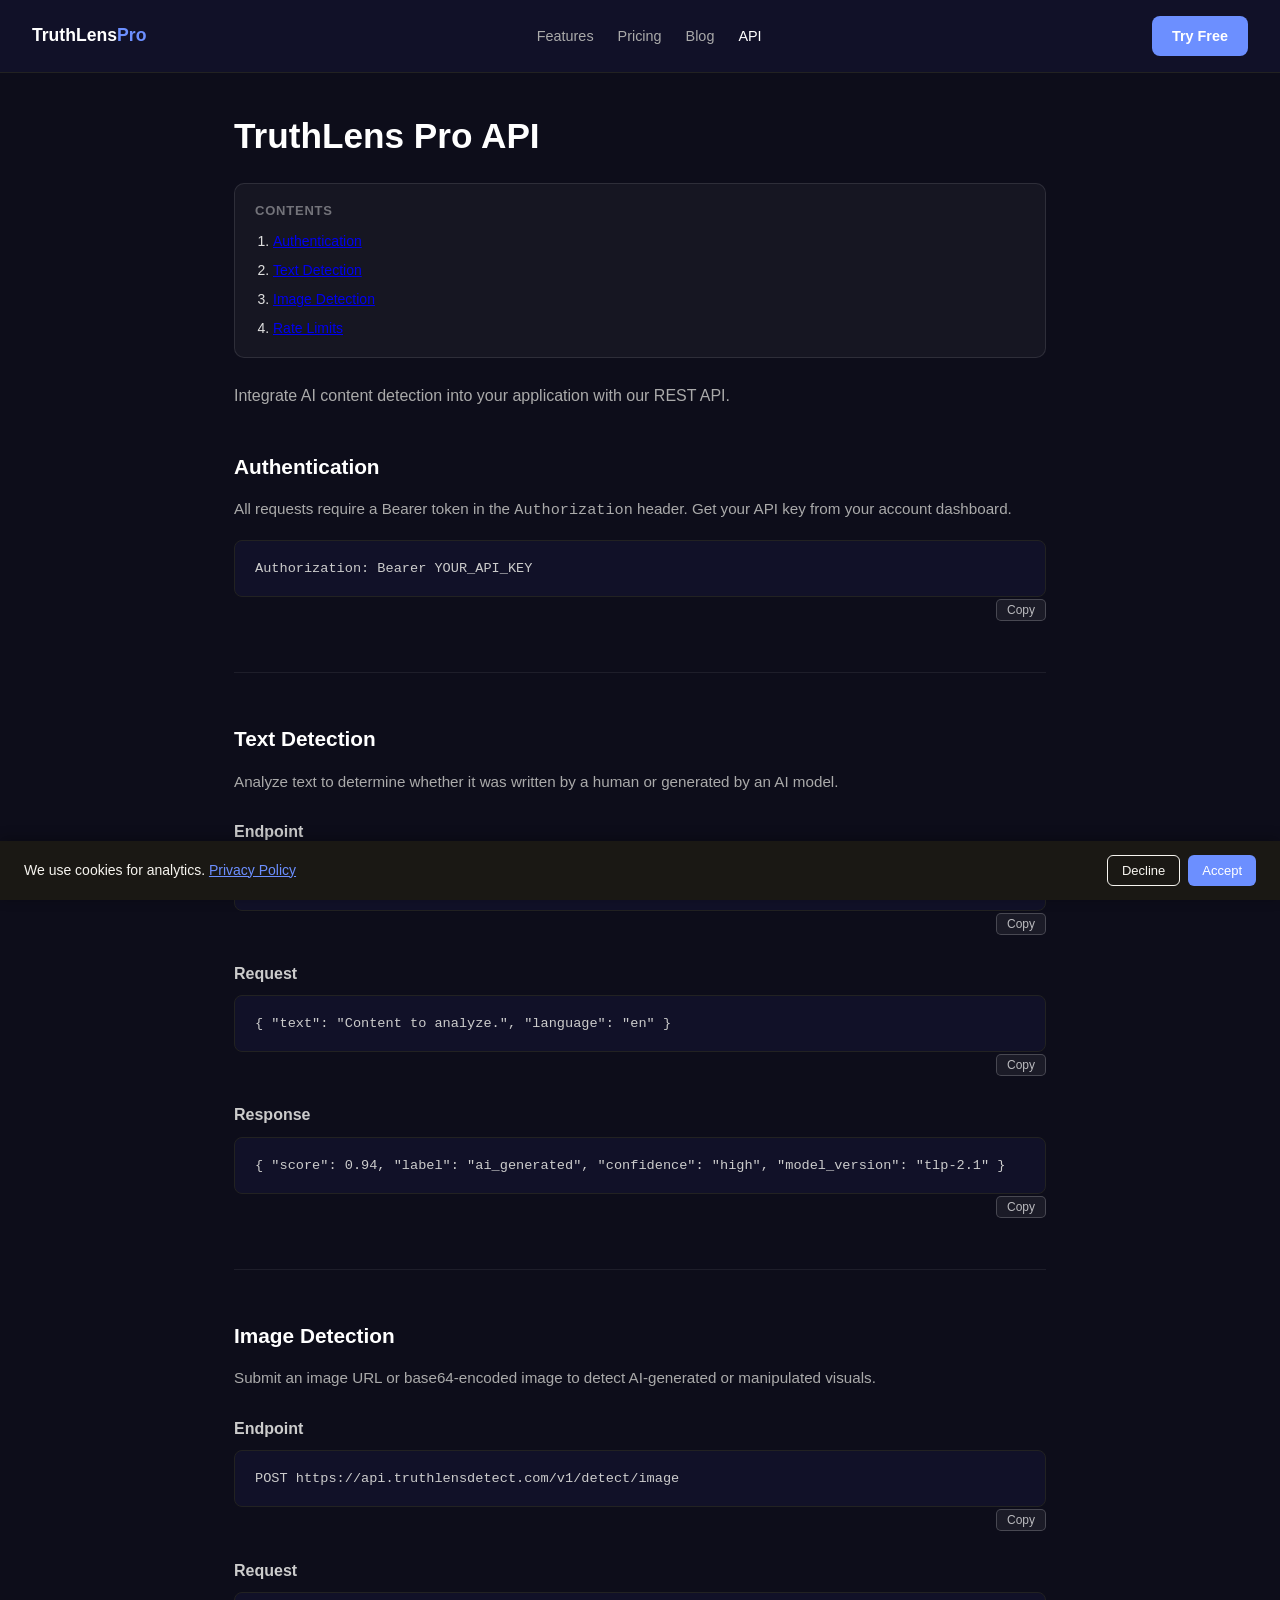
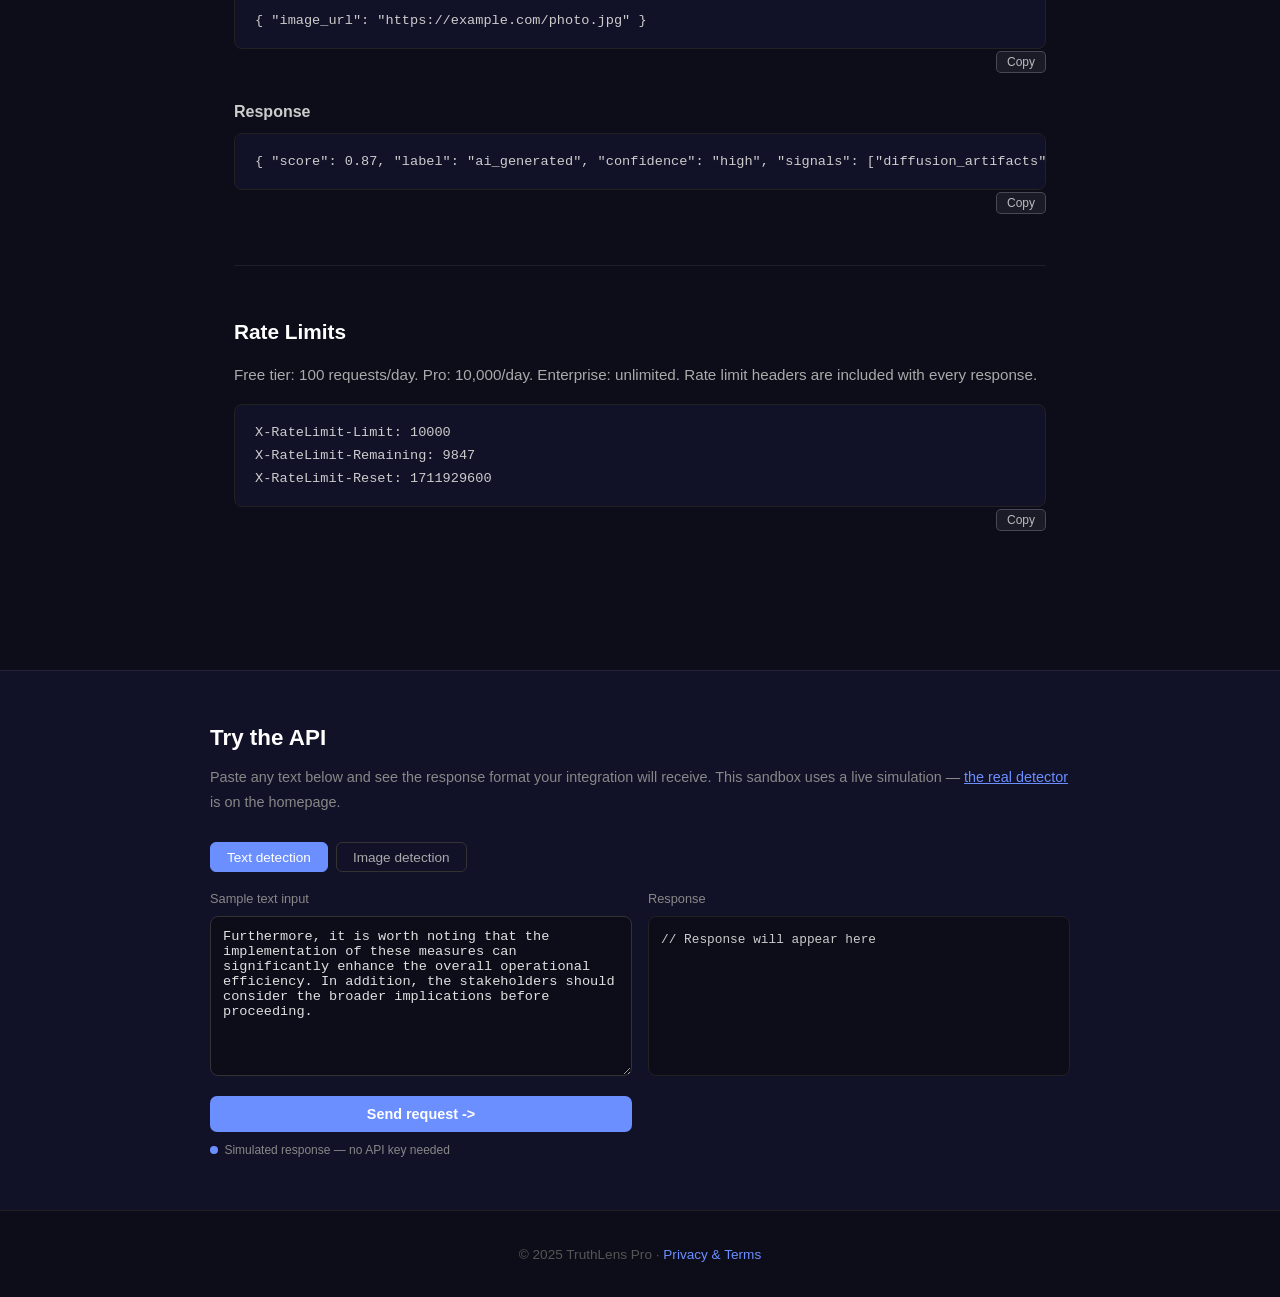
==== api/index.html @ b43ebb70 "fix: use em dash in API page title and meta tags" ====
<!DOCTYPE html>
<html lang="en" dir="ltr">
<head>
<meta charset="UTF-8">
<meta name="viewport" content="width=device-width,initial-scale=1.0">
<title>API Docs — TruthLens Pro</title>
<link rel="canonical" href="https://truthlensdetect.com/api/">
<meta name="description" content="TruthLens Pro API docs — integrate AI content detection into your app with our REST API.">
<meta property="og:title" content="API Docs — TruthLens Pro">
<meta property="og:description" content="Integrate AI content detection into your app. Detect AI-generated text, images, and video via REST API.">
<meta property="og:url" content="https://truthlensdetect.com/api/">
<meta property="og:type" content="website">
<meta property="og:image" content="https://truthlensdetect.com/og-preview.png">
<meta property="og:image:width" content="1200">
<meta property="og:image:height" content="630">
<meta property="og:image:alt" content="TruthLens Pro API Docs — AI Detection REST API">
<meta name="twitter:card" content="summary_large_image">
<meta name="twitter:title" content="API Docs — TruthLens Pro">
<meta name="twitter:description" content="Integrate AI content detection into your app via the TruthLens REST API.">
<meta name="twitter:image" content="https://truthlensdetect.com/og-preview.png">
<meta name="twitter:site" content="@truthlenspro">
<meta name="robots" content="index, follow">
<link rel="alternate" type="application/rss+xml" title="TruthLens Pro Blog" href="/feed.xml">
<link rel="manifest" href="/manifest.json">
<link rel="preconnect" href="https://fonts.googleapis.com">
<link rel="preconnect" href="https://fonts.gstatic.com" crossorigin>
<script type="application/ld+json">{"@context":"https://schema.org","@type":"WebPage","name":"TruthLens Pro API","url":"https://truthlensdetect.com/api/","description":"Integrate AI content detection into your app with the TruthLens Pro REST API."}</script>
<style>
*{box-sizing:border-box;margin:0;padding:0}
body{font-family:-apple-system,BlinkMacSystemFont,'Segoe UI',sans-serif;background:#0d0d1a;color:#e0e0e0;line-height:1.7;min-height:100vh;display:flex;flex-direction:column}
:focus-visible{outline:3px solid #6c8fff;outline-offset:2px;border-radius:3px;}
pre:focus{outline:2px solid rgba(108,143,255,.5);outline-offset:0;}
.topbar{padding:1rem 2rem;background:#111128;border-bottom:1px solid #222;display:flex;align-items:center;justify-content:space-between;gap:1rem;flex-wrap:wrap}
.logo{color:#fff;text-decoration:none;font-weight:700;font-size:1.1rem}
.logo span{color:#6c8fff}
.nav-links{display:flex;gap:1.5rem}
.nav-links a{color:#aaa;text-decoration:none;font-size:0.9rem;transition:color .2s}
.nav-links a:hover,.nav-links a[aria-current="page"]{color:#fff}
.cta-btn{background:#6c8fff;color:#fff;padding:0.5rem 1.25rem;border-radius:8px;text-decoration:none;font-weight:600;font-size:0.9rem;white-space:nowrap}
.cta-btn:hover{background:#5a7aff}
.api-main{max-width:860px;margin:0 auto;padding:2.5rem 1.5rem;flex:1;width:100%}
.api-header{margin-bottom:2.5rem}
.api-header h1{font-size:clamp(1.6rem,4vw,2.2rem);color:#fff;margin-bottom:1rem;line-height:1.3}
.api-header p{color:#aaa;font-size:1rem;max-width:600px}
.api-section{margin-bottom:3rem;padding-bottom:2.5rem;border-bottom:1px solid rgba(255,255,255,.07)}
.api-section:last-child{border-bottom:none}
.api-section h2{font-size:1.3rem;color:#fff;margin-bottom:0.75rem}
.api-section h3{font-size:1rem;color:#ccc;margin:1.5rem 0 0.5rem;font-weight:600}
.api-section p{color:#aaa;margin-bottom:1rem;font-size:0.95rem}
.api-section pre{background:#111128;border:1px solid #222;border-radius:8px;padding:1rem 1.25rem;overflow-x:auto;font-size:0.85rem;color:#ccc;margin-bottom:0.25rem}
.api-section code{font-family:monospace}
/* API Sandbox */
.sandbox-section{background:#111128;border-top:1px solid rgba(255,255,255,.07);padding:3rem 1.5rem}
.sandbox-inner{max-width:860px;margin:0 auto}
.sandbox-section h2{font-size:1.4rem;color:#fff;margin-bottom:0.5rem}
.sandbox-section .sb-sub{color:#888;font-size:0.9rem;margin-bottom:1.75rem}
.sb-tabs{display:flex;gap:0.5rem;margin-bottom:1rem}
.sb-tab{background:transparent;border:1px solid #333;color:#aaa;padding:0.4rem 1rem;border-radius:6px;cursor:pointer;font-size:0.85rem;font-family:inherit}
.sb-tab.active{background:#6c8fff;border-color:#6c8fff;color:#fff}
.sb-body{display:grid;grid-template-columns:1fr 1fr;gap:1rem}
@media(max-width:640px){.sb-body{grid-template-columns:1fr}}
.sb-panel label{font-size:0.8rem;color:#888;display:block;margin-bottom:0.4rem}
.sb-textarea{width:100%;height:160px;background:#0d0d1a;border:1px solid #333;border-radius:8px;color:#e0e0e0;font-size:0.85rem;font-family:monospace;padding:0.75rem;resize:vertical}
.sb-textarea:focus{outline:2px solid #6c8fff;border-color:transparent}
.sb-run{margin-top:0.75rem;background:#6c8fff;color:#fff;border:none;padding:0.6rem 1.5rem;border-radius:7px;font-size:0.9rem;font-weight:600;cursor:pointer;font-family:inherit;width:100%}
.sb-run:hover{background:#5a7aff}
.sb-run:disabled{opacity:0.5;cursor:not-allowed}
.sb-response{background:#0d0d1a;border:1px solid #222;border-radius:8px;height:160px;overflow:auto;font-family:monospace;font-size:0.8rem;color:#ccc;padding:0.75rem;white-space:pre}
.sb-badge{display:inline-flex;align-items:center;gap:0.4rem;font-size:0.75rem;color:#888;margin-top:0.5rem}
.sb-badge::before{content:'';display:block;width:8px;height:8px;border-radius:50%;background:#6c8fff}
.site-footer{text-align:center;padding:2rem;color:#555;font-size:0.85rem;border-top:1px solid #222}
.site-footer a{color:#6c8fff;text-decoration:none}
#cookie-banner{display:none;position:fixed;bottom:0;left:0;right:0;background:#1a1814;color:#f7f5f0;padding:14px 24px;align-items:center;justify-content:space-between;gap:16px;z-index:9999;font-size:14px;font-family:inherit;box-shadow:0 -2px 12px rgba(0,0,0,.3)}
#cookie-banner p{margin:0}
#cookie-banner a{color:#6c8fff;text-decoration:underline}
#cookie-banner button{cursor:pointer;border-radius:6px;font-family:inherit;font-size:13px;padding:7px 14px}
</style>
</head>
<body>
<a href="#main-content" class="skip-link" style="position:absolute;top:-100px;left:0;background:#6c8fff;color:#fff;padding:8px 16px;z-index:10000;border-radius:0 0 6px 0;font-family:inherit;font-size:14px;text-decoration:none" onfocus="this.style.top='0'" onblur="this.style.top='-100px'">Skip to content</a>
<nav class="topbar" aria-label="Main navigation">
  <a href="/" class="logo">TruthLens<span>Pro</span></a>
  <div class="nav-links">
    <a href="/#features">Features</a>
    <a href="/#pricing">Pricing</a>
    <a href="/blog/">Blog</a>
    <a href="/api/" aria-current="page">API</a>
  </div>
  <a href="/#detect" class="cta-btn">Try Free</a>
</nav>
<main id="main-content" class="api-main">
  <header class="api-header">
    <h1>TruthLens Pro API</h1>
    <nav aria-label="On this page" style="background:rgba(255,255,255,.04);border:1px solid rgba(255,255,255,.1);border-radius:10px;padding:16px 20px;margin:24px 0">
      <p style="font-weight:700;margin:0 0 8px;font-size:13px;text-transform:uppercase;letter-spacing:.06em;color:rgba(255,255,255,.4)">Contents</p>
      <ol style="margin:0;padding-left:18px;display:flex;flex-direction:column;gap:5px;font-size:14px">
        <li><a href="#authentication">Authentication</a></li>
        <li><a href="#text-detection">Text Detection</a></li>
        <li><a href="#image-detection">Image Detection</a></li>
        <li><a href="#rate-limits">Rate Limits</a></li>
      </ol>
    </nav>
    <p>Integrate AI content detection into your application with our REST API.</p>
  </header>
  <section class="api-section" id="authentication">
    <h2 id="authentication">Authentication</h2>
    <p>All requests require a Bearer token in the <code>Authorization</code> header. Get your API key from your account dashboard.</p>
    <pre tabindex="0"><code class="language-text">Authorization: Bearer YOUR_API_KEY</code></pre>
    <div style="text-align:right;margin-top:-6px;margin-bottom:10px"><button onclick="var t=this.parentNode.previousElementSibling.textContent;navigator.clipboard.writeText(t).then(function(){var b=this;this.textContent='Copied!';setTimeout(function(){b.textContent='Copy';},1500);}.bind(this)).catch(function(){})" style="padding:3px 10px;font-size:12px;border:1px solid rgba(255,255,255,.2);background:rgba(255,255,255,.06);color:rgba(255,255,255,.7);border-radius:5px;cursor:pointer;font-family:inherit">Copy</button></div>
  </section>
  <section class="api-section" id="text-detection">
    <h2 id="text-detection">Text Detection</h2>
    <p>Analyze text to determine whether it was written by a human or generated by an AI model.</p>
    <h3 id="text-endpoint">Endpoint</h3>
    <pre tabindex="0"><code class="language-bash">POST https://api.truthlensdetect.com/v1/detect/text</code></pre>
    <div style="text-align:right;margin-top:-6px;margin-bottom:10px"><button onclick="var t=this.parentNode.previousElementSibling.textContent;navigator.clipboard.writeText(t).then(function(){var b=this;this.textContent='Copied!';setTimeout(function(){b.textContent='Copy';},1500);}.bind(this)).catch(function(){})" style="padding:3px 10px;font-size:12px;border:1px solid rgba(255,255,255,.2);background:rgba(255,255,255,.06);color:rgba(255,255,255,.7);border-radius:5px;cursor:pointer;font-family:inherit">Copy</button></div>
    <h3 id="text-request">Request</h3>
    <pre tabindex="0"><code class="language-json">{ "text": "Content to analyze.", "language": "en" }</code></pre>
    <div style="text-align:right;margin-top:-6px;margin-bottom:10px"><button onclick="var t=this.parentNode.previousElementSibling.textContent;navigator.clipboard.writeText(t).then(function(){var b=this;this.textContent='Copied!';setTimeout(function(){b.textContent='Copy';},1500);}.bind(this)).catch(function(){})" style="padding:3px 10px;font-size:12px;border:1px solid rgba(255,255,255,.2);background:rgba(255,255,255,.06);color:rgba(255,255,255,.7);border-radius:5px;cursor:pointer;font-family:inherit">Copy</button></div>
    <h3 id="text-response">Response</h3>
    <pre tabindex="0"><code class="language-json">{ "score": 0.94, "label": "ai_generated", "confidence": "high", "model_version": "tlp-2.1" }</code></pre>
    <div style="text-align:right;margin-top:-6px;margin-bottom:10px"><button onclick="var t=this.parentNode.previousElementSibling.textContent;navigator.clipboard.writeText(t).then(function(){var b=this;this.textContent='Copied!';setTimeout(function(){b.textContent='Copy';},1500);}.bind(this)).catch(function(){})" style="padding:3px 10px;font-size:12px;border:1px solid rgba(255,255,255,.2);background:rgba(255,255,255,.06);color:rgba(255,255,255,.7);border-radius:5px;cursor:pointer;font-family:inherit">Copy</button></div>
  </section>
  <section class="api-section" id="image-detection">
    <h2 id="image-detection">Image Detection</h2>
    <p>Submit an image URL or base64-encoded image to detect AI-generated or manipulated visuals.</p>
    <h3 id="image-endpoint">Endpoint</h3>
    <pre tabindex="0"><code class="language-bash">POST https://api.truthlensdetect.com/v1/detect/image</code></pre>
    <div style="text-align:right;margin-top:-6px;margin-bottom:10px"><button onclick="var t=this.parentNode.previousElementSibling.textContent;navigator.clipboard.writeText(t).then(function(){var b=this;this.textContent='Copied!';setTimeout(function(){b.textContent='Copy';},1500);}.bind(this)).catch(function(){})" style="padding:3px 10px;font-size:12px;border:1px solid rgba(255,255,255,.2);background:rgba(255,255,255,.06);color:rgba(255,255,255,.7);border-radius:5px;cursor:pointer;font-family:inherit">Copy</button></div>
    <h3 id="image-request">Request</h3>
    <pre tabindex="0"><code class="language-json">{ "image_url": "https://example.com/photo.jpg" }</code></pre>
    <div style="text-align:right;margin-top:-6px;margin-bottom:10px"><button onclick="var t=this.parentNode.previousElementSibling.textContent;navigator.clipboard.writeText(t).then(function(){var b=this;this.textContent='Copied!';setTimeout(function(){b.textContent='Copy';},1500);}.bind(this)).catch(function(){})" style="padding:3px 10px;font-size:12px;border:1px solid rgba(255,255,255,.2);background:rgba(255,255,255,.06);color:rgba(255,255,255,.7);border-radius:5px;cursor:pointer;font-family:inherit">Copy</button></div>
    <h3 id="image-response">Response</h3>
    <pre tabindex="0"><code class="language-json">{ "score": 0.87, "label": "ai_generated", "confidence": "high", "signals": ["diffusion_artifacts", "unnatural_texture"] }</code></pre>
    <div style="text-align:right;margin-top:-6px;margin-bottom:10px"><button onclick="var t=this.parentNode.previousElementSibling.textContent;navigator.clipboard.writeText(t).then(function(){var b=this;this.textContent='Copied!';setTimeout(function(){b.textContent='Copy';},1500);}.bind(this)).catch(function(){})" style="padding:3px 10px;font-size:12px;border:1px solid rgba(255,255,255,.2);background:rgba(255,255,255,.06);color:rgba(255,255,255,.7);border-radius:5px;cursor:pointer;font-family:inherit">Copy</button></div>
  </section>
  <section class="api-section" id="rate-limits">
    <h2 id="rate-limits">Rate Limits</h2>
    <p>Free tier: 100 requests/day. Pro: 10,000/day. Enterprise: unlimited. Rate limit headers are included with every response.</p>
    <pre tabindex="0"><code class="language-json">X-RateLimit-Limit: 10000
X-RateLimit-Remaining: 9847
X-RateLimit-Reset: 1711929600</code></pre>
    <div style="text-align:right;margin-top:-6px;margin-bottom:10px"><button onclick="var t=this.parentNode.previousElementSibling.textContent;navigator.clipboard.writeText(t).then(function(){var b=this;this.textContent='Copied!';setTimeout(function(){b.textContent='Copy';},1500);}.bind(this)).catch(function(){})" style="padding:3px 10px;font-size:12px;border:1px solid rgba(255,255,255,.2);background:rgba(255,255,255,.06);color:rgba(255,255,255,.7);border-radius:5px;cursor:pointer;font-family:inherit">Copy</button></div>
  </section>
</main>
<section class="sandbox-section" aria-label="API sandbox">
  <div class="sandbox-inner">
    <h2>Try the API</h2>
    <p class="sb-sub">Paste any text below and see the response format your integration will receive. This sandbox uses a live simulation &mdash; <a href="/#detect" style="color:#6c8fff">the real detector</a> is on the homepage.</p>
    <div class="sb-tabs" role="tablist">
      <button class="sb-tab active" onclick="sbSetMode('text')" role="tab" aria-selected="true">Text detection</button>
      <button class="sb-tab" onclick="sbSetMode('image')" role="tab" aria-selected="false">Image detection</button>
    </div>
    <div class="sb-body">
      <div class="sb-panel">
        <label id="sb-input-label">Sample text input</label>
        <textarea class="sb-textarea" id="sbInput" aria-labelledby="sb-input-label" placeholder="Paste any text here to see how the API would respond...">Furthermore, it is worth noting that the implementation of these measures can significantly enhance the overall operational efficiency. In addition, the stakeholders should consider the broader implications before proceeding.</textarea>
        <button class="sb-run" id="sbRunBtn" onclick="sbRun()">Send request -&gt;</button>
        <span class="sb-badge" id="sbBadge">Simulated response &mdash; no API key needed</span>
      </div>
      <div class="sb-panel">
        <label>Response</label>
        <div class="sb-response" id="sbResponse" aria-live="polite" aria-label="API response output">// Response will appear here</div>
      </div>
    </div>
  </div>
</section>
<script>
var sbMode='text';
function sbSetMode(m){
  sbMode=m;
  document.querySelectorAll('.sb-tab').forEach(function(t,i){
    t.classList.toggle('active',i===(m==='text'?0:1));
    t.setAttribute('aria-selected',i===(m==='text'?0:1));
  });
  var lbl=document.getElementById('sb-input-label');
  var inp=document.getElementById('sbInput');
  if(m==='image'){
    lbl.textContent='Image URL';
    inp.placeholder='https://example.com/photo.jpg';
    inp.value='';
  } else {
    lbl.textContent='Sample text input';
    inp.placeholder='Paste any text here...';
    inp.value='Furthermore, it is worth noting that the implementation of these measures can significantly enhance the overall operational efficiency. In addition, the stakeholders should consider the broader implications before proceeding.';
  }
  document.getElementById('sbResponse').textContent='// Response will appear here';
}
function sbRun(){
  var btn=document.getElementById('sbRunBtn');
  var out=document.getElementById('sbResponse');
  var input=document.getElementById('sbInput').value.trim();
  if(!input){out.textContent='// Please enter some input first';return;}
  btn.disabled=true;btn.textContent='Running...';
  setTimeout(function(){
    var score=Math.random()*0.3+0.68;
    var label=score>0.75?'ai_generated':'uncertain';
    var resp;
    if(sbMode==='text'){
      resp='{\n  '+q('id')+': '+q('req_'+Math.random().toString(36).slice(2,10))+',\n  '+q('type')+': '+q('text')+',\n  '+q('label')+': '+q(label)+',\n  '+q('score')+': '+n(score.toFixed(3))+',\n  '+q('confidence')+': '+q(score>0.85?'high':'medium')+',\n  '+q('signals')+': {\n    '+q('perplexity_low')+': '+b(score>0.77)+',\n    '+q('burstiness_low')+': '+b(score>0.72)+',\n    '+q('transition_overuse')+': '+b(score>0.70)+'\n  },\n  '+q('word_count')+': '+n(input.split(/\s+/).length)+',\n  '+q('processing_ms')+': '+n(Math.floor(Math.random()*300+120))+'\n}';
    } else {
      resp='{\n  '+q('id')+': '+q('req_'+Math.random().toString(36).slice(2,10))+',\n  '+q('type')+': '+q('image')+',\n  '+q('label')+': '+q(label)+',\n  '+q('score')+': '+n(score.toFixed(3))+',\n  '+q('confidence')+': '+q(score>0.85?'high':'medium')+',\n  '+q('signals')+': {\n    '+q('frequency_anomaly')+': '+b(score>0.73)+',\n    '+q('semantic_mismatch')+': '+b(score>0.80)+',\n    '+q('compression_resilient')+': '+b(true)+'\n  },\n  '+q('processing_ms')+': '+n(Math.floor(Math.random()*600+300))+'\n}';
    }
    out.textContent=resp;btn.disabled=false;btn.textContent='Send request ->';
  },900);
}
function q(s){return '"'+s+'"';}
function n(v){return v;}
function b(v){return v?'true':'false';}
</script>
<footer class="site-footer">
  <p>&copy; 2025 TruthLens Pro &middot; <a href="/legal/">Privacy &amp; Terms</a></p>
</footer>
<div id="cookie-banner">
  <p>We use cookies for analytics. <a href="/legal/">Privacy Policy</a></p>
  <div style="display:flex;gap:8px;flex-shrink:0">
    <button onclick="tlConsent('decline')" style="border:1px solid #f7f5f0;background:transparent;color:#f7f5f0">Decline</button>
    <button onclick="tlConsent('accept')" style="border:none;background:#6c8fff;color:#fff">Accept</button>
  </div>
</div>
<script>
(function(){var c=localStorage.getItem('tl-cookie');if(!c){document.getElementById('cookie-banner').style.display='flex';}})();
function tlConsent(c){localStorage.setItem('tl-cookie',c);document.getElementById('cookie-banner').style.display='none';}
</script>
</body>
</html>
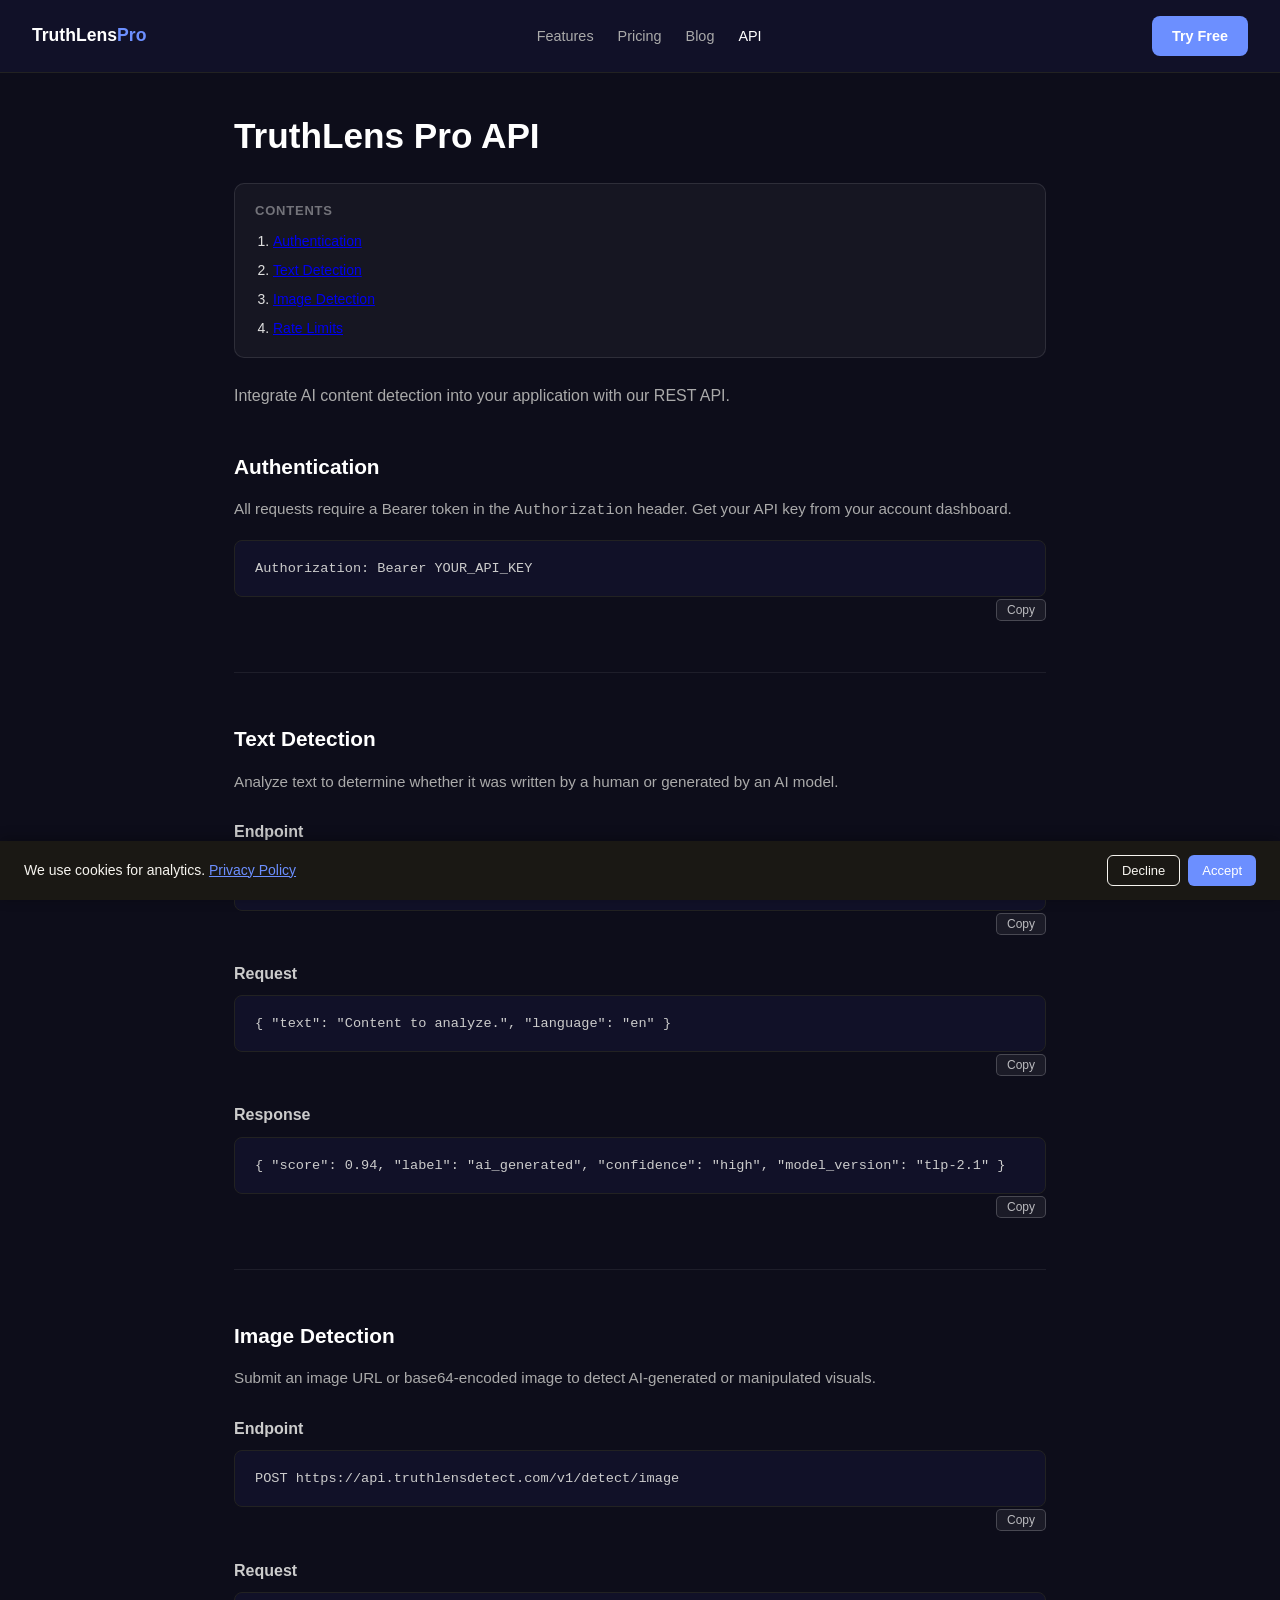
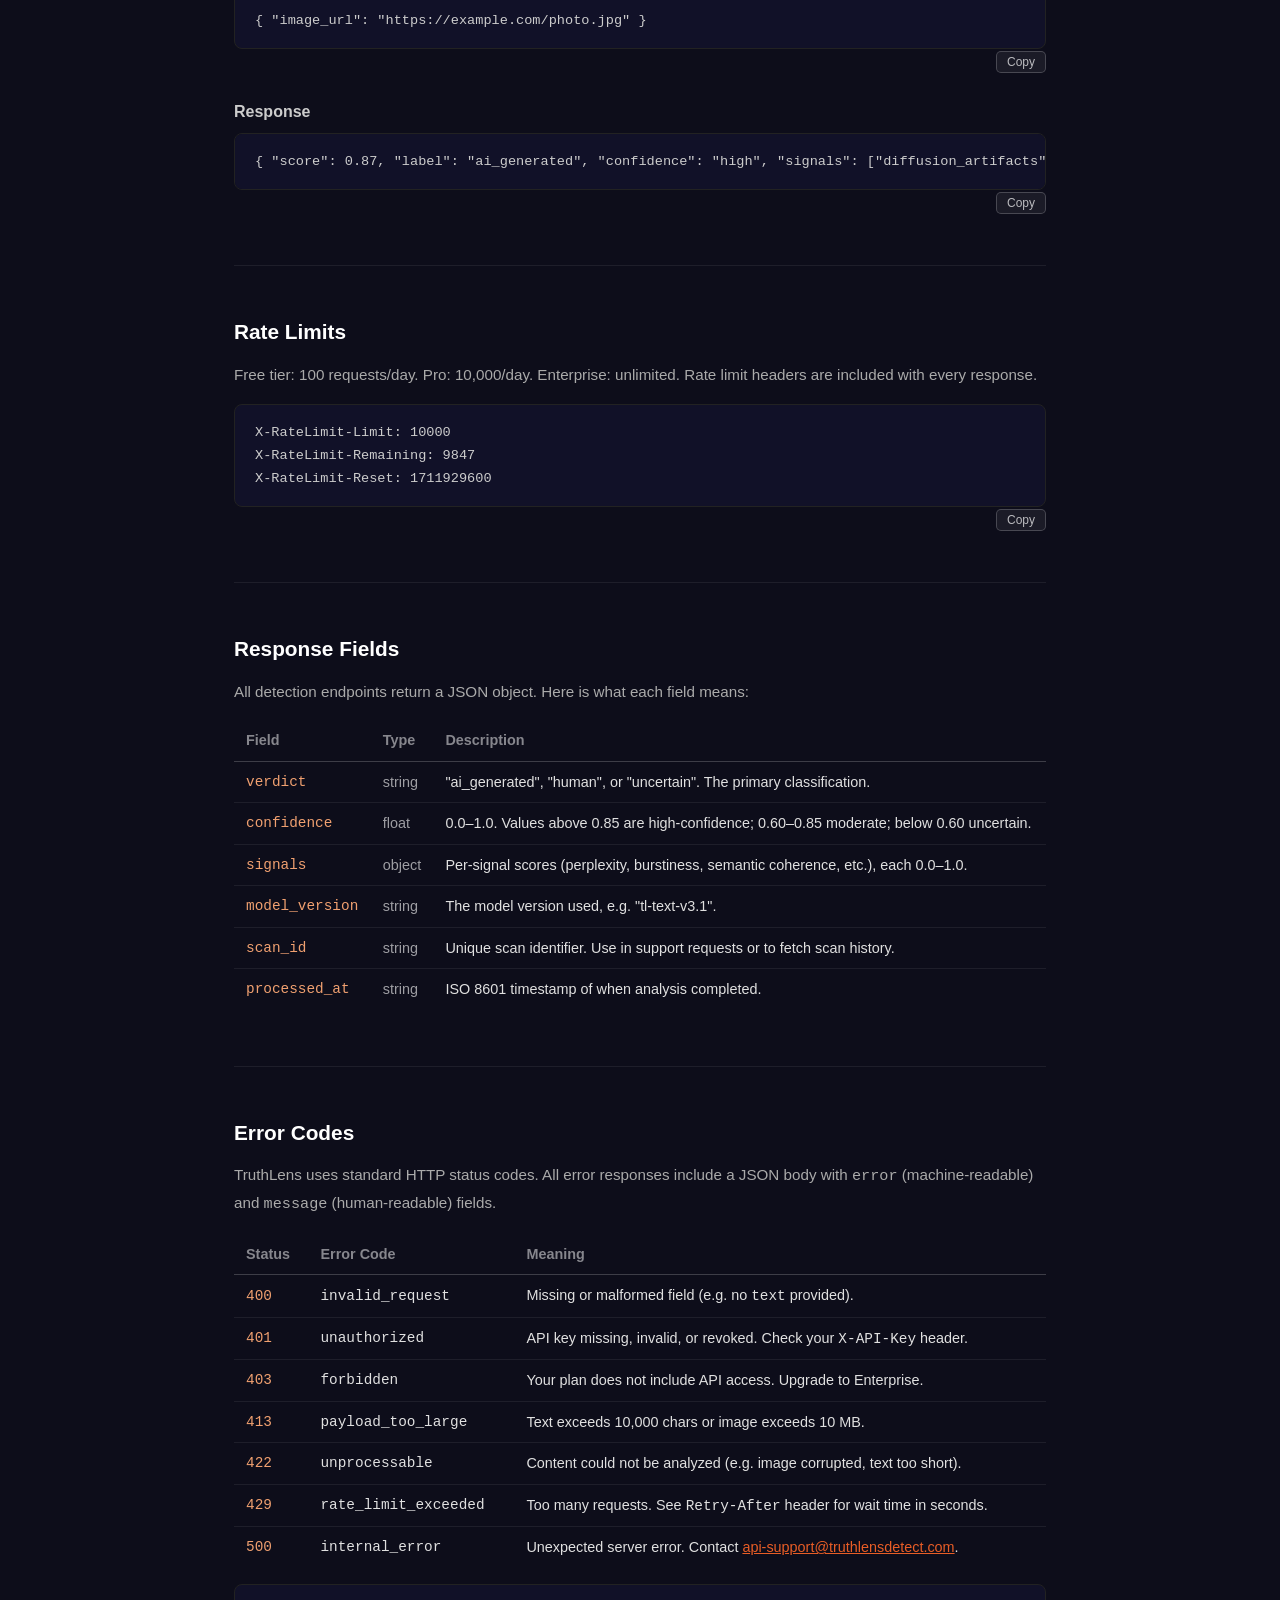
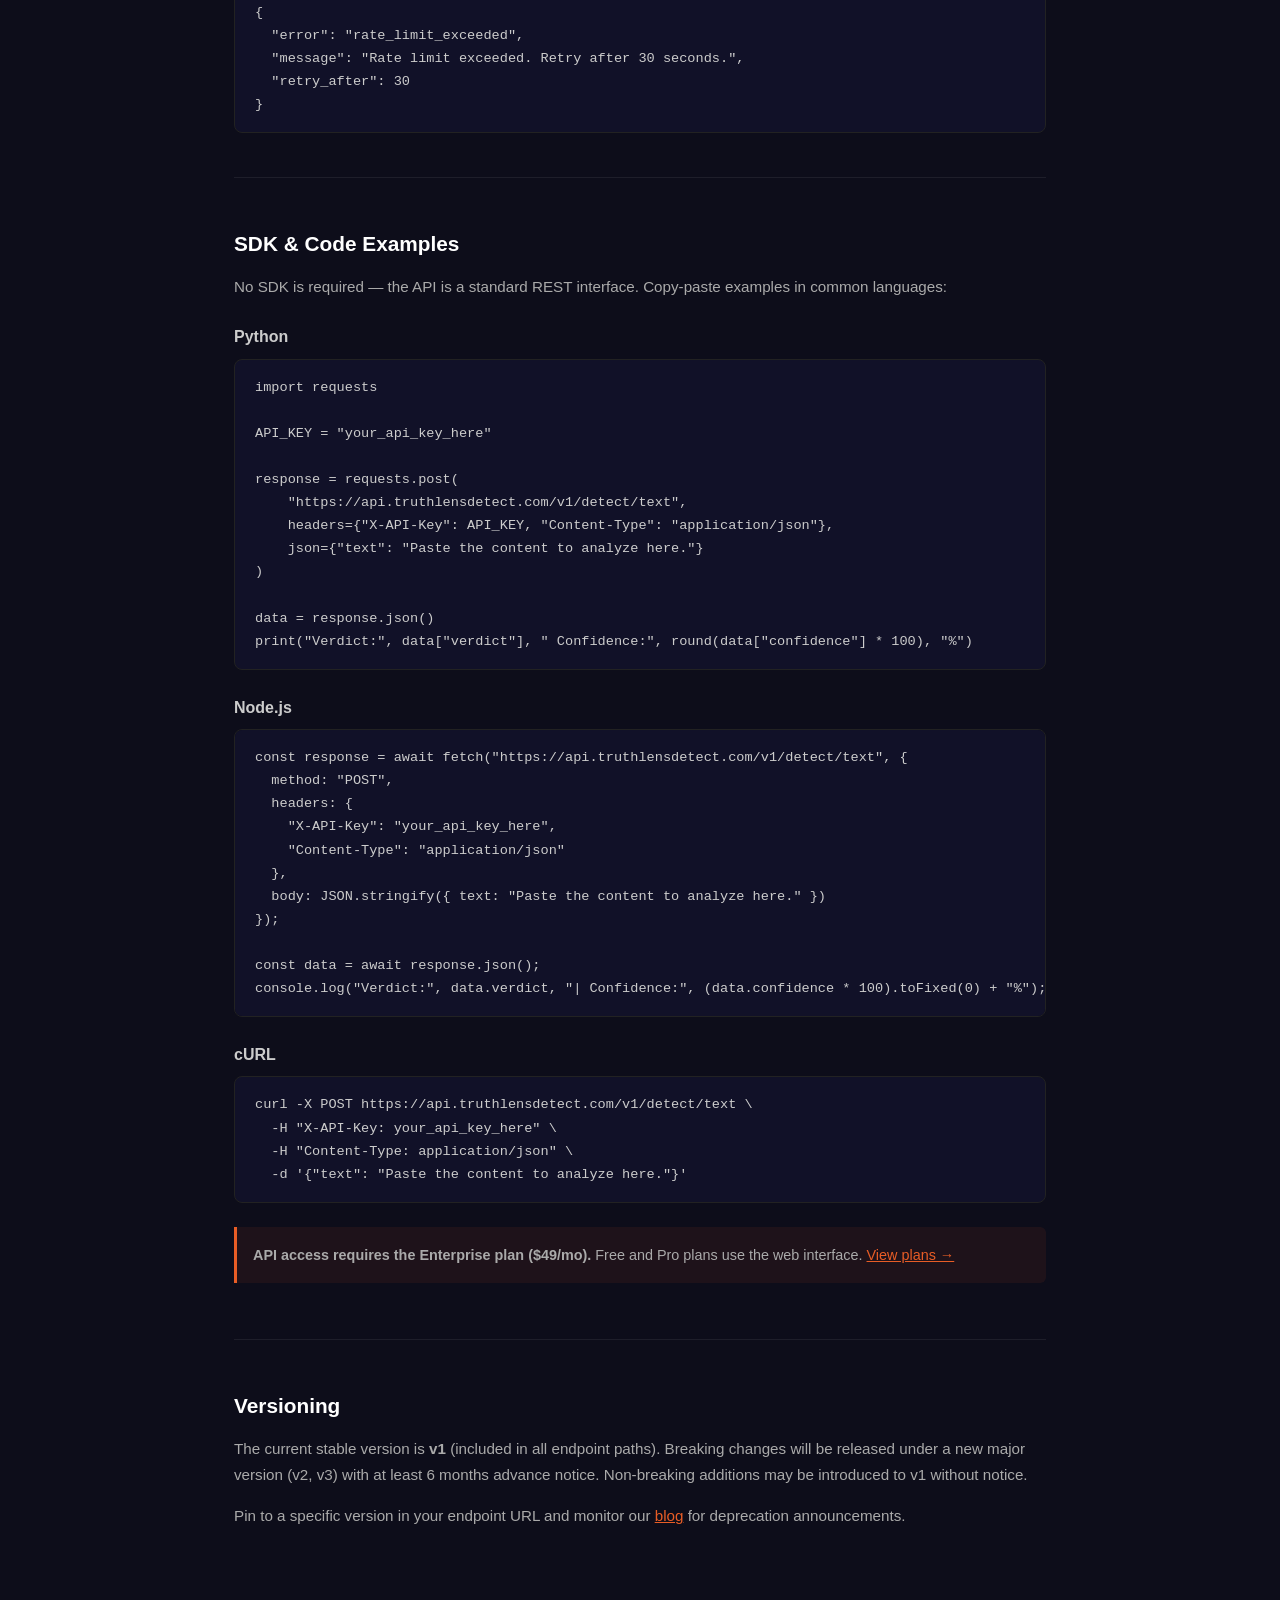
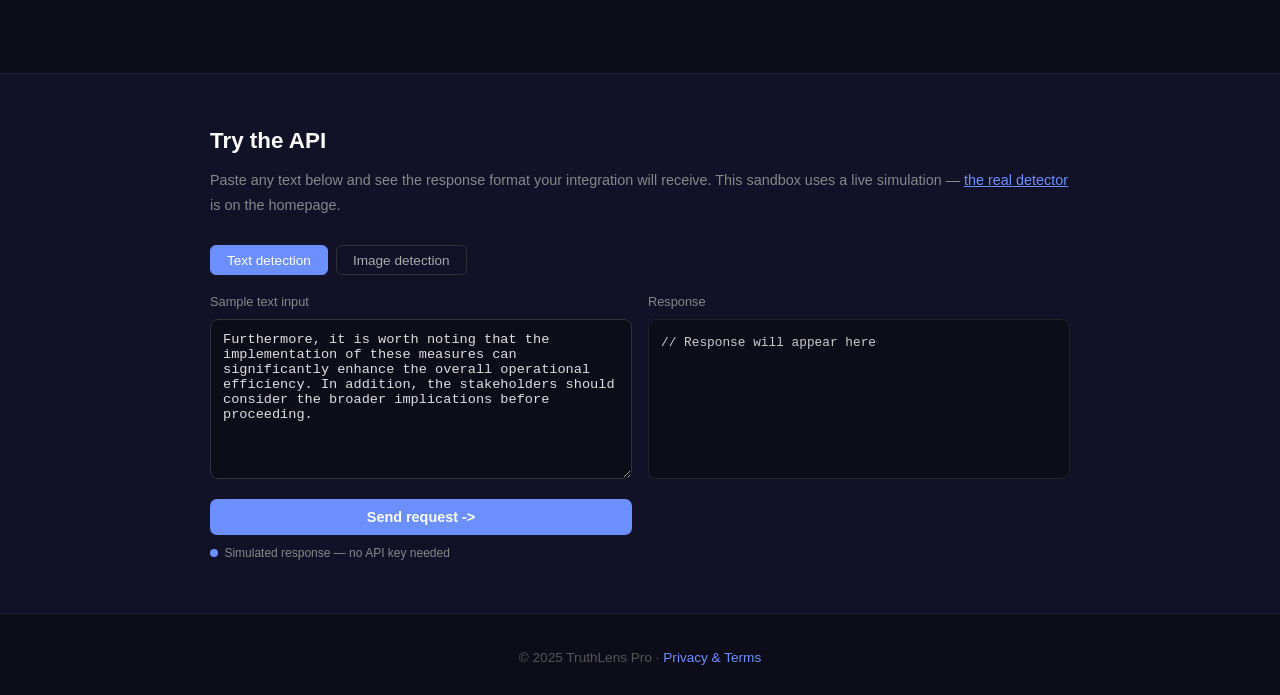
==== commit 66ac31f0: "feat: expand API docs with error codes, response fields, SDK examples, versioning" ====
--- a/api/index.html
+++ b/api/index.html
@@ -2,6 +2,8 @@
 <html lang="en" dir="ltr">
 <head>
 <meta charset="UTF-8">
+    <link rel="icon" type="image/svg+xml" href="data:image/svg+xml,<svg xmlns='http://www.w3.org/2000/svg' viewBox='0 0 100 100'><text y='.9em' font-size='90'>🔍</text></svg>">
+    <link rel="apple-touch-icon" href="/apple-touch-icon.png">
 <meta name="viewport" content="width=device-width,initial-scale=1.0">
 <title>API Docs — TruthLens Pro</title>
 <link rel="canonical" href="https://truthlensdetect.com/api/">
@@ -103,13 +105,13 @@
     <p>Integrate AI content detection into your application with our REST API.</p>
   </header>
   <section class="api-section" id="authentication">
-    <h2 id="authentication">Authentication</h2>
+    <h2>Authentication</h2>
     <p>All requests require a Bearer token in the <code>Authorization</code> header. Get your API key from your account dashboard.</p>
     <pre tabindex="0"><code class="language-text">Authorization: Bearer YOUR_API_KEY</code></pre>
     <div style="text-align:right;margin-top:-6px;margin-bottom:10px"><button onclick="var t=this.parentNode.previousElementSibling.textContent;navigator.clipboard.writeText(t).then(function(){var b=this;this.textContent='Copied!';setTimeout(function(){b.textContent='Copy';},1500);}.bind(this)).catch(function(){})" style="padding:3px 10px;font-size:12px;border:1px solid rgba(255,255,255,.2);background:rgba(255,255,255,.06);color:rgba(255,255,255,.7);border-radius:5px;cursor:pointer;font-family:inherit">Copy</button></div>
   </section>
   <section class="api-section" id="text-detection">
-    <h2 id="text-detection">Text Detection</h2>
+    <h2>Text Detection</h2>
     <p>Analyze text to determine whether it was written by a human or generated by an AI model.</p>
     <h3 id="text-endpoint">Endpoint</h3>
     <pre tabindex="0"><code class="language-bash">POST https://api.truthlensdetect.com/v1/detect/text</code></pre>
@@ -122,7 +124,7 @@
     <div style="text-align:right;margin-top:-6px;margin-bottom:10px"><button onclick="var t=this.parentNode.previousElementSibling.textContent;navigator.clipboard.writeText(t).then(function(){var b=this;this.textContent='Copied!';setTimeout(function(){b.textContent='Copy';},1500);}.bind(this)).catch(function(){})" style="padding:3px 10px;font-size:12px;border:1px solid rgba(255,255,255,.2);background:rgba(255,255,255,.06);color:rgba(255,255,255,.7);border-radius:5px;cursor:pointer;font-family:inherit">Copy</button></div>
   </section>
   <section class="api-section" id="image-detection">
-    <h2 id="image-detection">Image Detection</h2>
+    <h2>Image Detection</h2>
     <p>Submit an image URL or base64-encoded image to detect AI-generated or manipulated visuals.</p>
     <h3 id="image-endpoint">Endpoint</h3>
     <pre tabindex="0"><code class="language-bash">POST https://api.truthlensdetect.com/v1/detect/image</code></pre>
@@ -135,13 +137,72 @@
     <div style="text-align:right;margin-top:-6px;margin-bottom:10px"><button onclick="var t=this.parentNode.previousElementSibling.textContent;navigator.clipboard.writeText(t).then(function(){var b=this;this.textContent='Copied!';setTimeout(function(){b.textContent='Copy';},1500);}.bind(this)).catch(function(){})" style="padding:3px 10px;font-size:12px;border:1px solid rgba(255,255,255,.2);background:rgba(255,255,255,.06);color:rgba(255,255,255,.7);border-radius:5px;cursor:pointer;font-family:inherit">Copy</button></div>
   </section>
   <section class="api-section" id="rate-limits">
-    <h2 id="rate-limits">Rate Limits</h2>
+    <h2>Rate Limits</h2>
     <p>Free tier: 100 requests/day. Pro: 10,000/day. Enterprise: unlimited. Rate limit headers are included with every response.</p>
     <pre tabindex="0"><code class="language-json">X-RateLimit-Limit: 10000
 X-RateLimit-Remaining: 9847
 X-RateLimit-Reset: 1711929600</code></pre>
     <div style="text-align:right;margin-top:-6px;margin-bottom:10px"><button onclick="var t=this.parentNode.previousElementSibling.textContent;navigator.clipboard.writeText(t).then(function(){var b=this;this.textContent='Copied!';setTimeout(function(){b.textContent='Copy';},1500);}.bind(this)).catch(function(){})" style="padding:3px 10px;font-size:12px;border:1px solid rgba(255,255,255,.2);background:rgba(255,255,255,.06);color:rgba(255,255,255,.7);border-radius:5px;cursor:pointer;font-family:inherit">Copy</button></div>
   </section>
+  <section class="api-section" id="response-fields">
+    <h2>Response Fields</h2>
+    <p>All detection endpoints return a JSON object. Here is what each field means:</p>
+    <table style="width:100%;border-collapse:collapse;font-size:.9rem;margin:1rem 0;"><thead><tr style="border-bottom:1px solid rgba(255,255,255,.2);"><th style="text-align:left;padding:.5rem .75rem;color:rgba(255,255,255,.5);">Field</th><th style="text-align:left;padding:.5rem .75rem;color:rgba(255,255,255,.5);">Type</th><th style="text-align:left;padding:.5rem .75rem;color:rgba(255,255,255,.5);">Description</th></tr></thead><tbody><tr style="border-bottom:1px solid rgba(255,255,255,.07);"><td style="padding:.5rem .75rem;font-family:monospace;color:#f0a070;">verdict</td><td style="padding:.5rem .75rem;color:rgba(255,255,255,.6);">string</td><td style="padding:.5rem .75rem;">"ai_generated", "human", or "uncertain". The primary classification.</td></tr><tr style="border-bottom:1px solid rgba(255,255,255,.07);"><td style="padding:.5rem .75rem;font-family:monospace;color:#f0a070;">confidence</td><td style="padding:.5rem .75rem;color:rgba(255,255,255,.6);">float</td><td style="padding:.5rem .75rem;">0.0–1.0. Values above 0.85 are high-confidence; 0.60–0.85 moderate; below 0.60 uncertain.</td></tr><tr style="border-bottom:1px solid rgba(255,255,255,.07);"><td style="padding:.5rem .75rem;font-family:monospace;color:#f0a070;">signals</td><td style="padding:.5rem .75rem;color:rgba(255,255,255,.6);">object</td><td style="padding:.5rem .75rem;">Per-signal scores (perplexity, burstiness, semantic coherence, etc.), each 0.0–1.0.</td></tr><tr style="border-bottom:1px solid rgba(255,255,255,.07);"><td style="padding:.5rem .75rem;font-family:monospace;color:#f0a070;">model_version</td><td style="padding:.5rem .75rem;color:rgba(255,255,255,.6);">string</td><td style="padding:.5rem .75rem;">The model version used, e.g. "tl-text-v3.1".</td></tr><tr style="border-bottom:1px solid rgba(255,255,255,.07);"><td style="padding:.5rem .75rem;font-family:monospace;color:#f0a070;">scan_id</td><td style="padding:.5rem .75rem;color:rgba(255,255,255,.6);">string</td><td style="padding:.5rem .75rem;">Unique scan identifier. Use in support requests or to fetch scan history.</td></tr><tr><td style="padding:.5rem .75rem;font-family:monospace;color:#f0a070;">processed_at</td><td style="padding:.5rem .75rem;color:rgba(255,255,255,.6);">string</td><td style="padding:.5rem .75rem;">ISO 8601 timestamp of when analysis completed.</td></tr></tbody></table>
+  </section>
+
+  <section class="api-section" id="error-codes">
+    <h2>Error Codes</h2>
+    <p>TruthLens uses standard HTTP status codes. All error responses include a JSON body with <code>error</code> (machine-readable) and <code>message</code> (human-readable) fields.</p>
+    <table style="width:100%;border-collapse:collapse;font-size:.9rem;margin:1rem 0;"><thead><tr style="border-bottom:1px solid rgba(255,255,255,.2);"><th style="text-align:left;padding:.5rem .75rem;color:rgba(255,255,255,.5);">Status</th><th style="text-align:left;padding:.5rem .75rem;color:rgba(255,255,255,.5);">Error Code</th><th style="text-align:left;padding:.5rem .75rem;color:rgba(255,255,255,.5);">Meaning</th></tr></thead><tbody><tr style="border-bottom:1px solid rgba(255,255,255,.07);"><td style="padding:.5rem .75rem;font-family:monospace;color:#f0a070;">400</td><td style="padding:.5rem .75rem;font-family:monospace;">invalid_request</td><td style="padding:.5rem .75rem;">Missing or malformed field (e.g. no <code>text</code> provided).</td></tr><tr style="border-bottom:1px solid rgba(255,255,255,.07);"><td style="padding:.5rem .75rem;font-family:monospace;color:#f0a070;">401</td><td style="padding:.5rem .75rem;font-family:monospace;">unauthorized</td><td style="padding:.5rem .75rem;">API key missing, invalid, or revoked. Check your <code>X-API-Key</code> header.</td></tr><tr style="border-bottom:1px solid rgba(255,255,255,.07);"><td style="padding:.5rem .75rem;font-family:monospace;color:#f0a070;">403</td><td style="padding:.5rem .75rem;font-family:monospace;">forbidden</td><td style="padding:.5rem .75rem;">Your plan does not include API access. Upgrade to Enterprise.</td></tr><tr style="border-bottom:1px solid rgba(255,255,255,.07);"><td style="padding:.5rem .75rem;font-family:monospace;color:#f0a070;">413</td><td style="padding:.5rem .75rem;font-family:monospace;">payload_too_large</td><td style="padding:.5rem .75rem;">Text exceeds 10,000 chars or image exceeds 10 MB.</td></tr><tr style="border-bottom:1px solid rgba(255,255,255,.07);"><td style="padding:.5rem .75rem;font-family:monospace;color:#f0a070;">422</td><td style="padding:.5rem .75rem;font-family:monospace;">unprocessable</td><td style="padding:.5rem .75rem;">Content could not be analyzed (e.g. image corrupted, text too short).</td></tr><tr style="border-bottom:1px solid rgba(255,255,255,.07);"><td style="padding:.5rem .75rem;font-family:monospace;color:#f0a070;">429</td><td style="padding:.5rem .75rem;font-family:monospace;">rate_limit_exceeded</td><td style="padding:.5rem .75rem;">Too many requests. See <code>Retry-After</code> header for wait time in seconds.</td></tr><tr><td style="padding:.5rem .75rem;font-family:monospace;color:#f0a070;">500</td><td style="padding:.5rem .75rem;font-family:monospace;">internal_error</td><td style="padding:.5rem .75rem;">Unexpected server error. Contact <a href="mailto:api-support@truthlensdetect.com" style="color:#e85d26;">api-support@truthlensdetect.com</a>.</td></tr></tbody></table>
+    <pre tabindex="0"><code class="language-json">{
+  "error": "rate_limit_exceeded",
+  "message": "Rate limit exceeded. Retry after 30 seconds.",
+  "retry_after": 30
+}</code></pre>
+  </section>
+
+  <section class="api-section" id="sdk-examples">
+    <h2>SDK &amp; Code Examples</h2>
+    <p>No SDK is required — the API is a standard REST interface. Copy-paste examples in common languages:</p>
+    <h3>Python</h3>
+    <pre tabindex="0"><code class="language-python">import requests
+
+API_KEY = "your_api_key_here"
+
+response = requests.post(
+    "https://api.truthlensdetect.com/v1/detect/text",
+    headers={"X-API-Key": API_KEY, "Content-Type": "application/json"},
+    json={"text": "Paste the content to analyze here."}
+)
+
+data = response.json()
+print("Verdict:", data["verdict"], " Confidence:", round(data["confidence"] * 100), "%")</code></pre>
+    <h3>Node.js</h3>
+    <pre tabindex="0"><code class="language-javascript">const response = await fetch("https://api.truthlensdetect.com/v1/detect/text", {
+  method: "POST",
+  headers: {
+    "X-API-Key": "your_api_key_here",
+    "Content-Type": "application/json"
+  },
+  body: JSON.stringify({ text: "Paste the content to analyze here." })
+});
+
+const data = await response.json();
+console.log("Verdict:", data.verdict, "| Confidence:", (data.confidence * 100).toFixed(0) + "%");</code></pre>
+    <h3>cURL</h3>
+    <pre tabindex="0"><code class="language-bash">curl -X POST https://api.truthlensdetect.com/v1/detect/text \
+  -H "X-API-Key: your_api_key_here" \
+  -H "Content-Type: application/json" \
+  -d '{"text": "Paste the content to analyze here."}'</code></pre>
+    <p style="margin-top:1.5rem;padding:1rem;background:rgba(232,93,38,.08);border-left:3px solid #e85d26;border-radius:0 6px 6px 0;font-size:.9rem;"><strong>API access requires the Enterprise plan ($49/mo).</strong> Free and Pro plans use the web interface. <a href="https://truthlensdetect.com/#pricing" style="color:#e85d26;">View plans →</a></p>
+  </section>
+
+  <section class="api-section" id="versioning">
+    <h2>Versioning</h2>
+    <p>The current stable version is <strong>v1</strong> (included in all endpoint paths). Breaking changes will be released under a new major version (v2, v3) with at least 6 months advance notice. Non-breaking additions may be introduced to v1 without notice.</p>
+    <p>Pin to a specific version in your endpoint URL and monitor our <a href="/blog/" style="color:#e85d26;">blog</a> for deprecation announcements.</p>
+  </section>
+
 </main>
 <section class="sandbox-section" aria-label="API sandbox">
   <div class="sandbox-inner">
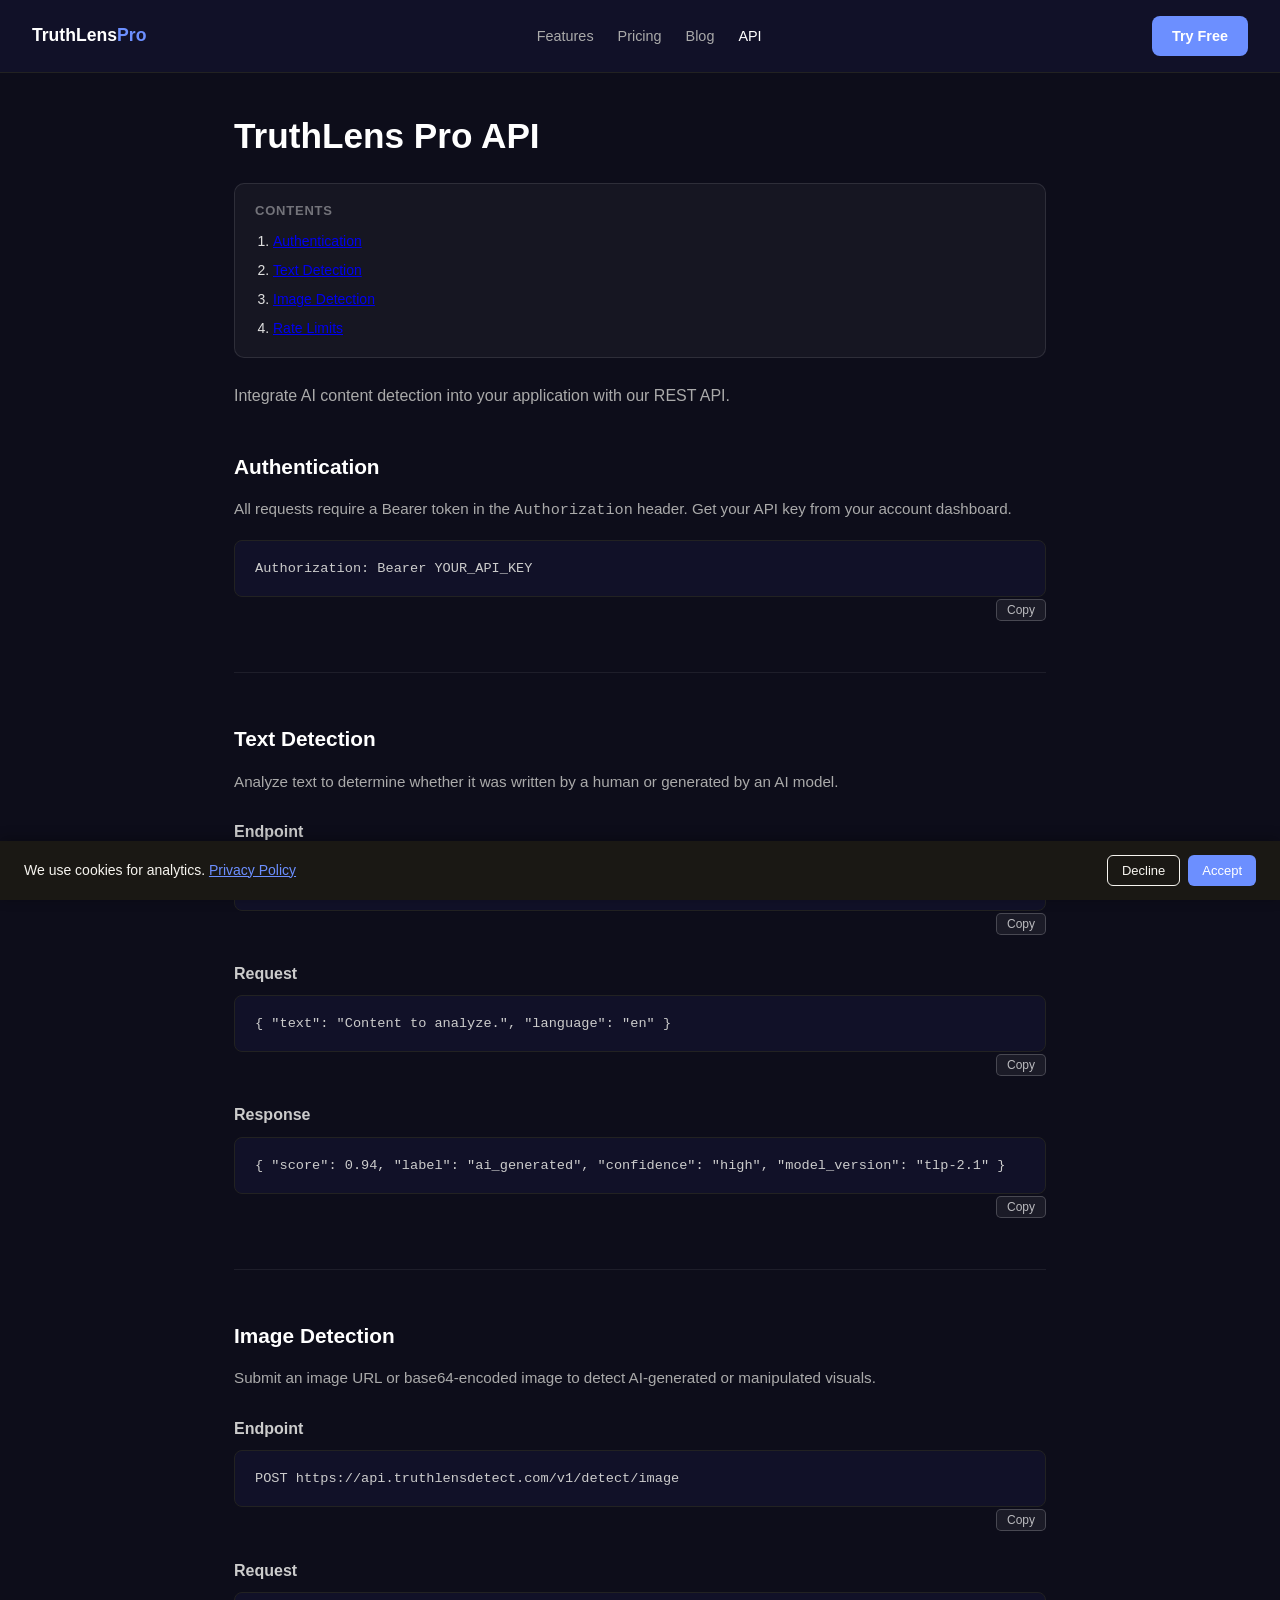
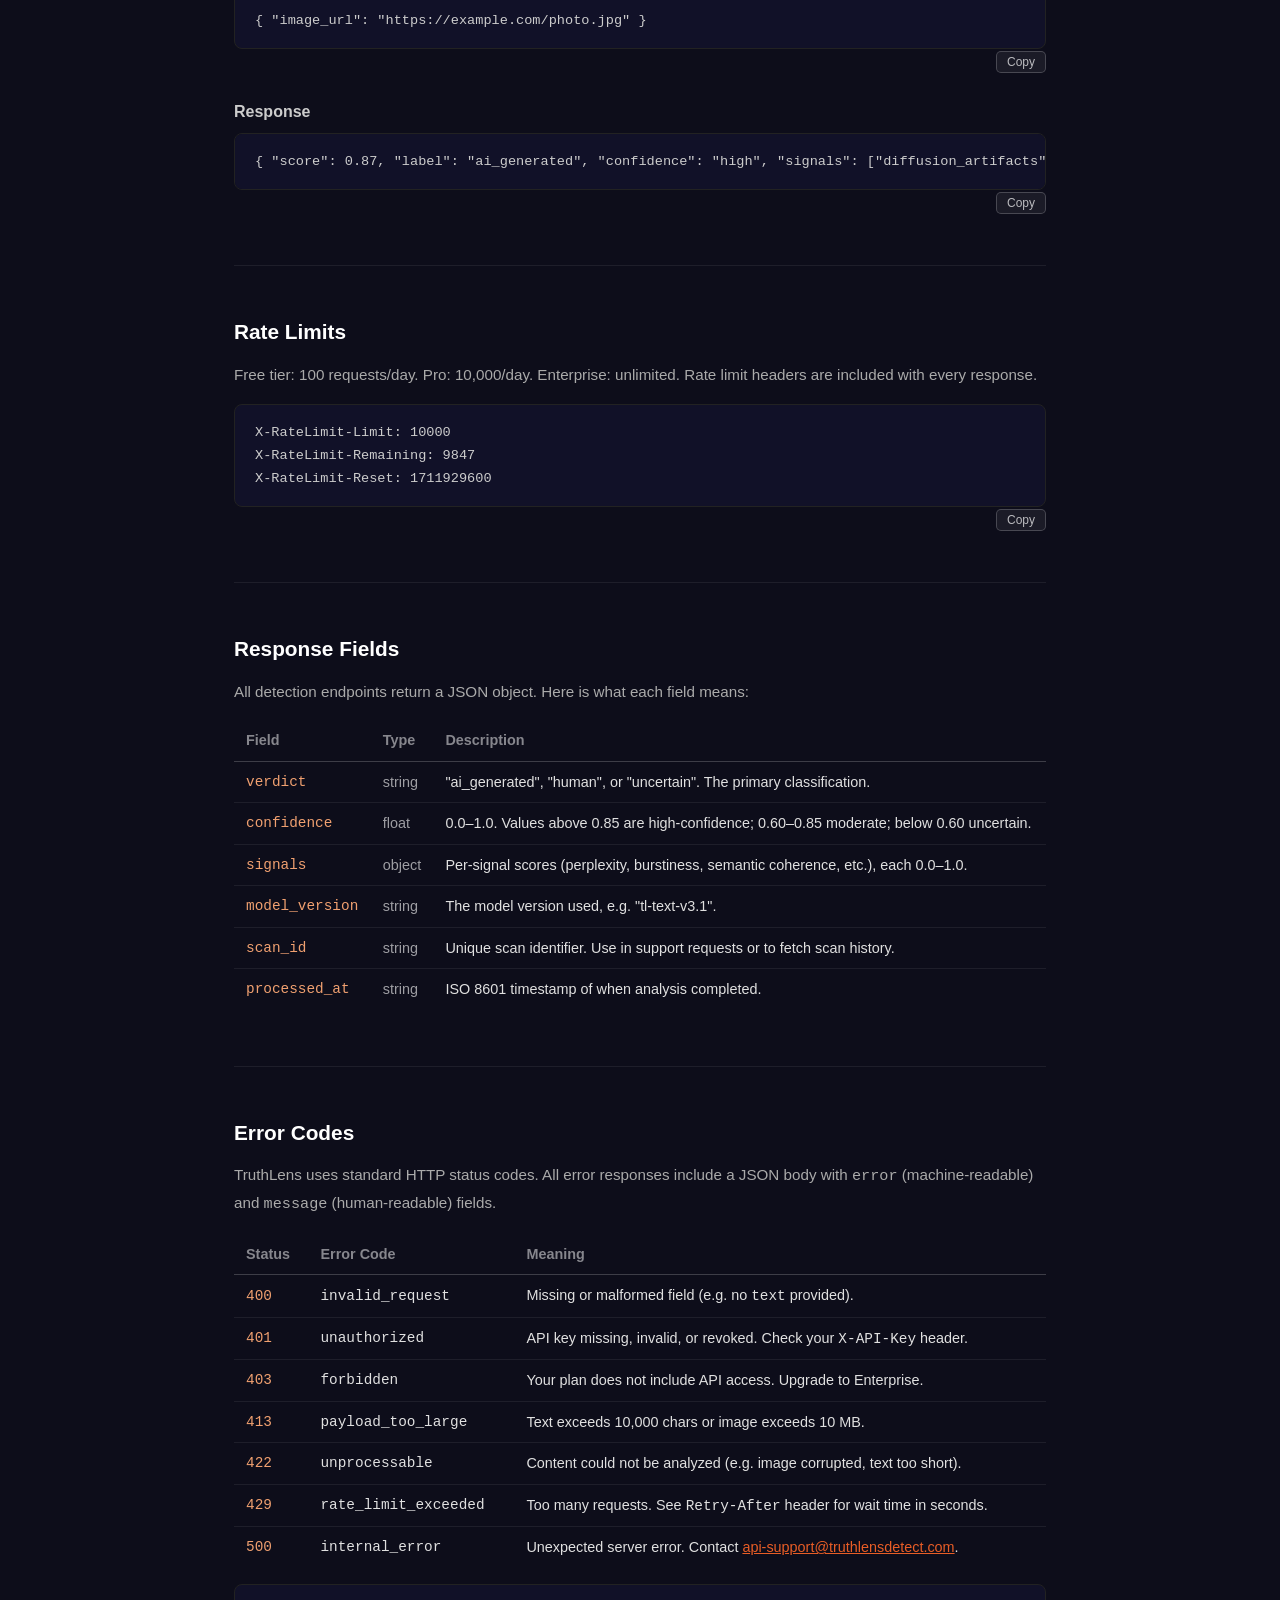
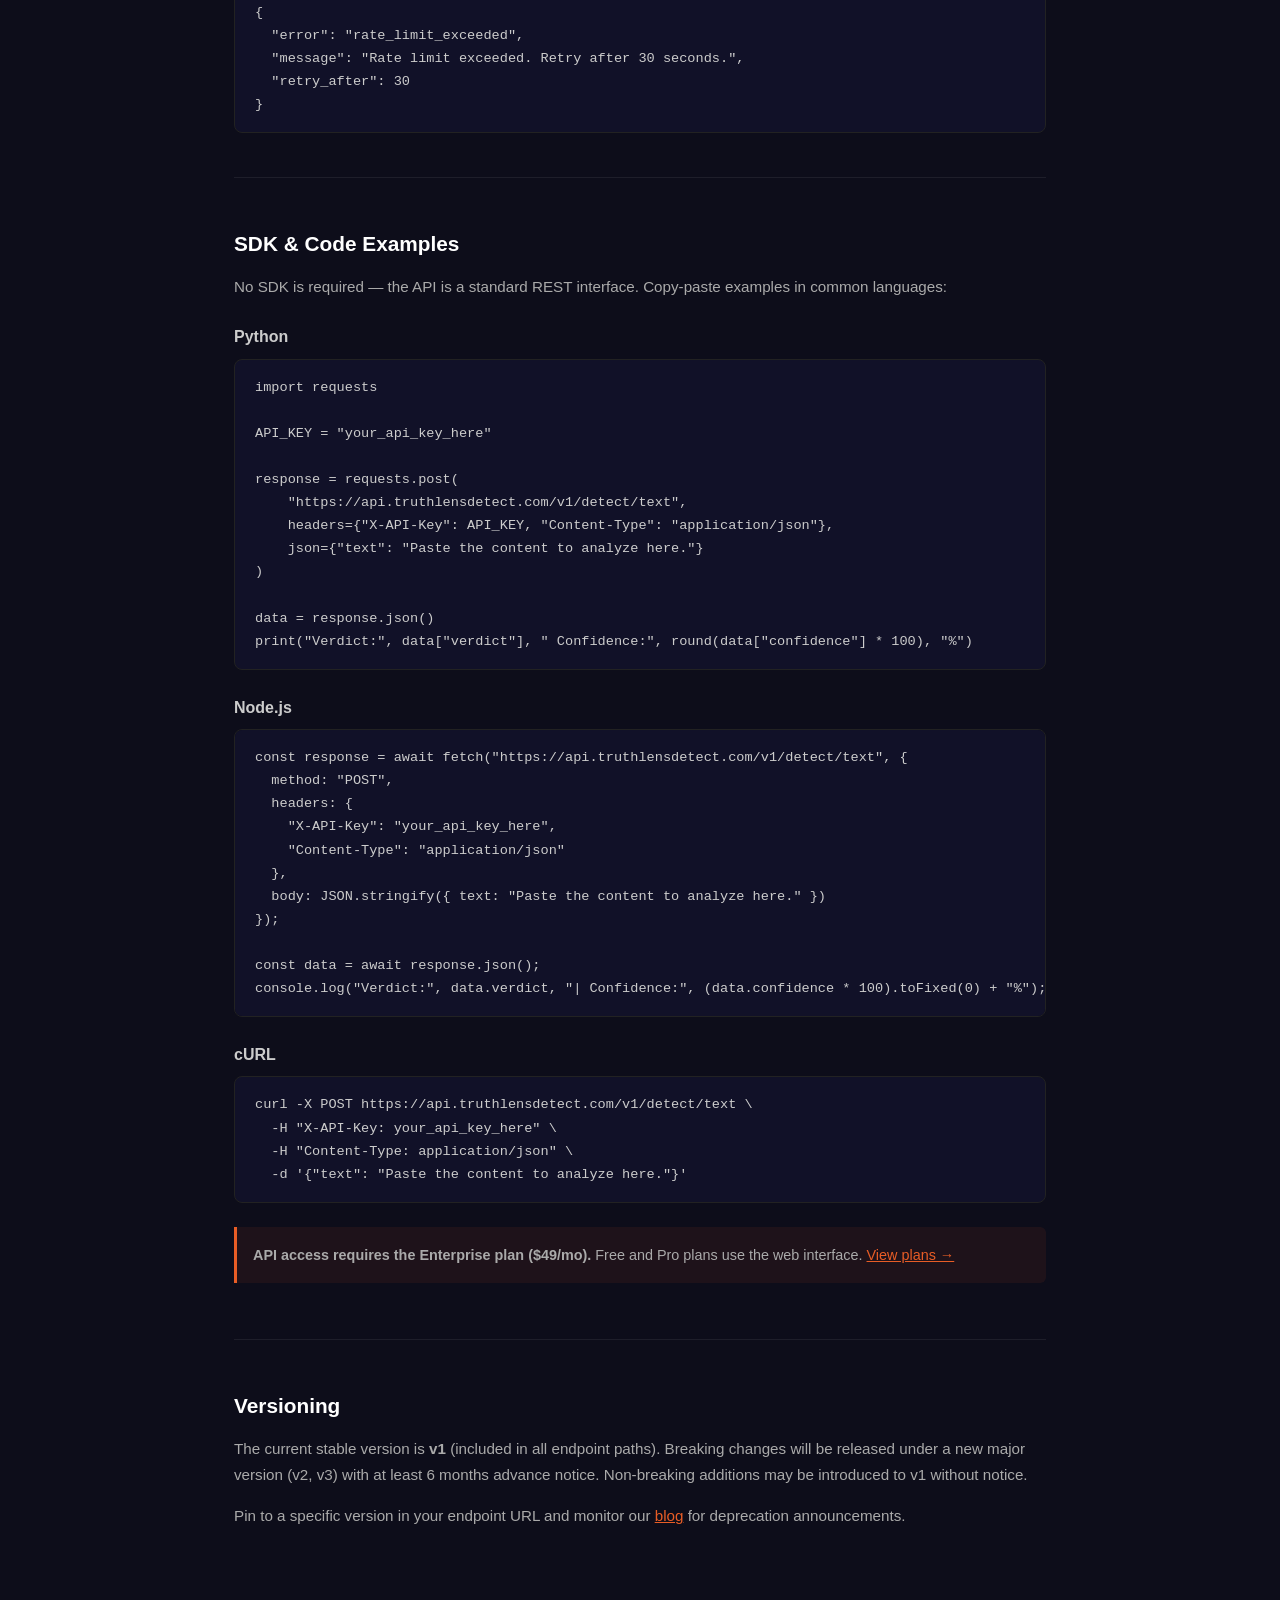
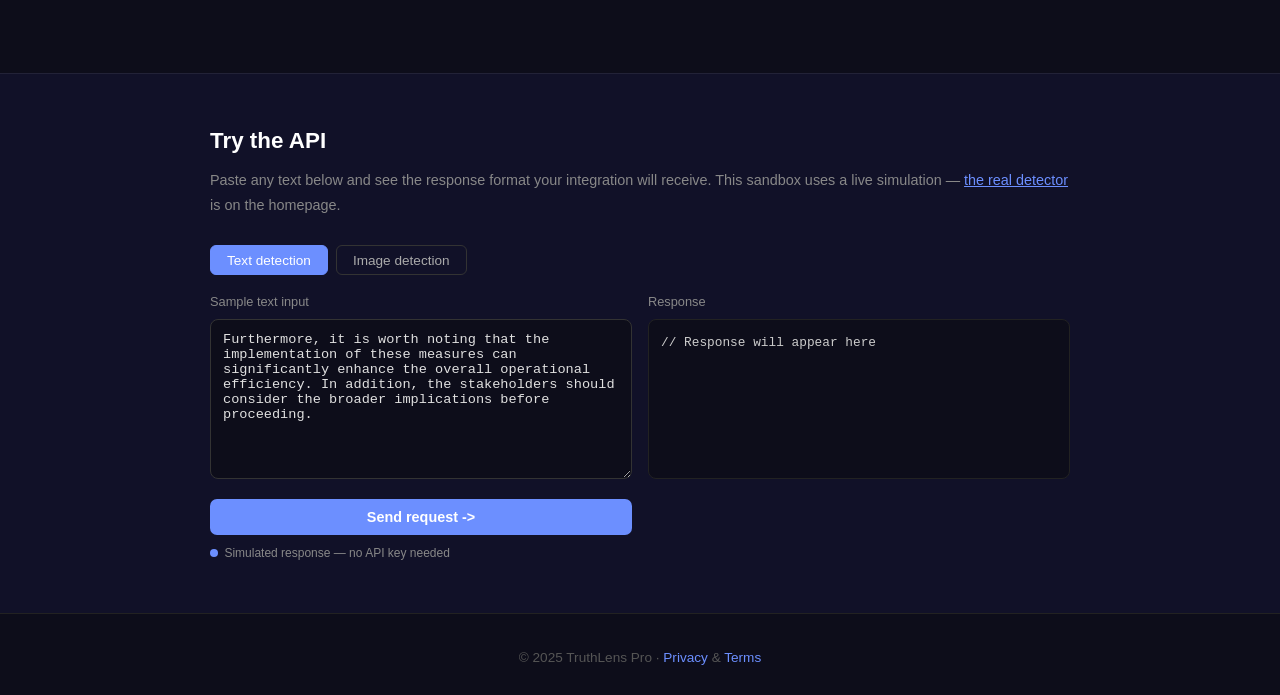
==== commit add61ad5: "fix: replace broken /legal/ footer links with /privacy/ and /terms/" ====
--- a/api/index.html
+++ b/api/index.html
@@ -270,10 +270,10 @@
 function b(v){return v?'true':'false';}
 </script>
 <footer class="site-footer">
-  <p>&copy; 2025 TruthLens Pro &middot; <a href="/legal/">Privacy &amp; Terms</a></p>
+  <p>&copy; 2025 TruthLens Pro &middot; <a href="/privacy/">Privacy</a> &amp; <a href="/terms/">Terms</a></p>
 </footer>
 <div id="cookie-banner">
-  <p>We use cookies for analytics. <a href="/legal/">Privacy Policy</a></p>
+  <p>We use cookies for analytics. <a href="/privacy/">Privacy Policy</a></p>
   <div style="display:flex;gap:8px;flex-shrink:0">
     <button onclick="tlConsent('decline')" style="border:1px solid #f7f5f0;background:transparent;color:#f7f5f0">Decline</button>
     <button onclick="tlConsent('accept')" style="border:none;background:#6c8fff;color:#fff">Accept</button>
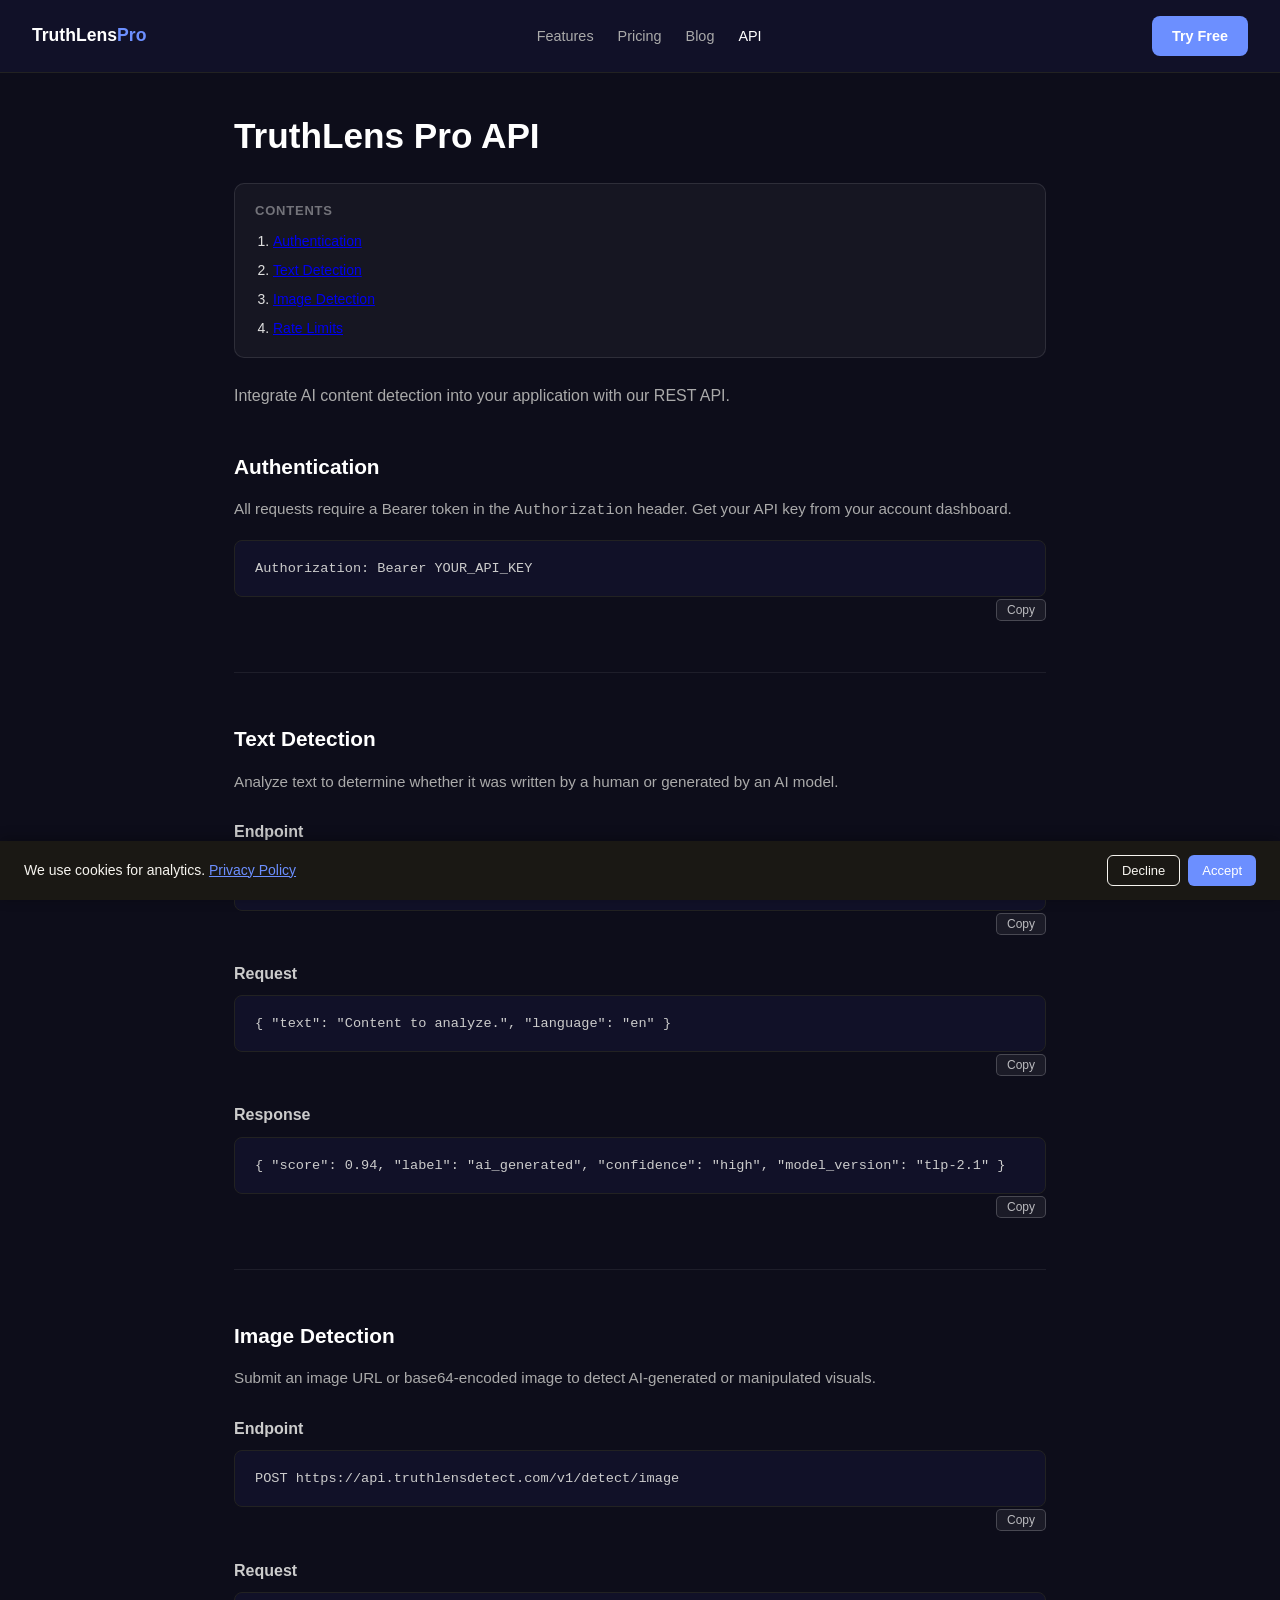
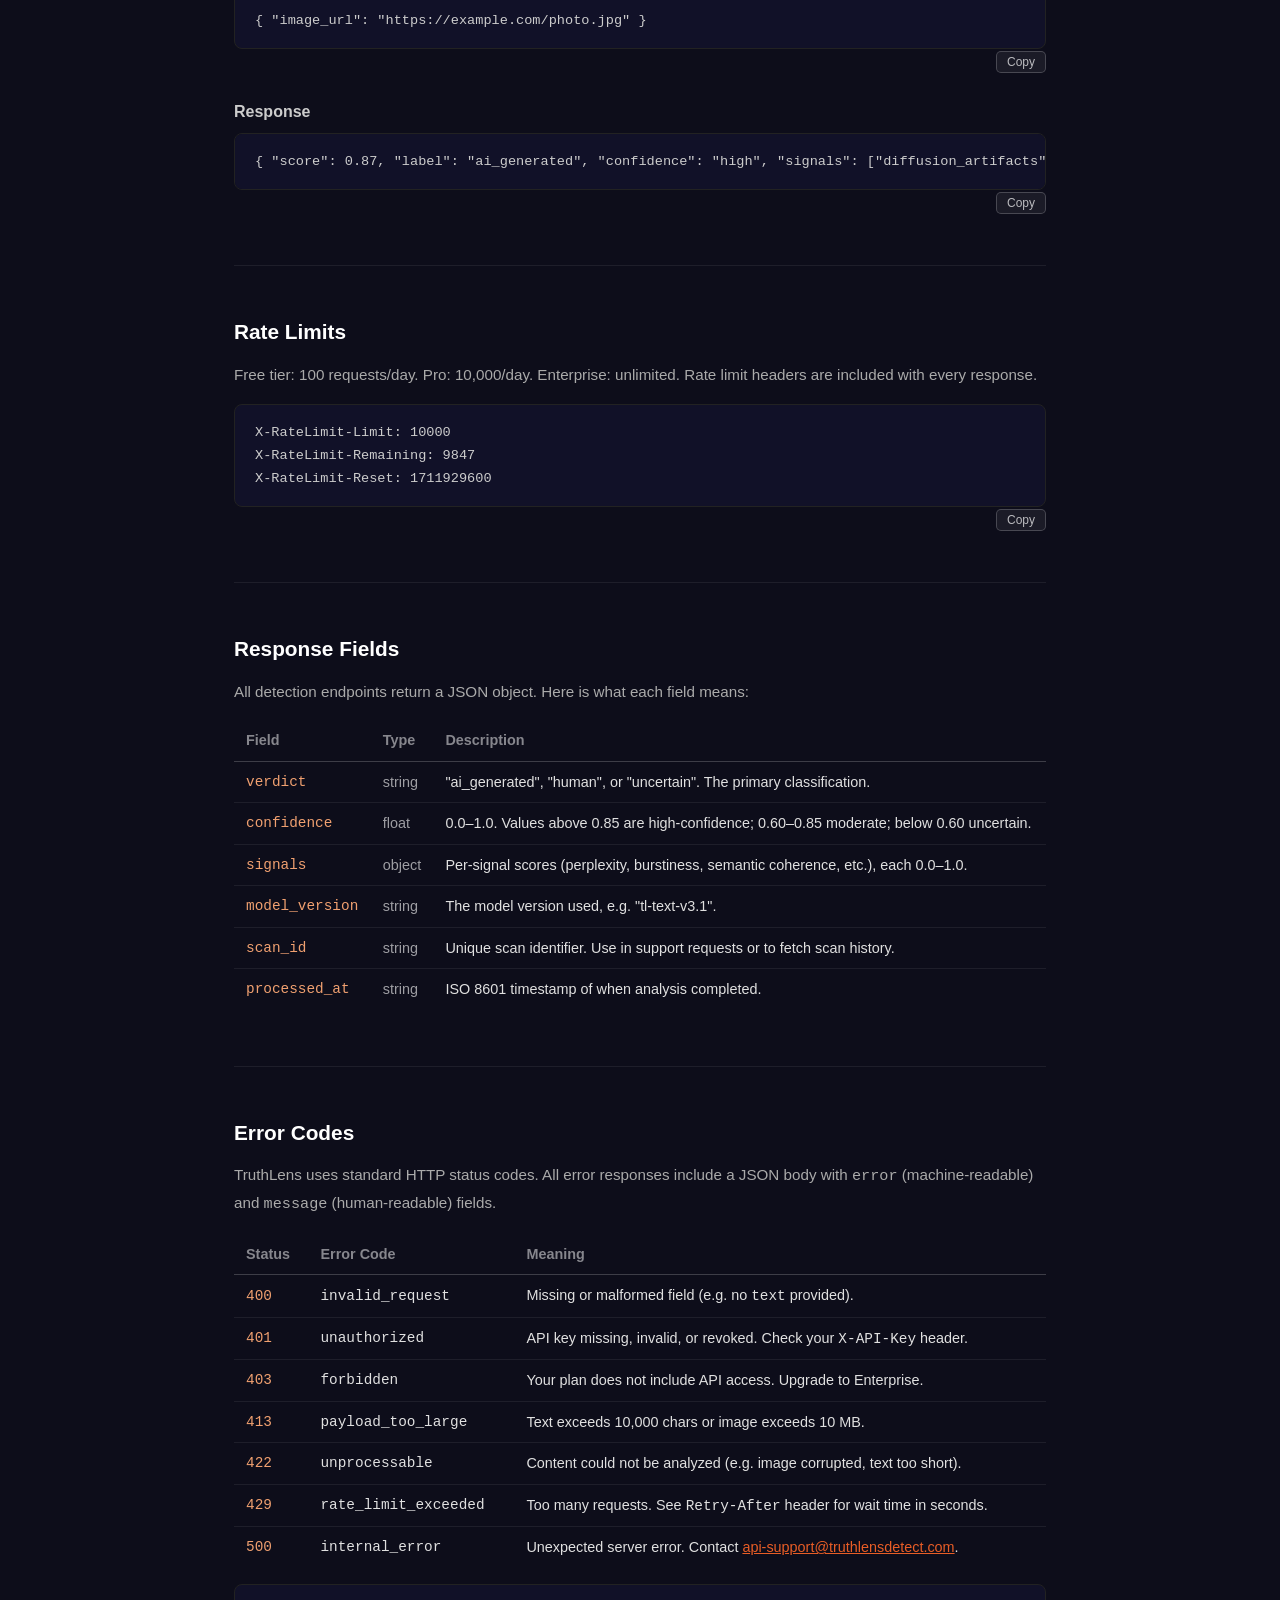
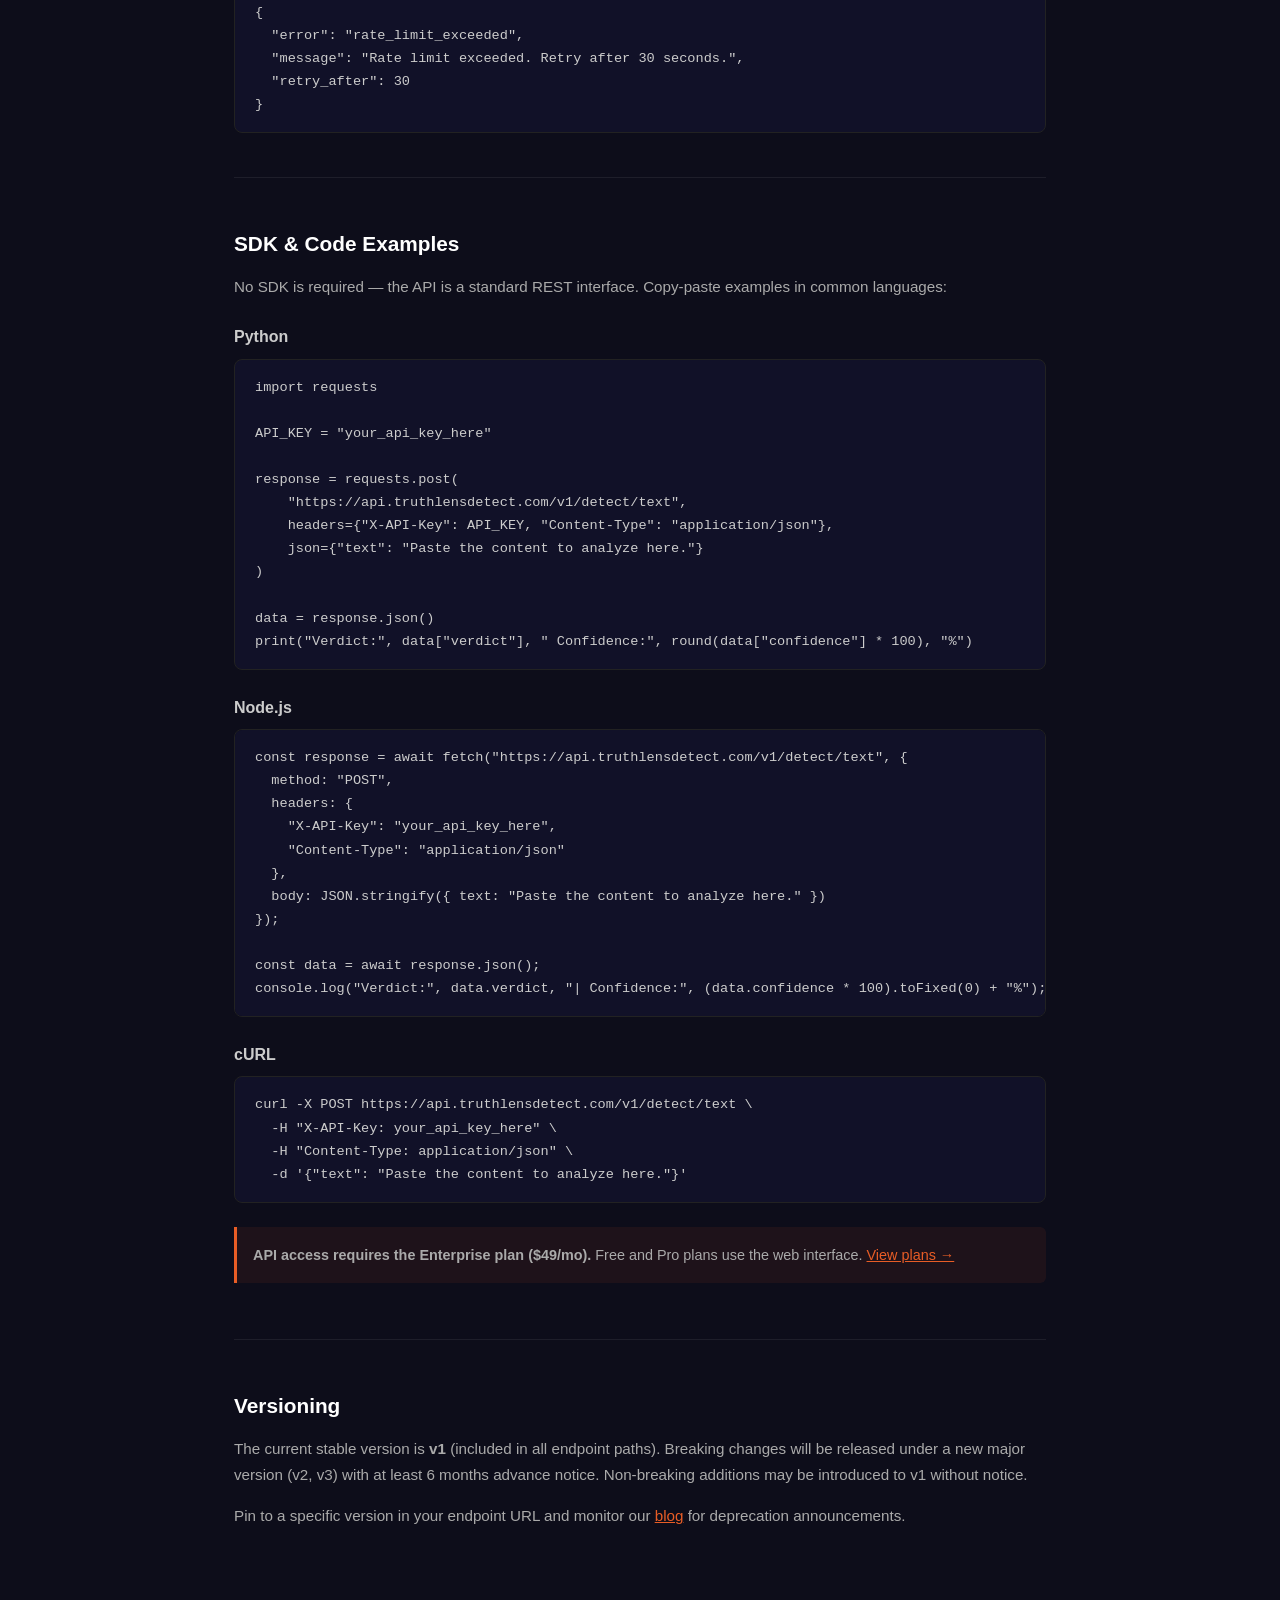
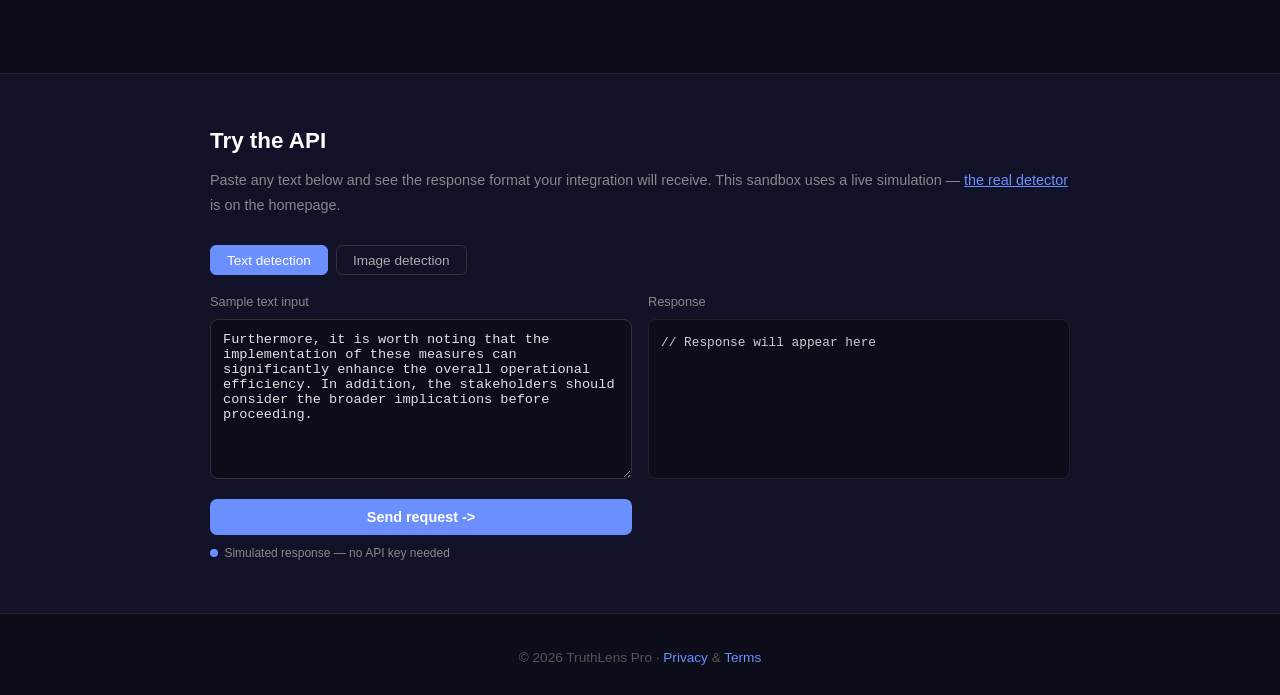
==== commit b34c7431: "fix: copyright year 2025 to 2026" ====
--- a/api/index.html
+++ b/api/index.html
@@ -270,7 +270,7 @@
 function b(v){return v?'true':'false';}
 </script>
 <footer class="site-footer">
-  <p>&copy; 2025 TruthLens Pro &middot; <a href="/privacy/">Privacy</a> &amp; <a href="/terms/">Terms</a></p>
+  <p>&copy; 2026 TruthLens Pro &middot; <a href="/privacy/">Privacy</a> &amp; <a href="/terms/">Terms</a></p>
 </footer>
 <div id="cookie-banner">
   <p>We use cookies for analytics. <a href="/privacy/">Privacy Policy</a></p>
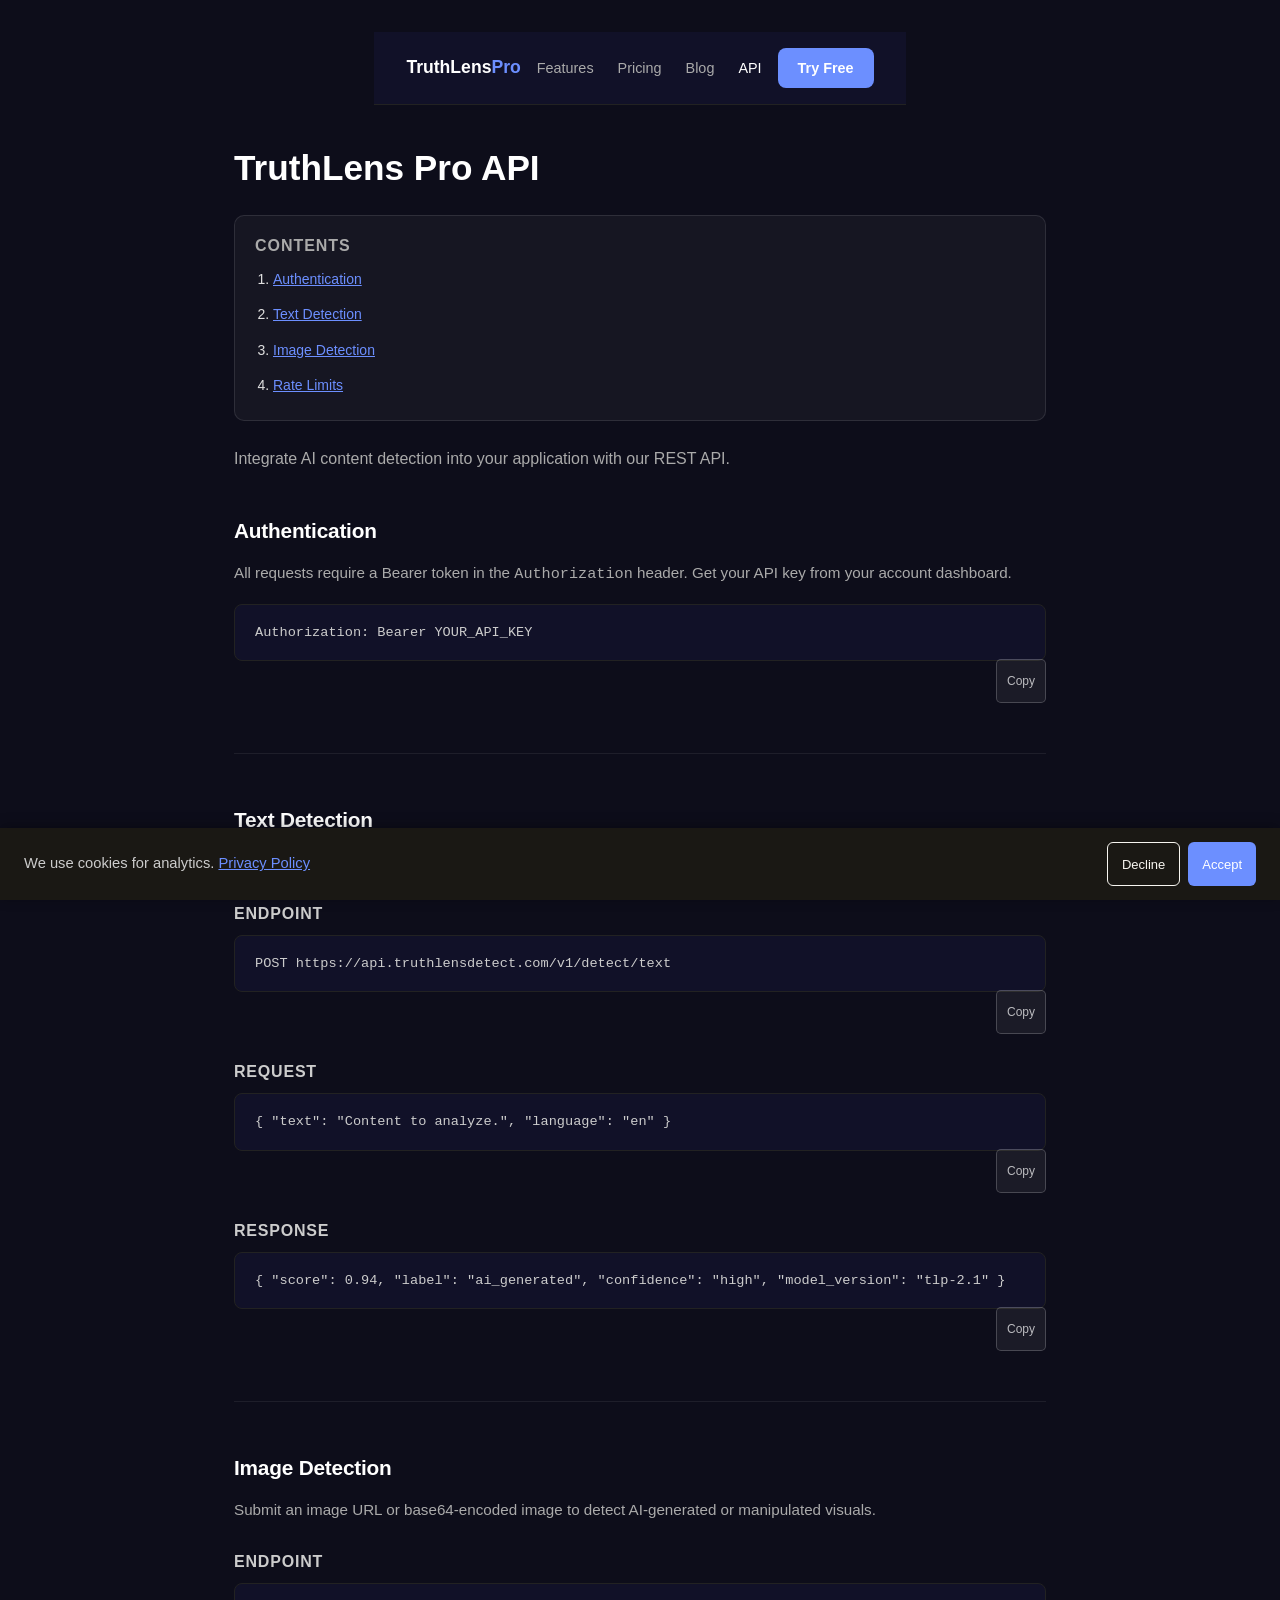
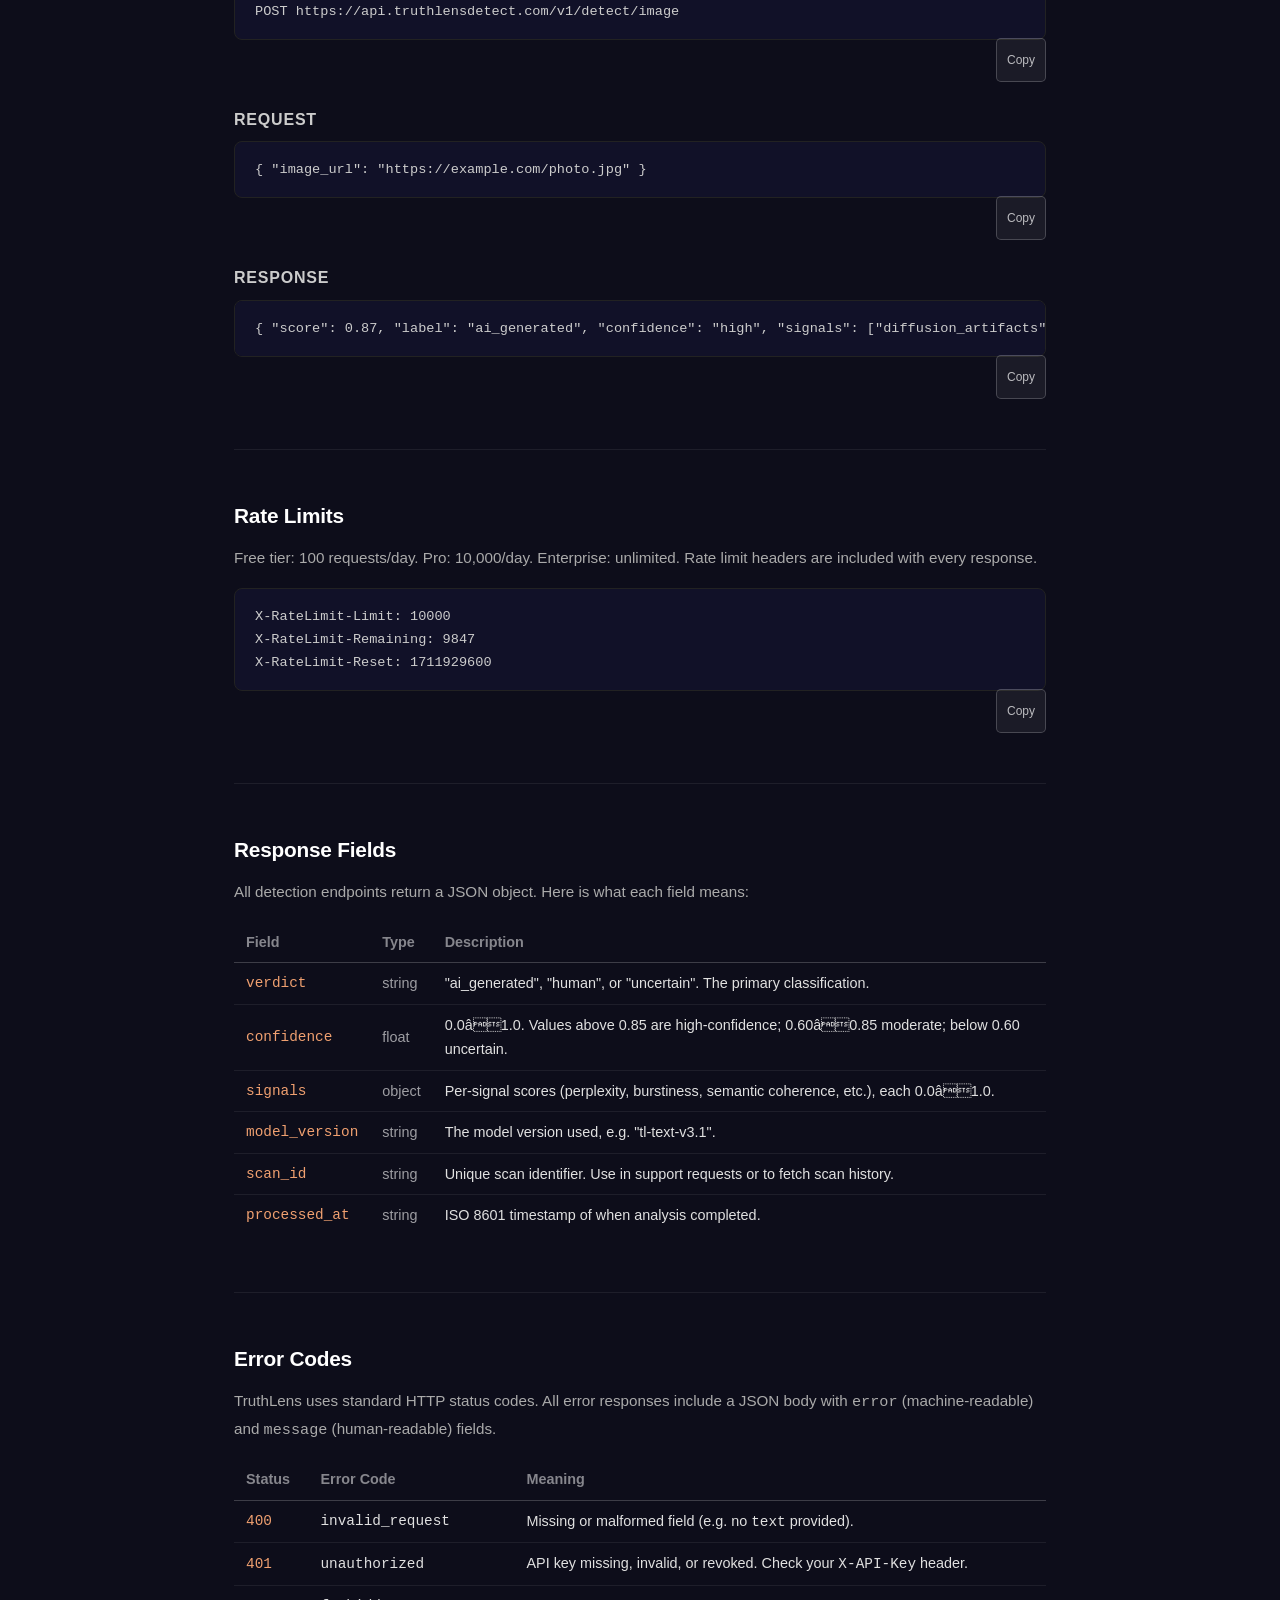
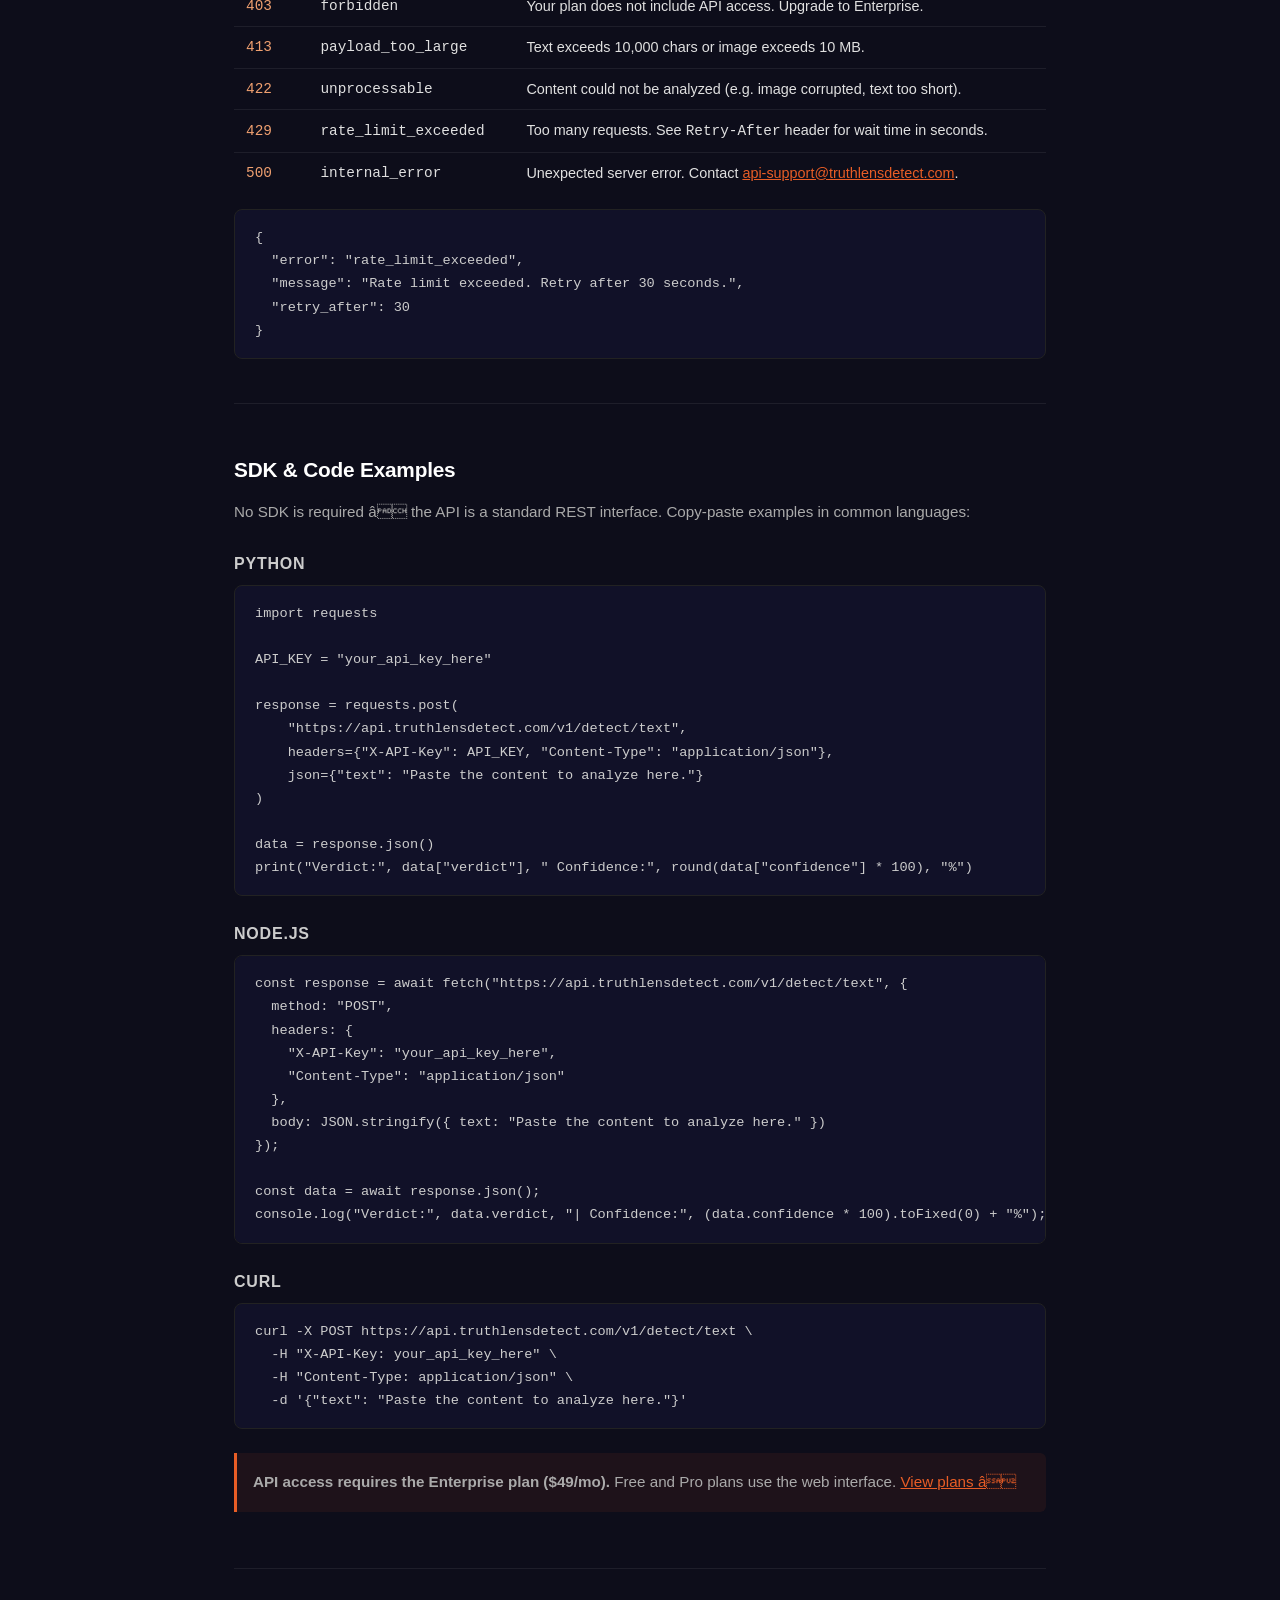
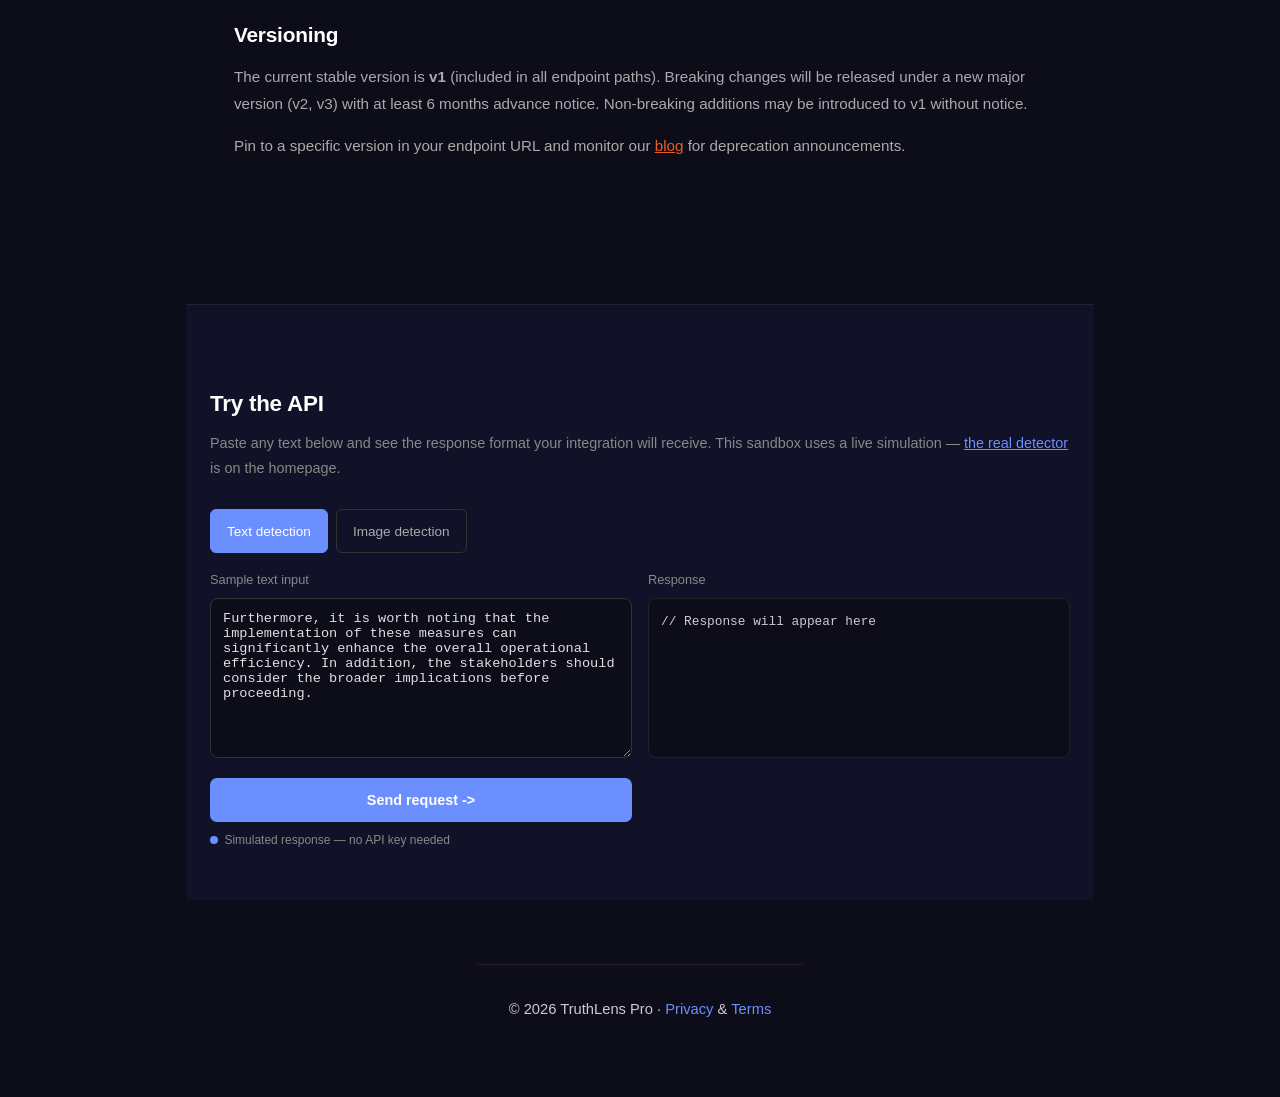
==== commit 419ecc08: "Update index.html" ====
--- a/api/index.html
+++ b/api/index.html
@@ -2,22 +2,22 @@
 <html lang="en" dir="ltr">
 <head>
 <meta charset="UTF-8">
-    <link rel="icon" type="image/svg+xml" href="data:image/svg+xml,<svg xmlns='http://www.w3.org/2000/svg' viewBox='0 0 100 100'><text y='.9em' font-size='90'>🔍</text></svg>">
+    <link rel="icon" type="image/svg+xml" href="data:image/svg+xml,<svg xmlns='http://www.w3.org/2000/svg' viewBox='0 0 100 100'><text y='.9em' font-size='90'>ð</text></svg>">
     <link rel="apple-touch-icon" href="/apple-touch-icon.png">
 <meta name="viewport" content="width=device-width,initial-scale=1.0">
-<title>API Docs — TruthLens Pro</title>
+<title>API Docs â TruthLens Pro</title>
 <link rel="canonical" href="https://truthlensdetect.com/api/">
-<meta name="description" content="TruthLens Pro API docs — integrate AI content detection into your app with our REST API.">
-<meta property="og:title" content="API Docs — TruthLens Pro">
+<meta name="description" content="TruthLens Pro API docs â integrate AI content detection into your app with our REST API.">
+<meta property="og:title" content="API Docs â TruthLens Pro">
 <meta property="og:description" content="Integrate AI content detection into your app. Detect AI-generated text, images, and video via REST API.">
 <meta property="og:url" content="https://truthlensdetect.com/api/">
 <meta property="og:type" content="website">
 <meta property="og:image" content="https://truthlensdetect.com/og-preview.png">
 <meta property="og:image:width" content="1200">
 <meta property="og:image:height" content="630">
-<meta property="og:image:alt" content="TruthLens Pro API Docs — AI Detection REST API">
+<meta property="og:image:alt" content="TruthLens Pro API Docs â AI Detection REST API">
 <meta name="twitter:card" content="summary_large_image">
-<meta name="twitter:title" content="API Docs — TruthLens Pro">
+<meta name="twitter:title" content="API Docs â TruthLens Pro">
 <meta name="twitter:description" content="Integrate AI content detection into your app via the TruthLens REST API.">
 <meta name="twitter:image" content="https://truthlensdetect.com/og-preview.png">
 <meta name="twitter:site" content="@truthlenspro">
@@ -27,59 +27,11 @@
 <link rel="preconnect" href="https://fonts.googleapis.com">
 <link rel="preconnect" href="https://fonts.gstatic.com" crossorigin>
 <script type="application/ld+json">{"@context":"https://schema.org","@type":"WebPage","name":"TruthLens Pro API","url":"https://truthlensdetect.com/api/","description":"Integrate AI content detection into your app with the TruthLens Pro REST API."}</script>
-<style>
-*{box-sizing:border-box;margin:0;padding:0}
-body{font-family:-apple-system,BlinkMacSystemFont,'Segoe UI',sans-serif;background:#0d0d1a;color:#e0e0e0;line-height:1.7;min-height:100vh;display:flex;flex-direction:column}
-:focus-visible{outline:3px solid #6c8fff;outline-offset:2px;border-radius:3px;}
-pre:focus{outline:2px solid rgba(108,143,255,.5);outline-offset:0;}
-.topbar{padding:1rem 2rem;background:#111128;border-bottom:1px solid #222;display:flex;align-items:center;justify-content:space-between;gap:1rem;flex-wrap:wrap}
-.logo{color:#fff;text-decoration:none;font-weight:700;font-size:1.1rem}
-.logo span{color:#6c8fff}
-.nav-links{display:flex;gap:1.5rem}
-.nav-links a{color:#aaa;text-decoration:none;font-size:0.9rem;transition:color .2s}
-.nav-links a:hover,.nav-links a[aria-current="page"]{color:#fff}
-.cta-btn{background:#6c8fff;color:#fff;padding:0.5rem 1.25rem;border-radius:8px;text-decoration:none;font-weight:600;font-size:0.9rem;white-space:nowrap}
-.cta-btn:hover{background:#5a7aff}
-.api-main{max-width:860px;margin:0 auto;padding:2.5rem 1.5rem;flex:1;width:100%}
-.api-header{margin-bottom:2.5rem}
-.api-header h1{font-size:clamp(1.6rem,4vw,2.2rem);color:#fff;margin-bottom:1rem;line-height:1.3}
-.api-header p{color:#aaa;font-size:1rem;max-width:600px}
-.api-section{margin-bottom:3rem;padding-bottom:2.5rem;border-bottom:1px solid rgba(255,255,255,.07)}
-.api-section:last-child{border-bottom:none}
-.api-section h2{font-size:1.3rem;color:#fff;margin-bottom:0.75rem}
-.api-section h3{font-size:1rem;color:#ccc;margin:1.5rem 0 0.5rem;font-weight:600}
-.api-section p{color:#aaa;margin-bottom:1rem;font-size:0.95rem}
-.api-section pre{background:#111128;border:1px solid #222;border-radius:8px;padding:1rem 1.25rem;overflow-x:auto;font-size:0.85rem;color:#ccc;margin-bottom:0.25rem}
-.api-section code{font-family:monospace}
-/* API Sandbox */
-.sandbox-section{background:#111128;border-top:1px solid rgba(255,255,255,.07);padding:3rem 1.5rem}
-.sandbox-inner{max-width:860px;margin:0 auto}
-.sandbox-section h2{font-size:1.4rem;color:#fff;margin-bottom:0.5rem}
-.sandbox-section .sb-sub{color:#888;font-size:0.9rem;margin-bottom:1.75rem}
-.sb-tabs{display:flex;gap:0.5rem;margin-bottom:1rem}
-.sb-tab{background:transparent;border:1px solid #333;color:#aaa;padding:0.4rem 1rem;border-radius:6px;cursor:pointer;font-size:0.85rem;font-family:inherit}
-.sb-tab.active{background:#6c8fff;border-color:#6c8fff;color:#fff}
-.sb-body{display:grid;grid-template-columns:1fr 1fr;gap:1rem}
-@media(max-width:640px){.sb-body{grid-template-columns:1fr}}
-.sb-panel label{font-size:0.8rem;color:#888;display:block;margin-bottom:0.4rem}
-.sb-textarea{width:100%;height:160px;background:#0d0d1a;border:1px solid #333;border-radius:8px;color:#e0e0e0;font-size:0.85rem;font-family:monospace;padding:0.75rem;resize:vertical}
-.sb-textarea:focus{outline:2px solid #6c8fff;border-color:transparent}
-.sb-run{margin-top:0.75rem;background:#6c8fff;color:#fff;border:none;padding:0.6rem 1.5rem;border-radius:7px;font-size:0.9rem;font-weight:600;cursor:pointer;font-family:inherit;width:100%}
-.sb-run:hover{background:#5a7aff}
-.sb-run:disabled{opacity:0.5;cursor:not-allowed}
-.sb-response{background:#0d0d1a;border:1px solid #222;border-radius:8px;height:160px;overflow:auto;font-family:monospace;font-size:0.8rem;color:#ccc;padding:0.75rem;white-space:pre}
-.sb-badge{display:inline-flex;align-items:center;gap:0.4rem;font-size:0.75rem;color:#888;margin-top:0.5rem}
-.sb-badge::before{content:'';display:block;width:8px;height:8px;border-radius:50%;background:#6c8fff}
-.site-footer{text-align:center;padding:2rem;color:#555;font-size:0.85rem;border-top:1px solid #222}
-.site-footer a{color:#6c8fff;text-decoration:none}
-#cookie-banner{display:none;position:fixed;bottom:0;left:0;right:0;background:#1a1814;color:#f7f5f0;padding:14px 24px;align-items:center;justify-content:space-between;gap:16px;z-index:9999;font-size:14px;font-family:inherit;box-shadow:0 -2px 12px rgba(0,0,0,.3)}
-#cookie-banner p{margin:0}
-#cookie-banner a{color:#6c8fff;text-decoration:underline}
-#cookie-banner button{cursor:pointer;border-radius:6px;font-family:inherit;font-size:13px;padding:7px 14px}
-</style>
+
+  <link rel="stylesheet" href="/assets/main.css">
 </head>
 <body>
-<a href="#main-content" class="skip-link" style="position:absolute;top:-100px;left:0;background:#6c8fff;color:#fff;padding:8px 16px;z-index:10000;border-radius:0 0 6px 0;font-family:inherit;font-size:14px;text-decoration:none" onfocus="this.style.top='0'" onblur="this.style.top='-100px'">Skip to content</a>
+<a href="#main-content" class="skip-link ist-10nqx6p" onfocus="this.style.top='0'" onblur="this.style.top='-100px'">Skip to content</a>
 <nav class="topbar" aria-label="Main navigation">
   <a href="/" class="logo">TruthLens<span>Pro</span></a>
   <div class="nav-links">
@@ -93,9 +45,9 @@
 <main id="main-content" class="api-main">
   <header class="api-header">
     <h1>TruthLens Pro API</h1>
-    <nav aria-label="On this page" style="background:rgba(255,255,255,.04);border:1px solid rgba(255,255,255,.1);border-radius:10px;padding:16px 20px;margin:24px 0">
-      <p style="font-weight:700;margin:0 0 8px;font-size:13px;text-transform:uppercase;letter-spacing:.06em;color:rgba(255,255,255,.4)">Contents</p>
-      <ol style="margin:0;padding-left:18px;display:flex;flex-direction:column;gap:5px;font-size:14px">
+    <nav aria-label="On this page" class="ist-dsehgi">
+      <p class="ist-1xfrc46">Contents</p>
+      <ol class="ist-lqm5ql">
         <li><a href="#authentication">Authentication</a></li>
         <li><a href="#text-detection">Text Detection</a></li>
         <li><a href="#image-detection">Image Detection</a></li>
@@ -108,33 +60,33 @@
     <h2>Authentication</h2>
     <p>All requests require a Bearer token in the <code>Authorization</code> header. Get your API key from your account dashboard.</p>
     <pre tabindex="0"><code class="language-text">Authorization: Bearer YOUR_API_KEY</code></pre>
-    <div style="text-align:right;margin-top:-6px;margin-bottom:10px"><button onclick="var t=this.parentNode.previousElementSibling.textContent;navigator.clipboard.writeText(t).then(function(){var b=this;this.textContent='Copied!';setTimeout(function(){b.textContent='Copy';},1500);}.bind(this)).catch(function(){})" style="padding:3px 10px;font-size:12px;border:1px solid rgba(255,255,255,.2);background:rgba(255,255,255,.06);color:rgba(255,255,255,.7);border-radius:5px;cursor:pointer;font-family:inherit">Copy</button></div>
+    <div class="ist-kjw8kw"><button onclick="var t=this.parentNode.previousElementSibling.textContent;navigator.clipboard.writeText(t).then(function(){var b=this;this.textContent='Copied!';setTimeout(function(){b.textContent='Copy';},1500);}.bind(this)).catch(function(){})" class="ist-gaw20k">Copy</button></div>
   </section>
   <section class="api-section" id="text-detection">
     <h2>Text Detection</h2>
     <p>Analyze text to determine whether it was written by a human or generated by an AI model.</p>
     <h3 id="text-endpoint">Endpoint</h3>
     <pre tabindex="0"><code class="language-bash">POST https://api.truthlensdetect.com/v1/detect/text</code></pre>
-    <div style="text-align:right;margin-top:-6px;margin-bottom:10px"><button onclick="var t=this.parentNode.previousElementSibling.textContent;navigator.clipboard.writeText(t).then(function(){var b=this;this.textContent='Copied!';setTimeout(function(){b.textContent='Copy';},1500);}.bind(this)).catch(function(){})" style="padding:3px 10px;font-size:12px;border:1px solid rgba(255,255,255,.2);background:rgba(255,255,255,.06);color:rgba(255,255,255,.7);border-radius:5px;cursor:pointer;font-family:inherit">Copy</button></div>
+    <div class="ist-kjw8kw"><button onclick="var t=this.parentNode.previousElementSibling.textContent;navigator.clipboard.writeText(t).then(function(){var b=this;this.textContent='Copied!';setTimeout(function(){b.textContent='Copy';},1500);}.bind(this)).catch(function(){})" class="ist-gaw20k">Copy</button></div>
     <h3 id="text-request">Request</h3>
     <pre tabindex="0"><code class="language-json">{ "text": "Content to analyze.", "language": "en" }</code></pre>
-    <div style="text-align:right;margin-top:-6px;margin-bottom:10px"><button onclick="var t=this.parentNode.previousElementSibling.textContent;navigator.clipboard.writeText(t).then(function(){var b=this;this.textContent='Copied!';setTimeout(function(){b.textContent='Copy';},1500);}.bind(this)).catch(function(){})" style="padding:3px 10px;font-size:12px;border:1px solid rgba(255,255,255,.2);background:rgba(255,255,255,.06);color:rgba(255,255,255,.7);border-radius:5px;cursor:pointer;font-family:inherit">Copy</button></div>
+    <div class="ist-kjw8kw"><button onclick="var t=this.parentNode.previousElementSibling.textContent;navigator.clipboard.writeText(t).then(function(){var b=this;this.textContent='Copied!';setTimeout(function(){b.textContent='Copy';},1500);}.bind(this)).catch(function(){})" class="ist-gaw20k">Copy</button></div>
     <h3 id="text-response">Response</h3>
     <pre tabindex="0"><code class="language-json">{ "score": 0.94, "label": "ai_generated", "confidence": "high", "model_version": "tlp-2.1" }</code></pre>
-    <div style="text-align:right;margin-top:-6px;margin-bottom:10px"><button onclick="var t=this.parentNode.previousElementSibling.textContent;navigator.clipboard.writeText(t).then(function(){var b=this;this.textContent='Copied!';setTimeout(function(){b.textContent='Copy';},1500);}.bind(this)).catch(function(){})" style="padding:3px 10px;font-size:12px;border:1px solid rgba(255,255,255,.2);background:rgba(255,255,255,.06);color:rgba(255,255,255,.7);border-radius:5px;cursor:pointer;font-family:inherit">Copy</button></div>
+    <div class="ist-kjw8kw"><button onclick="var t=this.parentNode.previousElementSibling.textContent;navigator.clipboard.writeText(t).then(function(){var b=this;this.textContent='Copied!';setTimeout(function(){b.textContent='Copy';},1500);}.bind(this)).catch(function(){})" class="ist-gaw20k">Copy</button></div>
   </section>
   <section class="api-section" id="image-detection">
     <h2>Image Detection</h2>
     <p>Submit an image URL or base64-encoded image to detect AI-generated or manipulated visuals.</p>
     <h3 id="image-endpoint">Endpoint</h3>
     <pre tabindex="0"><code class="language-bash">POST https://api.truthlensdetect.com/v1/detect/image</code></pre>
-    <div style="text-align:right;margin-top:-6px;margin-bottom:10px"><button onclick="var t=this.parentNode.previousElementSibling.textContent;navigator.clipboard.writeText(t).then(function(){var b=this;this.textContent='Copied!';setTimeout(function(){b.textContent='Copy';},1500);}.bind(this)).catch(function(){})" style="padding:3px 10px;font-size:12px;border:1px solid rgba(255,255,255,.2);background:rgba(255,255,255,.06);color:rgba(255,255,255,.7);border-radius:5px;cursor:pointer;font-family:inherit">Copy</button></div>
+    <div class="ist-kjw8kw"><button onclick="var t=this.parentNode.previousElementSibling.textContent;navigator.clipboard.writeText(t).then(function(){var b=this;this.textContent='Copied!';setTimeout(function(){b.textContent='Copy';},1500);}.bind(this)).catch(function(){})" class="ist-gaw20k">Copy</button></div>
     <h3 id="image-request">Request</h3>
     <pre tabindex="0"><code class="language-json">{ "image_url": "https://example.com/photo.jpg" }</code></pre>
-    <div style="text-align:right;margin-top:-6px;margin-bottom:10px"><button onclick="var t=this.parentNode.previousElementSibling.textContent;navigator.clipboard.writeText(t).then(function(){var b=this;this.textContent='Copied!';setTimeout(function(){b.textContent='Copy';},1500);}.bind(this)).catch(function(){})" style="padding:3px 10px;font-size:12px;border:1px solid rgba(255,255,255,.2);background:rgba(255,255,255,.06);color:rgba(255,255,255,.7);border-radius:5px;cursor:pointer;font-family:inherit">Copy</button></div>
+    <div class="ist-kjw8kw"><button onclick="var t=this.parentNode.previousElementSibling.textContent;navigator.clipboard.writeText(t).then(function(){var b=this;this.textContent='Copied!';setTimeout(function(){b.textContent='Copy';},1500);}.bind(this)).catch(function(){})" class="ist-gaw20k">Copy</button></div>
     <h3 id="image-response">Response</h3>
     <pre tabindex="0"><code class="language-json">{ "score": 0.87, "label": "ai_generated", "confidence": "high", "signals": ["diffusion_artifacts", "unnatural_texture"] }</code></pre>
-    <div style="text-align:right;margin-top:-6px;margin-bottom:10px"><button onclick="var t=this.parentNode.previousElementSibling.textContent;navigator.clipboard.writeText(t).then(function(){var b=this;this.textContent='Copied!';setTimeout(function(){b.textContent='Copy';},1500);}.bind(this)).catch(function(){})" style="padding:3px 10px;font-size:12px;border:1px solid rgba(255,255,255,.2);background:rgba(255,255,255,.06);color:rgba(255,255,255,.7);border-radius:5px;cursor:pointer;font-family:inherit">Copy</button></div>
+    <div class="ist-kjw8kw"><button onclick="var t=this.parentNode.previousElementSibling.textContent;navigator.clipboard.writeText(t).then(function(){var b=this;this.textContent='Copied!';setTimeout(function(){b.textContent='Copy';},1500);}.bind(this)).catch(function(){})" class="ist-gaw20k">Copy</button></div>
   </section>
   <section class="api-section" id="rate-limits">
     <h2>Rate Limits</h2>
@@ -142,18 +94,18 @@
     <pre tabindex="0"><code class="language-json">X-RateLimit-Limit: 10000
 X-RateLimit-Remaining: 9847
 X-RateLimit-Reset: 1711929600</code></pre>
-    <div style="text-align:right;margin-top:-6px;margin-bottom:10px"><button onclick="var t=this.parentNode.previousElementSibling.textContent;navigator.clipboard.writeText(t).then(function(){var b=this;this.textContent='Copied!';setTimeout(function(){b.textContent='Copy';},1500);}.bind(this)).catch(function(){})" style="padding:3px 10px;font-size:12px;border:1px solid rgba(255,255,255,.2);background:rgba(255,255,255,.06);color:rgba(255,255,255,.7);border-radius:5px;cursor:pointer;font-family:inherit">Copy</button></div>
+    <div class="ist-kjw8kw"><button onclick="var t=this.parentNode.previousElementSibling.textContent;navigator.clipboard.writeText(t).then(function(){var b=this;this.textContent='Copied!';setTimeout(function(){b.textContent='Copy';},1500);}.bind(this)).catch(function(){})" class="ist-gaw20k">Copy</button></div>
   </section>
   <section class="api-section" id="response-fields">
     <h2>Response Fields</h2>
     <p>All detection endpoints return a JSON object. Here is what each field means:</p>
-    <table style="width:100%;border-collapse:collapse;font-size:.9rem;margin:1rem 0;"><thead><tr style="border-bottom:1px solid rgba(255,255,255,.2);"><th style="text-align:left;padding:.5rem .75rem;color:rgba(255,255,255,.5);">Field</th><th style="text-align:left;padding:.5rem .75rem;color:rgba(255,255,255,.5);">Type</th><th style="text-align:left;padding:.5rem .75rem;color:rgba(255,255,255,.5);">Description</th></tr></thead><tbody><tr style="border-bottom:1px solid rgba(255,255,255,.07);"><td style="padding:.5rem .75rem;font-family:monospace;color:#f0a070;">verdict</td><td style="padding:.5rem .75rem;color:rgba(255,255,255,.6);">string</td><td style="padding:.5rem .75rem;">"ai_generated", "human", or "uncertain". The primary classification.</td></tr><tr style="border-bottom:1px solid rgba(255,255,255,.07);"><td style="padding:.5rem .75rem;font-family:monospace;color:#f0a070;">confidence</td><td style="padding:.5rem .75rem;color:rgba(255,255,255,.6);">float</td><td style="padding:.5rem .75rem;">0.0–1.0. Values above 0.85 are high-confidence; 0.60–0.85 moderate; below 0.60 uncertain.</td></tr><tr style="border-bottom:1px solid rgba(255,255,255,.07);"><td style="padding:.5rem .75rem;font-family:monospace;color:#f0a070;">signals</td><td style="padding:.5rem .75rem;color:rgba(255,255,255,.6);">object</td><td style="padding:.5rem .75rem;">Per-signal scores (perplexity, burstiness, semantic coherence, etc.), each 0.0–1.0.</td></tr><tr style="border-bottom:1px solid rgba(255,255,255,.07);"><td style="padding:.5rem .75rem;font-family:monospace;color:#f0a070;">model_version</td><td style="padding:.5rem .75rem;color:rgba(255,255,255,.6);">string</td><td style="padding:.5rem .75rem;">The model version used, e.g. "tl-text-v3.1".</td></tr><tr style="border-bottom:1px solid rgba(255,255,255,.07);"><td style="padding:.5rem .75rem;font-family:monospace;color:#f0a070;">scan_id</td><td style="padding:.5rem .75rem;color:rgba(255,255,255,.6);">string</td><td style="padding:.5rem .75rem;">Unique scan identifier. Use in support requests or to fetch scan history.</td></tr><tr><td style="padding:.5rem .75rem;font-family:monospace;color:#f0a070;">processed_at</td><td style="padding:.5rem .75rem;color:rgba(255,255,255,.6);">string</td><td style="padding:.5rem .75rem;">ISO 8601 timestamp of when analysis completed.</td></tr></tbody></table>
+    <table class="ist-1mfgmol"><thead><tr class="ist-1ko7ym9"><th class="ist-1afysk9">Field</th><th class="ist-1afysk9">Type</th><th class="ist-1afysk9">Description</th></tr></thead><tbody><tr class="ist-1bye0f0"><td class="ist-1wi8njj">verdict</td><td class="ist-1ftresr">string</td><td class="ist-1ol3ao0">"ai_generated", "human", or "uncertain". The primary classification.</td></tr><tr class="ist-1bye0f0"><td class="ist-1wi8njj">confidence</td><td class="ist-1ftresr">float</td><td class="ist-1ol3ao0">0.0â1.0. Values above 0.85 are high-confidence; 0.60â0.85 moderate; below 0.60 uncertain.</td></tr><tr class="ist-1bye0f0"><td class="ist-1wi8njj">signals</td><td class="ist-1ftresr">object</td><td class="ist-1ol3ao0">Per-signal scores (perplexity, burstiness, semantic coherence, etc.), each 0.0â1.0.</td></tr><tr class="ist-1bye0f0"><td class="ist-1wi8njj">model_version</td><td class="ist-1ftresr">string</td><td class="ist-1ol3ao0">The model version used, e.g. "tl-text-v3.1".</td></tr><tr class="ist-1bye0f0"><td class="ist-1wi8njj">scan_id</td><td class="ist-1ftresr">string</td><td class="ist-1ol3ao0">Unique scan identifier. Use in support requests or to fetch scan history.</td></tr><tr><td class="ist-1wi8njj">processed_at</td><td class="ist-1ftresr">string</td><td class="ist-1ol3ao0">ISO 8601 timestamp of when analysis completed.</td></tr></tbody></table>
   </section>
 
   <section class="api-section" id="error-codes">
     <h2>Error Codes</h2>
     <p>TruthLens uses standard HTTP status codes. All error responses include a JSON body with <code>error</code> (machine-readable) and <code>message</code> (human-readable) fields.</p>
-    <table style="width:100%;border-collapse:collapse;font-size:.9rem;margin:1rem 0;"><thead><tr style="border-bottom:1px solid rgba(255,255,255,.2);"><th style="text-align:left;padding:.5rem .75rem;color:rgba(255,255,255,.5);">Status</th><th style="text-align:left;padding:.5rem .75rem;color:rgba(255,255,255,.5);">Error Code</th><th style="text-align:left;padding:.5rem .75rem;color:rgba(255,255,255,.5);">Meaning</th></tr></thead><tbody><tr style="border-bottom:1px solid rgba(255,255,255,.07);"><td style="padding:.5rem .75rem;font-family:monospace;color:#f0a070;">400</td><td style="padding:.5rem .75rem;font-family:monospace;">invalid_request</td><td style="padding:.5rem .75rem;">Missing or malformed field (e.g. no <code>text</code> provided).</td></tr><tr style="border-bottom:1px solid rgba(255,255,255,.07);"><td style="padding:.5rem .75rem;font-family:monospace;color:#f0a070;">401</td><td style="padding:.5rem .75rem;font-family:monospace;">unauthorized</td><td style="padding:.5rem .75rem;">API key missing, invalid, or revoked. Check your <code>X-API-Key</code> header.</td></tr><tr style="border-bottom:1px solid rgba(255,255,255,.07);"><td style="padding:.5rem .75rem;font-family:monospace;color:#f0a070;">403</td><td style="padding:.5rem .75rem;font-family:monospace;">forbidden</td><td style="padding:.5rem .75rem;">Your plan does not include API access. Upgrade to Enterprise.</td></tr><tr style="border-bottom:1px solid rgba(255,255,255,.07);"><td style="padding:.5rem .75rem;font-family:monospace;color:#f0a070;">413</td><td style="padding:.5rem .75rem;font-family:monospace;">payload_too_large</td><td style="padding:.5rem .75rem;">Text exceeds 10,000 chars or image exceeds 10 MB.</td></tr><tr style="border-bottom:1px solid rgba(255,255,255,.07);"><td style="padding:.5rem .75rem;font-family:monospace;color:#f0a070;">422</td><td style="padding:.5rem .75rem;font-family:monospace;">unprocessable</td><td style="padding:.5rem .75rem;">Content could not be analyzed (e.g. image corrupted, text too short).</td></tr><tr style="border-bottom:1px solid rgba(255,255,255,.07);"><td style="padding:.5rem .75rem;font-family:monospace;color:#f0a070;">429</td><td style="padding:.5rem .75rem;font-family:monospace;">rate_limit_exceeded</td><td style="padding:.5rem .75rem;">Too many requests. See <code>Retry-After</code> header for wait time in seconds.</td></tr><tr><td style="padding:.5rem .75rem;font-family:monospace;color:#f0a070;">500</td><td style="padding:.5rem .75rem;font-family:monospace;">internal_error</td><td style="padding:.5rem .75rem;">Unexpected server error. Contact <a href="mailto:api-support@truthlensdetect.com" style="color:#e85d26;">api-support@truthlensdetect.com</a>.</td></tr></tbody></table>
+    <table class="ist-1mfgmol"><thead><tr class="ist-1ko7ym9"><th class="ist-1afysk9">Status</th><th class="ist-1afysk9">Error Code</th><th class="ist-1afysk9">Meaning</th></tr></thead><tbody><tr class="ist-1bye0f0"><td class="ist-1wi8njj">400</td><td class="ist-1o9g9fy">invalid_request</td><td class="ist-1ol3ao0">Missing or malformed field (e.g. no <code>text</code> provided).</td></tr><tr class="ist-1bye0f0"><td class="ist-1wi8njj">401</td><td class="ist-1o9g9fy">unauthorized</td><td class="ist-1ol3ao0">API key missing, invalid, or revoked. Check your <code>X-API-Key</code> header.</td></tr><tr class="ist-1bye0f0"><td class="ist-1wi8njj">403</td><td class="ist-1o9g9fy">forbidden</td><td class="ist-1ol3ao0">Your plan does not include API access. Upgrade to Enterprise.</td></tr><tr class="ist-1bye0f0"><td class="ist-1wi8njj">413</td><td class="ist-1o9g9fy">payload_too_large</td><td class="ist-1ol3ao0">Text exceeds 10,000 chars or image exceeds 10 MB.</td></tr><tr class="ist-1bye0f0"><td class="ist-1wi8njj">422</td><td class="ist-1o9g9fy">unprocessable</td><td class="ist-1ol3ao0">Content could not be analyzed (e.g. image corrupted, text too short).</td></tr><tr class="ist-1bye0f0"><td class="ist-1wi8njj">429</td><td class="ist-1o9g9fy">rate_limit_exceeded</td><td class="ist-1ol3ao0">Too many requests. See <code>Retry-After</code> header for wait time in seconds.</td></tr><tr><td class="ist-1wi8njj">500</td><td class="ist-1o9g9fy">internal_error</td><td class="ist-1ol3ao0">Unexpected server error. Contact <a href="mailto:api-support@truthlensdetect.com" class="ist-y6s0ws">api-support@truthlensdetect.com</a>.</td></tr></tbody></table>
     <pre tabindex="0"><code class="language-json">{
   "error": "rate_limit_exceeded",
   "message": "Rate limit exceeded. Retry after 30 seconds.",
@@ -163,7 +115,7 @@
 
   <section class="api-section" id="sdk-examples">
     <h2>SDK &amp; Code Examples</h2>
-    <p>No SDK is required — the API is a standard REST interface. Copy-paste examples in common languages:</p>
+    <p>No SDK is required â the API is a standard REST interface. Copy-paste examples in common languages:</p>
     <h3>Python</h3>
     <pre tabindex="0"><code class="language-python">import requests
 
@@ -194,20 +146,20 @@
   -H "X-API-Key: your_api_key_here" \
   -H "Content-Type: application/json" \
   -d '{"text": "Paste the content to analyze here."}'</code></pre>
-    <p style="margin-top:1.5rem;padding:1rem;background:rgba(232,93,38,.08);border-left:3px solid #e85d26;border-radius:0 6px 6px 0;font-size:.9rem;"><strong>API access requires the Enterprise plan ($49/mo).</strong> Free and Pro plans use the web interface. <a href="https://truthlensdetect.com/#pricing" style="color:#e85d26;">View plans →</a></p>
+    <p class="ist-5m2vls"><strong>API access requires the Enterprise plan ($49/mo).</strong> Free and Pro plans use the web interface. <a href="https://truthlensdetect.com/#pricing" class="ist-y6s0ws">View plans â</a></p>
   </section>
 
   <section class="api-section" id="versioning">
     <h2>Versioning</h2>
     <p>The current stable version is <strong>v1</strong> (included in all endpoint paths). Breaking changes will be released under a new major version (v2, v3) with at least 6 months advance notice. Non-breaking additions may be introduced to v1 without notice.</p>
-    <p>Pin to a specific version in your endpoint URL and monitor our <a href="/blog/" style="color:#e85d26;">blog</a> for deprecation announcements.</p>
+    <p>Pin to a specific version in your endpoint URL and monitor our <a href="/blog/" class="ist-y6s0ws">blog</a> for deprecation announcements.</p>
   </section>
 
 </main>
 <section class="sandbox-section" aria-label="API sandbox">
   <div class="sandbox-inner">
     <h2>Try the API</h2>
-    <p class="sb-sub">Paste any text below and see the response format your integration will receive. This sandbox uses a live simulation &mdash; <a href="/#detect" style="color:#6c8fff">the real detector</a> is on the homepage.</p>
+    <p class="sb-sub">Paste any text below and see the response format your integration will receive. This sandbox uses a live simulation &mdash; <a href="/#detect" class="ist-12sj81a">the real detector</a> is on the homepage.</p>
     <div class="sb-tabs" role="tablist">
       <button class="sb-tab active" onclick="sbSetMode('text')" role="tab" aria-selected="true">Text detection</button>
       <button class="sb-tab" onclick="sbSetMode('image')" role="tab" aria-selected="false">Image detection</button>
@@ -274,9 +226,9 @@
 </footer>
 <div id="cookie-banner">
   <p>We use cookies for analytics. <a href="/privacy/">Privacy Policy</a></p>
-  <div style="display:flex;gap:8px;flex-shrink:0">
-    <button onclick="tlConsent('decline')" style="border:1px solid #f7f5f0;background:transparent;color:#f7f5f0">Decline</button>
-    <button onclick="tlConsent('accept')" style="border:none;background:#6c8fff;color:#fff">Accept</button>
+  <div class="ist-q3u7q1">
+    <button onclick="tlConsent('decline')" class="ist-nch1le">Decline</button>
+    <button onclick="tlConsent('accept')" class="ist-1xqlwzz">Accept</button>
   </div>
 </div>
 <script>
--- a/assets/main.css
+++ b/assets/main.css
@@ -0,0 +1,1124 @@
+/* TruthLens Pro consolidated styles */
+
+
+/* ===== index.html ===== */
+:root {
+  --bg: #f7f5f0;
+  --surface: #ffffff;
+  --border: #e8e4dc;
+  --ink: #1a1814;
+  --muted: #9a9488;
+  --accent: #ff4d1c;
+  --accent2: #1a1814;
+  --green: #1a7a4a;
+  --yellow: #e8a020;
+  --card: #fdfcf9;
+  --shadow: 0 2px 16px rgba(26,24,20,0.08);
+  --shadow-lg: 0 8px 40px rgba(26,24,20,0.14);
+}
+
+* { box-sizing: border-box; margin: 0; padding: 0; }
+
+body {
+  background: var(--bg);
+  color: var(--ink);
+  font-family: 'Cabinet Grotesk', sans-serif;
+  min-height: 100vh;
+  overflow-x: hidden;
+}
+
+/* âââ MODALS âââ */
+.overlay {
+  position: fixed; inset: 0;
+  background: rgba(26,24,20,0.55);
+  backdrop-filter: blur(4px);
+  z-index: 1000;
+  display: flex; align-items: center; justify-content: center;
+  opacity: 0; pointer-events: none; transition: opacity 0.25s;
+}
+.overlay.open { opacity: 1; pointer-events: all; }
+
+.modal {
+  background: var(--surface);
+  border-radius: 20px;
+  padding: 2.5rem;
+  width: 100%; max-width: 440px;
+  box-shadow: var(--shadow-lg);
+  transform: translateY(20px) scale(0.97);
+  transition: transform 0.3s cubic-bezier(0.16,1,0.3,1);
+  position: relative;
+}
+.overlay.open .modal { transform: translateY(0) scale(1); }
+
+.modal-close {
+  position: absolute; top: 1.2rem; right: 1.2rem;
+  width: 44px; height: 44px; border-radius: 50%;
+  background: var(--border); border: none; cursor: pointer;
+  font-size: 1rem; display: flex; align-items: center; justify-content: center;
+  transition: background 0.15s;
+}
+.modal-close:hover { background: #ddd; }
+
+.modal h2 { font-size: 1.6rem; font-weight: 900; letter-spacing: -0.03em; margin-bottom: 0.3rem; }
+.modal-sub { color: var(--muted); font-size: 0.85rem; margin-bottom: 1.8rem; }
+
+.form-field { margin-bottom: 1rem; }
+.form-field label { display: block; font-size: 0.78rem; font-weight: 700; letter-spacing: 0.06em; text-transform: uppercase; margin-bottom: 0.4rem; color: var(--muted); }
+.form-field input {
+  width: 100%; padding: 0.75rem 1rem;
+  background: var(--bg); border: 1.5px solid var(--border);
+  border-radius: 10px; font-family: 'Cabinet Grotesk', sans-serif;
+  font-size: 0.95rem; color: var(--ink); outline: none;
+  transition: border-color 0.2s;
+}
+.form-field input:focus { border-color: var(--accent); }
+
+.btn-primary {
+  width: 100%; padding: 0.9rem;
+  background: var(--accent); border: none; border-radius: 10px;
+  color: #fff; font-family: 'Cabinet Grotesk', sans-serif;
+  font-size: 1rem; font-weight: 800; cursor: pointer;
+  transition: filter 0.2s, transform 0.15s; letter-spacing: 0.01em;
+  margin-top: 0.5rem;
+}
+.btn-primary:hover { filter: brightness(1.1); transform: translateY(-1px); }
+
+.modal-switch { text-align: center; margin-top: 1.2rem; font-size: 0.85rem; color: var(--muted); }
+.modal-switch a { color: var(--accent); text-decoration: none; font-weight: 700; cursor: pointer; }
+
+.divider { display: flex; align-items: center; gap: 0.8rem; margin: 1.2rem 0; }
+.divider span { flex: 1; height: 1px; background: var(--border); }
+.divider p { font-size: 0.75rem; color: var(--muted); font-weight: 600; }
+
+.social-btns { display: grid; grid-template-columns: 1fr 1fr; gap: 0.6rem; }
+.social-btn {
+  padding: 0.65rem; border: 1.5px solid var(--border); background: var(--surface);
+  border-radius: 9px; font-family: 'Cabinet Grotesk', sans-serif;
+  font-size: 0.82rem; font-weight: 700; cursor: pointer; display: flex;
+  align-items: center; justify-content: center; gap: 0.4rem;
+  transition: border-color 0.2s, background 0.2s;
+}
+.social-btn:hover { border-color: var(--ink); background: var(--bg); }
+
+/* âââ PLANS MODAL âââ */
+.plans-modal { max-width: 820px; }
+.plans-grid { display: grid; grid-template-columns: repeat(3, 1fr); gap: 1rem; margin-top: 1.5rem; }
+.plan-card {
+  border: 1.5px solid var(--border); border-radius: 14px; padding: 1.5rem;
+  position: relative; background: var(--card);
+}
+.plan-card.popular { border-color: var(--accent); background: #fff7f5; }
+.popular-tag {
+  position: absolute; top: -12px; left: 50%; transform: translateX(-50%);
+  background: var(--accent); color: #fff; font-size: 0.65rem; font-weight: 800;
+  letter-spacing: 0.1em; padding: 0.25rem 0.8rem; border-radius: 20px;
+}
+.plan-name { font-size: 0.75rem; font-weight: 800; letter-spacing: 0.1em; text-transform: uppercase; color: var(--muted); margin-bottom: 0.5rem; }
+.plan-price { font-size: 2.2rem; font-weight: 900; letter-spacing: -0.04em; margin-bottom: 0.2rem; }
+.plan-price span { font-size: 1rem; font-weight: 600; color: var(--muted); }
+.plan-desc { font-size: 0.8rem; color: var(--muted); margin-bottom: 1.2rem; }
+.plan-features { list-style: none; font-size: 0.82rem; }
+.plan-features li { padding: 0.3rem 0; display: flex; gap: 0.5rem; align-items: flex-start; }
+.plan-features li::before { content: 'â'; color: var(--green); font-weight: 800; flex-shrink: 0; }
+.plan-features li.no::before { content: 'â'; color: #ccc; }
+.plan-btn {
+  width: 100%; margin-top: 1.2rem; padding: 0.7rem;
+  border-radius: 9px; font-family: 'Cabinet Grotesk', sans-serif;
+  font-size: 0.88rem; font-weight: 800; cursor: pointer; transition: all 0.2s;
+}
+.plan-btn.outline { background: transparent; border: 1.5px solid var(--border); color: var(--ink); }
+.plan-btn.outline:hover { border-color: var(--ink); }
+.plan-btn.filled { background: var(--accent); border: none; color: #fff; }
+.plan-btn.filled:hover { filter: brightness(1.1); }
+
+/* âââ SHARE MODAL âââ */
+.share-grid { display: grid; grid-template-columns: repeat(4, 1fr); gap: 0.75rem; margin-top: 1.2rem; }
+.share-btn-item {
+  display: flex; flex-direction: column; align-items: center; gap: 0.4rem;
+  padding: 1rem 0.5rem; border: 1.5px solid var(--border); border-radius: 12px;
+  cursor: pointer; transition: all 0.2s; background: var(--card);
+}
+.share-btn-item:hover { border-color: var(--ink); transform: translateY(-2px); }
+.share-btn-item .icon { font-size: 1.6rem; }
+.share-btn-item .lbl { font-size: 0.7rem; font-weight: 700; color: var(--muted); }
+.share-link-row { display: flex; gap: 0.5rem; margin-top: 1rem; }
+.share-link-input {
+  flex: 1; padding: 0.7rem 0.9rem; border: 1.5px solid var(--border);
+  border-radius: 9px; font-family: 'JetBrains Mono', monospace; font-size: 0.72rem;
+  background: var(--bg); color: var(--muted); outline: none;
+}
+.copy-btn {
+  padding: 0.7rem 1.2rem; background: var(--ink); color: #fff; border: none;
+  border-radius: 9px; font-family: 'Cabinet Grotesk', sans-serif; font-weight: 700;
+  font-size: 0.82rem; cursor: pointer; transition: background 0.2s; white-space: nowrap;
+}
+.copy-btn:hover { background: #333; }
+.share-preview-card {
+  border: 1.5px solid var(--border); border-radius: 12px; padding: 1rem 1.2rem;
+  background: var(--bg); margin-top: 1rem; font-size: 0.82rem;
+}
+.share-preview-card .sp-title { font-weight: 800; font-size: 0.95rem; margin-bottom: 0.3rem; }
+.share-preview-card .sp-sub { color: var(--muted); font-size: 0.78rem; }
+
+/* âââ TOPBAR âââ */
+.topbar {
+  position: sticky; top: 0; z-index: 100;
+  background: rgba(247,245,240,0.9); backdrop-filter: blur(12px);
+  border-bottom: 1px solid var(--border);
+  display: flex; align-items: center; justify-content: space-between;
+  padding: 0.9rem 2rem;
+}
+.topbar-logo { font-size: 1.1rem; font-weight: 900; letter-spacing: -0.03em; }
+.topbar-logo em { color: var(--accent); font-style: normal; }
+.topbar-logo sup { font-size: 0.5rem; vertical-align: super; background: var(--accent); color: #fff; padding: 1px 4px; border-radius: 3px; font-weight: 800; }
+
+.topbar-right { display: flex; align-items: center; gap: 0.75rem; }
+/* ââ Mobile hamburger nav ââ */
+.hamburger-btn {
+  display: none; background: none; border: none; cursor: pointer;
+  padding: 6px; flex-direction: column; gap: 5px; z-index: 1001;
+  align-items: center; justify-content: center;
+}
+.hamburger-btn span {
+  display: block; width: 24px; height: 2px; background: #fff;
+  border-radius: 2px; transition: transform 0.25s, opacity 0.25s;
+}
+.hamburger-btn.open span:nth-child(1) { transform: translateY(7px) rotate(45deg); }
+.hamburger-btn.open span:nth-child(2) { opacity: 0; }
+.hamburger-btn.open span:nth-child(3) { transform: translateY(-7px) rotate(-45deg); }
+.mobile-nav-drawer {
+  display: none; position: fixed; inset: 0;
+  background: rgba(10,10,30,0.97); z-index: 1000;
+  flex-direction: column; align-items: center; justify-content: center;
+  gap: 1.5rem; padding: 2rem;
+}
+.mobile-nav-drawer.open { display: flex; }
+.mobile-nav-drawer .topbar-btn { width: 100%; max-width: 280px; text-align: center; font-size: 1.1rem; padding: 0.9rem 1.5rem; }
+@media (max-width: 640px) {
+  .hamburger-btn { display: flex; }
+  .topbar-right > .topbar-btn,
+  .topbar-right > a.topbar-btn { display: none !important; }
+}
+.topbar-btn {
+  padding: 0.5rem 1.1rem; border-radius: 8px; font-family: 'Cabinet Grotesk', sans-serif;
+  font-size: 0.85rem; font-weight: 700; cursor: pointer; transition: all 0.2s;
+}
+.tb-ghost { background: transparent; border: 1.5px solid var(--border); color: var(--ink); }
+.tb-ghost:hover { border-color: var(--ink); }
+.tb-fill { background: var(--accent); border: none; color: #fff; }
+.tb-fill:hover { filter: brightness(1.1); }
+
+.user-pill {
+  display: flex; align-items: center; gap: 0.6rem;
+  padding: 0.4rem 0.9rem 0.4rem 0.4rem;
+  border: 1.5px solid var(--border); border-radius: 30px; cursor: pointer;
+  background: var(--surface); transition: border-color 0.2s;
+}
+.user-pill:hover { border-color: var(--ink); }
+.user-avatar {
+  width: 28px; height: 28px; border-radius: 50%; background: var(--accent);
+  color: #fff; font-size: 0.7rem; font-weight: 800; display: flex;
+  align-items: center; justify-content: center;
+}
+.user-name { font-size: 0.82rem; font-weight: 700; }
+.user-plan-tag { font-size: 0.62rem; font-weight: 800; padding: 2px 7px; border-radius: 10px; }
+.user-plan-tag.free { background: var(--border); color: var(--muted); }
+.user-plan-tag.pro { background: #fff3cd; color: #9a6a00; }
+.user-plan-tag.enterprise { background: #e8f5e9; color: var(--green); }
+
+/* âââ HERO âââ */
+.hero-section {
+  text-align: center; padding: 4rem 1.5rem 0;
+  max-width: 700px; margin: 0 auto;
+}
+.hero-eyebrow {
+  display: inline-flex; align-items: center; gap: 0.5rem;
+  background: var(--surface); border: 1.5px solid var(--border);
+  border-radius: 30px; padding: 0.35rem 1rem;
+  font-size: 0.72rem; font-weight: 700; letter-spacing: 0.08em;
+  text-transform: uppercase; color: var(--muted); margin-bottom: 1.5rem;
+}
+.hero-eyebrow .dot { width: 6px; height: 6px; border-radius: 50%; background: var(--accent); animation: blink 2s ease-in-out infinite; }
+@keyframes blink { 0%,100% { opacity: 1; } 50% { opacity: 0.3; } }
+
+.hero-section h1 {
+  font-size: clamp(2.8rem, 7vw, 5rem);
+  font-weight: 900; letter-spacing: -0.04em; line-height: 1.0;
+  margin-bottom: 1.2rem;
+}
+.hero-section h1 .strike {
+  position: relative; display: inline-block;
+}
+.hero-section h1 .strike::after {
+  content: ''; position: absolute; top: 50%; left: -4px; right: -4px;
+  height: 4px; background: var(--accent); transform: rotate(-1.5deg);
+}
+.hero-section p {
+  font-size: 1.05rem; color: var(--muted); max-width: 480px;
+  margin: 0 auto 2.5rem; line-height: 1.65;
+}
+
+.stats-row {
+  display: flex; justify-content: center; align-items: center; gap: 2.5rem;
+  margin-bottom: 3rem; flex-wrap: wrap;
+}
+.stat-item { text-align: center; }
+.stat-item .num { font-size: 1.6rem; font-weight: 900; letter-spacing: -0.03em; }
+.stat-item .lbl { font-size: 0.72rem; font-weight: 700; color: var(--muted); letter-spacing: 0.04em; text-transform: uppercase; }
+.stat-divider { width: 1px; height: 36px; background: var(--border); }
+
+/* âââ MAIN APP âââ */
+.app-container {
+  max-width: 860px; margin: 0 auto; padding: 0 1.5rem 4rem;
+}
+
+/* Input method tabs */
+.input-tabs {
+  display: grid; grid-template-columns: repeat(4, 1fr);
+  gap: 0.5rem; background: var(--surface);
+  border: 1.5px solid var(--border); border-radius: 14px;
+  padding: 0.4rem; margin-bottom: 1.5rem;
+}
+.input-tab {
+  padding: 0.7rem 0.5rem; border: none; background: transparent;
+  border-radius: 10px; cursor: pointer; font-family: 'Cabinet Grotesk', sans-serif;
+  font-size: 0.82rem; font-weight: 700; color: var(--muted);
+  display: flex; flex-direction: column; align-items: center; gap: 0.3rem;
+  transition: all 0.2s;
+}
+.input-tab .ti-icon { font-size: 1.3rem; }
+.input-tab:hover { color: var(--ink); background: var(--bg); }
+.input-tab.active { background: var(--ink); color: #fff; }
+.input-tab.pro-locked { position: relative; }
+.pro-lock { position: absolute; top: 6px; right: 6px; background: var(--accent); color: #fff; font-size: 0.5rem; padding: 1px 4px; border-radius: 3px; font-weight: 800; }
+
+/* Panel base */
+.panel { display: none; }
+.panel.active { display: block; }
+
+/* Text input */
+.text-area-wrap { position: relative; }
+.text-area-wrap textarea {
+  width: 100%; min-height: 240px; padding: 1.25rem;
+  background: var(--surface); border: 1.5px solid var(--border);
+  border-radius: 14px; font-family: 'Cabinet Grotesk', sans-serif;
+  font-size: 0.95rem; color: var(--ink); line-height: 1.7; resize: vertical; outline: none;
+  transition: border-color 0.2s;
+}
+.text-area-wrap textarea:focus { border-color: var(--accent); }
+.text-area-wrap textarea::placeholder { color: #ccc; }
+
+.textarea-toolbar {
+  display: flex; justify-content: space-between; align-items: center;
+  margin-top: 0.5rem; padding: 0 0.3rem;
+}
+.char-count { font-family: 'JetBrains Mono', monospace; font-size: 0.7rem; color: var(--muted); }
+.paste-btn {
+  padding: 0.35rem 0.8rem; background: transparent; border: 1.5px solid var(--border);
+  border-radius: 7px; font-family: 'Cabinet Grotesk', sans-serif; font-size: 0.75rem;
+  font-weight: 700; cursor: pointer; transition: all 0.2s;
+}
+.paste-btn:hover { border-color: var(--ink); }
+
+/* URL input */
+.url-input-row { display: flex; gap: 0.6rem; margin-bottom: 1rem; }
+.url-input-row input {
+  flex: 1; padding: 0.85rem 1.1rem; border: 1.5px solid var(--border);
+  border-radius: 10px; font-family: 'Cabinet Grotesk', sans-serif; font-size: 0.92rem;
+  background: var(--surface); color: var(--ink); outline: none; transition: border-color 0.2s;
+}
+.url-input-row input:focus { border-color: var(--accent); }
+.url-fetch-btn {
+  padding: 0.85rem 1.4rem; background: var(--ink); border: none; border-radius: 10px;
+  color: #fff; font-family: 'Cabinet Grotesk', sans-serif; font-weight: 800;
+  font-size: 0.88rem; cursor: pointer; transition: background 0.2s; white-space: nowrap;
+}
+.url-fetch-btn:hover { background: #333; }
+
+.url-tips {
+  background: var(--surface); border: 1.5px solid var(--border); border-radius: 12px;
+  padding: 1rem 1.2rem;
+}
+.url-tips h4 { font-size: 0.78rem; font-weight: 800; letter-spacing: 0.05em; text-transform: uppercase; color: var(--muted); margin-bottom: 0.6rem; }
+.url-tip-list { display: flex; flex-direction: column; gap: 0.4rem; }
+.url-tip { display: flex; align-items: center; gap: 0.6rem; font-size: 0.82rem; }
+.url-tip .tc { color: var(--muted); font-size: 1rem; }
+
+/* Upload zone */
+.drop-zone {
+  border: 2px dashed var(--border); border-radius: 16px; padding: 3rem 2rem;
+  text-align: center; cursor: pointer; transition: all 0.25s; background: var(--surface);
+  position: relative; overflow: hidden;
+}
+.drop-zone:hover, .drop-zone.dragover { border-color: var(--accent); background: #fff7f5; }
+.drop-zone .dz-icon { font-size: 2.8rem; margin-bottom: 0.8rem; display: block; }
+.drop-zone h3 { font-size: 1rem; font-weight: 800; margin-bottom: 0.3rem; }
+.drop-zone p { font-size: 0.8rem; color: var(--muted); }
+.drop-zone .browse-link { color: var(--accent); font-weight: 700; cursor: pointer; }
+
+.preview-area { margin-bottom: 1rem; text-align: center; }
+.preview-area img { max-width: 100%; max-height: 280px; border-radius: 12px; border: 1.5px solid var(--border); object-fit: contain; }
+.preview-area video { max-width: 100%; max-height: 280px; border-radius: 12px; border: 1.5px solid var(--border); }
+.file-badge {
+  display: inline-flex; align-items: center; gap: 0.5rem;
+  background: var(--bg); border: 1.5px solid var(--border); border-radius: 8px;
+  padding: 0.4rem 0.8rem; font-size: 0.78rem; font-weight: 700; margin-top: 0.5rem;
+}
+.file-badge .remove { cursor: pointer; color: var(--muted); margin-left: 0.3rem; }
+.file-badge .remove:hover { color: var(--accent); }
+
+/* Analyze CTA */
+.analyze-cta { margin-top: 1.5rem; display: flex; gap: 0.75rem; align-items: center; }
+.analyze-main-btn {
+  flex: 1; padding: 1rem 2rem; background: var(--accent); border: none;
+  border-radius: 12px; color: #fff; font-family: 'Cabinet Grotesk', sans-serif;
+  font-size: 1rem; font-weight: 900; cursor: pointer; transition: all 0.2s;
+  display: flex; align-items: center; justify-content: center; gap: 0.6rem;
+  letter-spacing: 0.01em;
+}
+.analyze-main-btn:hover { filter: brightness(1.08); transform: translateY(-1px); }
+.analyze-main-btn:disabled { opacity: 0.45; cursor: not-allowed; transform: none; }
+
+.daily-counter {
+  font-size: 0.75rem; color: var(--muted); text-align: center;
+  font-family: 'JetBrains Mono', monospace;
+}
+.upgrade-nudge { color: var(--accent); font-weight: 700; cursor: pointer; }
+
+/* Loading */
+.loading-state { display: none; text-align: center; padding: 3rem 0; }
+.loading-state.active { display: block; }
+.loading-steps { display: flex; flex-direction: column; align-items: center; gap: 0.4rem; margin-top: 1.2rem; }
+.loading-step { font-size: 0.8rem; color: var(--muted); font-family: 'JetBrains Mono', monospace; opacity: 0; transition: opacity 0.4s; }
+.loading-step.active { opacity: 1; color: var(--ink); }
+
+.scan-anim {
+  width: 72px; height: 72px; margin: 0 auto; position: relative;
+  border-radius: 50%; border: 2px solid var(--border);
+  display: flex; align-items: center; justify-content: center;
+}
+.scan-anim::before {
+  content: ''; position: absolute; inset: 0; border-radius: 50%;
+  border: 2.5px solid transparent; border-top-color: var(--accent);
+  animation: spinr 0.9s linear infinite;
+}
+@keyframes spinr { to { transform: rotate(360deg); } }
+.scan-anim .scan-icon { font-size: 1.6rem; }
+
+/* Results */
+.results-area { display: none; }
+.results-area.active { display: block; animation: slideUp 0.4s cubic-bezier(0.16,1,0.3,1); }
+@keyframes slideUp { from { opacity:0; transform: translateY(20px); } to { opacity:1; transform: translateY(0); } }
+
+.verdict-banner {
+  border-radius: 18px; padding: 2rem 2rem 1.5rem; margin-bottom: 1.2rem;
+  border: 1.5px solid; position: relative; overflow: hidden;
+}
+.verdict-banner.ai-gen { border-color: #ffb8a0; background: #fff5f2; }
+.verdict-banner.human { border-color: #a0d4b5; background: #f2fdf6; }
+.verdict-banner.uncertain { border-color: #f0d68a; background: #fffcf0; }
+
+.verdict-top { display: flex; align-items: flex-start; justify-content: space-between; gap: 1rem; margin-bottom: 1.5rem; }
+.verdict-left { display: flex; align-items: center; gap: 1rem; }
+.verdict-icon { font-size: 2.8rem; }
+.verdict-title { font-size: 1.7rem; font-weight: 900; letter-spacing: -0.03em; line-height: 1.1; }
+.verdict-conf { font-size: 0.75rem; color: var(--muted); font-weight: 700; text-transform: uppercase; letter-spacing: 0.06em; margin-top: 0.2rem; }
+.verdict-actions { display: flex; gap: 0.5rem; flex-shrink: 0; }
+.v-action-btn {
+  padding: 0.5rem 1rem; border-radius: 8px; font-family: 'Cabinet Grotesk', sans-serif;
+  font-size: 0.8rem; font-weight: 800; cursor: pointer; transition: all 0.2s;
+}
+.va-share { background: var(--ink); border: none; color: #fff; }
+.va-share:hover { background: #333; }
+.va-save { background: transparent; border: 1.5px solid var(--border); color: var(--ink); }
+.va-save:hover { border-color: var(--ink); }
+
+/* Score bar */
+.score-bar-section { margin-bottom: 1.5rem; }
+.score-bar-header { display: flex; justify-content: space-between; align-items: baseline; margin-bottom: 0.5rem; }
+.score-bar-label { font-size: 0.75rem; font-weight: 800; text-transform: uppercase; letter-spacing: 0.07em; color: var(--muted); }
+.score-pct { font-size: 2rem; font-weight: 900; letter-spacing: -0.04em; }
+.score-track { height: 8px; background: var(--border); border-radius: 4px; overflow: hidden; }
+.score-fill { height: 100%; border-radius: 4px; width: 0; transition: width 1.2s cubic-bezier(0.16,1,0.3,1); }
+.score-fill.ai-fill { background: linear-gradient(90deg, #ff8c6b, #ff4d1c); }
+.score-fill.human-fill { background: linear-gradient(90deg, #57cc88, #1a7a4a); }
+.score-fill.uncertain-fill { background: linear-gradient(90deg, #f5c842, #e8a020); }
+
+/* Signal chips */
+.signals-row { display: flex; flex-wrap: wrap; gap: 0.5rem; margin-bottom: 1.5rem; }
+.signal-chip {
+  display: flex; align-items: center; gap: 0.4rem;
+  padding: 0.35rem 0.75rem; border-radius: 20px; font-size: 0.75rem; font-weight: 700; border: 1.5px solid;
+}
+.signal-chip.high { background: #fff0ee; border-color: #ffb8a0; color: #c0310a; }
+.signal-chip.medium { background: #fff8e8; border-color: #f0d68a; color: #9a6a00; }
+.signal-chip.low { background: #eefaf4; border-color: #a0d4b5; color: #1a7a4a; }
+.signal-chip.unknown { background: var(--bg); border-color: var(--border); color: var(--muted); }
+
+/* Analysis box */
+.analysis-box {
+  background: var(--surface); border: 1.5px solid var(--border); border-radius: 12px;
+  padding: 1.1rem 1.3rem; font-size: 0.88rem; line-height: 1.7; color: #555;
+}
+.analysis-box strong { color: var(--ink); }
+
+/* History */
+.history-section { margin-top: 2rem; }
+.history-header { display: flex; align-items: center; justify-content: space-between; margin-bottom: 0.9rem; }
+.history-header h3 { font-size: 0.9rem; font-weight: 900; letter-spacing: -0.01em; }
+.clear-hist { font-size: 0.78rem; color: var(--muted); cursor: pointer; font-weight: 600; }
+.clear-hist:hover { color: var(--accent); }
+.history-list { display: flex; flex-direction: column; gap: 0.5rem; }
+.history-item {
+  display: flex; align-items: center; gap: 0.9rem;
+  padding: 0.85rem 1.1rem; background: var(--surface); border: 1.5px solid var(--border);
+  border-radius: 11px; cursor: pointer; transition: border-color 0.2s;
+}
+.history-item:hover { border-color: var(--ink); }
+.hi-dot { width: 8px; height: 8px; border-radius: 50%; flex-shrink: 0; }
+.hi-dot.ai-gen { background: var(--accent); }
+.hi-dot.human { background: var(--green); }
+.hi-dot.uncertain { background: var(--yellow); }
+.hi-label { flex: 1; font-size: 0.85rem; font-weight: 700; }
+.hi-meta { font-size: 0.72rem; color: var(--muted); font-family: 'JetBrains Mono', monospace; }
+
+/* How it works */
+.how-section { max-width: 860px; margin: 3rem auto 0; padding: 0 1.5rem; }
+.section-label { font-size: 0.72rem; font-weight: 800; letter-spacing: 0.12em; text-transform: uppercase; color: var(--muted); margin-bottom: 0.8rem; }
+.how-grid { display: grid; grid-template-columns: repeat(3, 1fr); gap: 1rem; }
+.how-card {
+  background: var(--surface); border: 1.5px solid var(--border); border-radius: 14px;
+  padding: 1.5rem; position: relative;
+}
+.how-num { font-size: 3rem; font-weight: 900; color: var(--border); letter-spacing: -0.04em; line-height: 1; margin-bottom: 0.8rem; }
+.how-card h4 { font-size: 0.95rem; font-weight: 800; margin-bottom: 0.4rem; }
+.how-card p { font-size: 0.82rem; color: var(--muted); line-height: 1.5; }
+
+/* Money section */
+.money-section {
+  max-width: 860px; margin: 2.5rem auto 0; padding: 0 1.5rem;
+  background: var(--ink); color: #fff; border-radius: 20px;
+  overflow: hidden; position: relative;
+}
+.money-inner { padding: 3rem; position: relative; z-index: 1; }
+.money-section::before {
+  content: ''; position: absolute; top: -60px; right: -60px;
+  width: 260px; height: 260px; border-radius: 50%;
+  background: rgba(255,77,28,0.15);
+}
+.money-grid { display: grid; grid-template-columns: 1fr 1fr; gap: 3rem; align-items: center; }
+.money-left h2 { font-size: 1.9rem; font-weight: 900; letter-spacing: -0.03em; margin-bottom: 0.8rem; }
+.money-left p { font-size: 0.88rem; color: rgba(255,255,255,0.6); line-height: 1.6; }
+.revenue-streams { display: flex; flex-direction: column; gap: 0.75rem; }
+.revenue-item {
+  display: flex; align-items: center; gap: 1rem;
+  padding: 0.9rem 1.1rem; background: rgba(255,255,255,0.06);
+  border: 1px solid rgba(255,255,255,0.1); border-radius: 12px;
+}
+.rev-icon { font-size: 1.4rem; flex-shrink: 0; }
+.rev-info .rev-name { font-size: 0.85rem; font-weight: 800; }
+.rev-info .rev-amt { font-size: 0.75rem; color: #ff9980; font-family: 'JetBrains Mono', monospace; }
+
+/* Footer */
+footer {
+  border-top: 1px solid var(--border); margin-top: 4rem; padding: 2rem 2rem;
+  display: flex; align-items: center; justify-content: space-between; flex-wrap: wrap; gap: 1rem;
+}
+.footer-logo { font-size: 0.9rem; font-weight: 900; letter-spacing: -0.02em; }
+.footer-logo em { color: var(--accent); font-style: normal; }
+.footer-links { display: flex; gap: 1.5rem; }
+.footer-links a { font-size: 0.8rem; color: var(--muted); text-decoration: none; font-weight: 600; }
+.footer-links a:hover { color: var(--ink); }
+.footer-right { font-size: 0.75rem; color: var(--muted); font-family: 'JetBrains Mono', monospace; }
+
+/* âââ PRIVACY PLEDGE âââ */
+.privacy-banner {
+  max-width: 860px; margin: 2.5rem auto 0; padding: 0 1.5rem;
+}
+.privacy-banner-inner {
+  background: #f0fdf6; border: 1.5px solid #a0d4b5;
+  border-radius: 18px; padding: 2.2rem 2.5rem;
+  display: flex; align-items: center; gap: 2rem;
+  position: relative; overflow: hidden;
+}
+.privacy-banner-inner::before {
+  content: 'ð'; font-size: 7rem; position: absolute;
+  right: 1.5rem; top: 50%; transform: translateY(-50%);
+  opacity: 0.07; pointer-events: none;
+}
+.pb-shield { font-size: 2.4rem; flex-shrink: 0; }
+.pb-text h3 { font-size: 1.15rem; font-weight: 900; letter-spacing: -0.02em; color: #0e4d2a; margin-bottom: 0.4rem; }
+.pb-text p { font-size: 0.85rem; color: #2a7a50; line-height: 1.55; }
+.pb-badges { display: flex; flex-wrap: wrap; gap: 0.5rem; margin-top: 0.9rem; }
+.pb-badge {
+  display: inline-flex; align-items: center; gap: 0.35rem;
+  background: #fff; border: 1.5px solid #a0d4b5; border-radius: 20px;
+  padding: 0.3rem 0.8rem; font-size: 0.72rem; font-weight: 800;
+  color: #1a7a4a; letter-spacing: 0.03em;
+}
+
+/* Privacy modal */
+.privacy-modal { max-width: 560px; }
+.privacy-commitment { display: flex; flex-direction: column; gap: 1rem; margin-top: 1.2rem; }
+.pc-item {
+  display: flex; gap: 1rem; align-items: flex-start;
+  padding: 1rem 1.1rem; background: var(--bg);
+  border: 1.5px solid var(--border); border-radius: 12px;
+}
+.pc-icon { font-size: 1.4rem; flex-shrink: 0; margin-top: 0.1rem; }
+.pc-text h4 { font-size: 0.88rem; font-weight: 800; margin-bottom: 0.2rem; }
+.pc-text p { font-size: 0.78rem; color: var(--muted); line-height: 1.5; }
+.privacy-seal {
+  margin-top: 1.2rem; padding: 1rem; background: #f0fdf6;
+  border: 1.5px solid #a0d4b5; border-radius: 12px; text-align: center;
+}
+.privacy-seal p { font-size: 0.78rem; color: #2a7a50; font-weight: 700; }
+
+/* Privacy trust strip (topbar) */
+.trust-strip {
+  background: #0e4d2a; color: #a0d4b5;
+  text-align: center; font-size: 0.72rem; font-weight: 700;
+  padding: 0.45rem 1rem; letter-spacing: 0.05em;
+  display: flex; align-items: center; justify-content: center; gap: 0.6rem;
+}
+.trust-strip a { color: #6ddfaa; text-decoration: underline; cursor: pointer; }
+
+/* Privacy inline callout in auth modal */
+.auth-privacy-note {
+  display: flex; align-items: center; gap: 0.5rem;
+  margin-top: 0.9rem; padding: 0.65rem 0.9rem;
+  background: #f0fdf6; border: 1.5px solid #a0d4b5;
+  border-radius: 9px; font-size: 0.75rem; color: #1a7a4a; font-weight: 700;
+}
+
+/* âââ SUPPORT BOT âââ */
+.chat-bubble {
+  position: fixed; bottom: 2rem; right: 2rem; z-index: 999;
+  width: 56px; height: 56px; border-radius: 50%;
+  background: var(--accent); border: none; cursor: pointer;
+  box-shadow: 0 4px 20px rgba(255,77,28,0.4);
+  display: flex; align-items: center; justify-content: center;
+  font-size: 1.4rem; transition: all 0.2s; color: #fff;
+}
+.chat-bubble:hover { transform: scale(1.08); filter: brightness(1.1); }
+.chat-bubble .notif {
+  position: absolute; top: -4px; right: -4px; width: 18px; height: 18px;
+  background: var(--green); border-radius: 50%; border: 2px solid var(--bg);
+  font-size: 0.55rem; font-weight: 800; display: flex; align-items: center; justify-content: center;
+}
+
+.chat-window {
+  position: fixed; bottom: 6rem; right: 2rem; z-index: 999;
+  width: 360px; max-height: 520px; background: var(--surface);
+  border: 1.5px solid var(--border); border-radius: 20px;
+  box-shadow: var(--shadow-lg); display: flex; flex-direction: column;
+  transform: scale(0.9) translateY(20px); opacity: 0; pointer-events: none;
+  transition: all 0.25s cubic-bezier(0.16,1,0.3,1);
+  overflow: hidden;
+}
+.chat-window.open { transform: scale(1) translateY(0); opacity: 1; pointer-events: all; }
+
+.chat-header {
+  padding: 1rem 1.2rem; background: var(--ink); color: #fff;
+  display: flex; align-items: center; gap: 0.7rem;
+}
+.chat-header .bot-avatar {
+  width: 34px; height: 34px; border-radius: 50%; background: var(--accent);
+  display: flex; align-items: center; justify-content: center; font-size: 1rem; flex-shrink: 0;
+}
+.chat-header .bot-info .bot-name { font-size: 0.88rem; font-weight: 800; }
+.chat-header .bot-info .bot-status { font-size: 0.7rem; color: #6ddfaa; font-weight: 600; }
+.chat-header .close-chat {
+  margin-left: auto; background: transparent; border: none; color: #fff;
+  cursor: pointer; font-size: 1.1rem; opacity: 0.7; transition: opacity 0.2s;
+}
+.chat-header .close-chat:hover { opacity: 1; }
+
+.chat-messages {
+  flex: 1; overflow-y: auto; padding: 1rem; display: flex;
+  flex-direction: column; gap: 0.7rem;
+}
+.chat-msg {
+  max-width: 85%; padding: 0.65rem 0.9rem; border-radius: 14px;
+  font-size: 0.82rem; line-height: 1.5;
+}
+.chat-msg.bot {
+  background: var(--bg); border: 1.5px solid var(--border);
+  color: var(--ink); align-self: flex-start; border-bottom-left-radius: 4px;
+}
+.chat-msg.user {
+  background: var(--accent); color: #fff;
+  align-self: flex-end; border-bottom-right-radius: 4px;
+}
+.chat-msg.typing { padding: 0.8rem 1rem; }
+.typing-dots { display: flex; gap: 4px; align-items: center; }
+.typing-dots span {
+  width: 6px; height: 6px; border-radius: 50%; background: var(--muted);
+  animation: typingBounce 1.2s ease-in-out infinite;
+}
+.typing-dots span:nth-child(2) { animation-delay: 0.2s; }
+.typing-dots span:nth-child(3) { animation-delay: 0.4s; }
+@keyframes typingBounce { 0%,60%,100% { transform: translateY(0); } 30% { transform: translateY(-6px); } }
+
+.chat-input-row {
+  padding: 0.8rem; border-top: 1.5px solid var(--border);
+  display: flex; gap: 0.5rem;
+}
+.chat-input {
+  flex: 1; padding: 0.6rem 0.9rem; border: 1.5px solid var(--border);
+  border-radius: 20px; font-family: 'Cabinet Grotesk', sans-serif;
+  font-size: 0.82rem; outline: none; background: var(--bg); color: var(--ink);
+  transition: border-color 0.2s;
+}
+.chat-input:focus { border-color: var(--accent); }
+.chat-send {
+  width: 44px; height: 44px; border-radius: 50%; background: var(--accent);
+  border: none; color: #fff; cursor: pointer; font-size: 1rem;
+  display: flex; align-items: center; justify-content: center;
+  transition: filter 0.2s; flex-shrink: 0;
+}
+.chat-send:hover { filter: brightness(1.1); }
+
+.chat-suggestions { display: flex; flex-wrap: wrap; gap: 0.4rem; padding: 0 1rem 0.6rem; }
+.chat-suggestion {
+  padding: 0.3rem 0.7rem; background: var(--bg); border: 1.5px solid var(--border);
+  border-radius: 20px; font-size: 0.72rem; font-weight: 700; cursor: pointer;
+  transition: all 0.15s; color: var(--ink);
+}
+.chat-suggestion:hover { border-color: var(--accent); color: var(--accent); }
+
+@media (max-width: 768px) {
+  .plans-grid { grid-template-columns: 1fr; }
+  .how-grid { grid-template-columns: 1fr; }
+  .money-grid { grid-template-columns: 1fr; }
+  .input-tabs { grid-template-columns: repeat(2, 1fr); }
+  .share-grid { grid-template-columns: repeat(3, 1fr); }
+  .topbar { padding: 0.8rem 1rem; }
+  .hero-section { padding: 2.5rem 1rem 0; }
+  .money-inner { padding: 2rem; }
+  .verdict-top { flex-direction: column; }
+  .stats-row { gap: 1.5rem; }
+}
+@media (max-width: 420px) {
+  .chat-window { width: calc(100vw - 2rem); right: 1rem; }
+  .input-tabs { grid-template-columns: 1fr; }
+}
+
+  /* A11y: link-style buttons for onclick-only interactive elements */
+  button.link-btn {
+    background: none;
+    border: none;
+    padding: 0;
+    color: inherit;
+    font: inherit;
+    cursor: pointer;
+    text-decoration: underline;
+    text-underline-offset: 2px;
+    display: inline;
+  }
+  button.link-btn:hover { opacity: 0.75; }
+  button.link-btn:focus-visible { outline: 2px solid currentColor; outline-offset: 2px; border-radius: 2px; }
+
+/* Social proof section */
+.social-proof{background:#111128;padding:4rem 1.5rem;border-top:1px solid rgba(255,255,255,.07)}
+.social-proof .sp-inner{max-width:960px;margin:0 auto}
+.social-proof h2{text-align:center;font-size:clamp(1.3rem,3vw,1.8rem);color:#fff;margin-bottom:0.5rem}
+.social-proof .sp-sub{text-align:center;color:#888;font-size:0.95rem;margin-bottom:2.5rem}
+.sp-stats{display:grid;grid-template-columns:repeat(auto-fit,minmax(140px,1fr));gap:1rem;margin-bottom:3rem}
+.sp-stat{background:#0d0d1a;border:1px solid rgba(108,143,255,.15);border-radius:10px;padding:1.25rem;text-align:center}
+.sp-stat .num{display:block;font-size:2rem;font-weight:700;color:#6c8fff;line-height:1.1}
+.sp-stat .lbl{display:block;font-size:0.8rem;color:#888;margin-top:0.3rem}
+.sp-cards{display:grid;grid-template-columns:repeat(auto-fit,minmax(260px,1fr));gap:1.25rem}
+.sp-card{background:#0d0d1a;border:1px solid rgba(255,255,255,.07);border-radius:12px;padding:1.5rem}
+.sp-card .stars{color:#6c8fff;font-size:1rem;margin-bottom:0.75rem;letter-spacing:2px}
+.sp-card q{display:block;color:#ccc;font-size:0.95rem;line-height:1.6;margin-bottom:1rem;font-style:italic}
+.sp-card .author{font-size:0.85rem;color:#666}
+.sp-card .author strong{color:#aaa;display:block}
+:focus-visible{outline:3px solid #6c8fff;outline-offset:2px;border-radius:3px;}
+/* === a11y: minimum readable font sizes === */
+.popular-tag { font-size: 0.75rem !important; }
+.pro-lock { font-size: 0.75rem !important; }
+.notif { font-size: 0.75rem !important; }
+.topbar-logo sup { font-size: 0.75rem !important; vertical-align: super; }
+/* === a11y: focus-visible keyboard outlines === */
+.form-field input:focus-visible,
+.share-link-input:focus-visible,
+.text-area-wrap textarea:focus-visible,
+.url-input-row input:focus-visible,
+.chat-input:focus-visible {
+  outline: 2px solid #6c8fff;
+  outline-offset: 2px;
+}
+/* === a11y: minimum 44px touch targets === */
+.topbar-btn { min-height: 44px; }
+.hamburger-btn { min-height: 44px; min-width: 44px; }
+.tab-btn { min-height: 44px; }
+.run-btn, .fetch-btn, .upload-btn { min-height: 44px; }
+.footer-col a { min-height: 44px; display: inline-flex; align-items: center; }
+.plan-cta { min-height: 44px; }
+
+/* === FAQ section === */
+.faq-section { padding: 5rem 1.5rem; background: var(--bg); }
+.faq-section .section-inner { max-width: 780px; margin: 0 auto; }
+.faq-section .section-label { margin-bottom: 2rem; }
+.faq-list { display: flex; flex-direction: column; gap: 1rem; }
+.faq-item { border: 1px solid var(--border); border-radius: 0.75rem; overflow: hidden; }
+.faq-item summary.faq-q { padding: 1.25rem 1.5rem; cursor: pointer; font-weight: 600; font-size: 1rem; list-style: none; display: flex; justify-content: space-between; align-items: center; }
+.faq-item summary.faq-q::after { content: "+"; font-size: 1.4rem; color: var(--accent); transition: transform 0.2s; }
+.faq-item[open] summary.faq-q::after { transform: rotate(45deg); }
+.faq-item p.faq-a { padding: 0 1.5rem 1.25rem; color: var(--text-muted); line-height: 1.7; margin: 0; }
+
+    /* Touch target accessibility â minimum 44x44px */
+    button, .plan-btn, [role="button"], input[type="submit"], input[type="button"],
+    input[type="checkbox"], input[type="radio"], select, summary, .tab-btn,
+    .hamburger-btn, .close-btn, .modal-close, .copy-btn, .toggle-btn {
+      min-height: 44px;
+      min-width: 44px;
+    }
+    a.plan-btn, .plan-btn {
+      display: inline-flex;
+      align-items: center;
+      justify-content: center;
+      min-height: 44px;
+      padding-top: 10px;
+      padding-bottom: 10px;
+      text-decoration: none;
+    }
+
+/* ===== 404.html ===== */
+*{box-sizing:border-box;margin:0;padding:0}
+    body{font-family:-apple-system,BlinkMacSystemFont,'Segoe UI',sans-serif;background:#0d0d1a;color:#e0e0e0;min-height:100vh;display:flex;flex-direction:column;align-items:center;justify-content:center;padding:2rem 1rem}
+    .container{max-width:560px;width:100%;text-align:center}
+    .code{font-size:6rem;font-weight:800;color:#5b8dee;line-height:1;margin-bottom:0.5rem}
+    h1{font-size:1.6rem;font-weight:700;margin-bottom:0.75rem;color:#fff}
+    .sub{color:#888;font-size:1rem;margin-bottom:2rem;line-height:1.5}
+    .search-form{display:flex;gap:0.5rem;margin-bottom:2rem}
+    .search-form input{flex:1;padding:0.75rem 1rem;border-radius:8px;border:1px solid #2a2a3d;background:#111128;color:#e0e0e0;font-size:0.95rem;outline:none}
+    .search-form input:focus{border-color:#5b8dee}
+    .search-form button{padding:0.75rem 1.25rem;background:#5b8dee;color:#fff;border:none;border-radius:8px;cursor:pointer;font-size:0.95rem;font-weight:600;white-space:nowrap}
+    .search-form button:hover{background:#4a7bdd}
+    .suggested-label{font-size:0.8rem;text-transform:uppercase;letter-spacing:0.1em;color:#555;margin-bottom:1rem}
+    .links{display:grid;grid-template-columns:1fr 1fr;gap:0.75rem;margin-bottom:2rem}
+    .link-card{display:flex;align-items:center;gap:0.75rem;padding:0.9rem 1rem;background:#111128;border:1px solid #1e1e35;border-radius:10px;text-decoration:none;color:#ccc;font-size:0.9rem;transition:border-color .2s,color .2s}
+    .link-card:hover{border-color:#5b8dee;color:#fff}
+    .link-card .icon{font-size:1.3rem;flex-shrink:0}
+    .home-btn{display:inline-flex;align-items:center;gap:0.5rem;padding:0.75rem 1.5rem;background:transparent;border:1px solid #333;border-radius:8px;color:#888;text-decoration:none;font-size:0.9rem;transition:border-color .2s,color .2s}
+    .home-btn:hover{border-color:#5b8dee;color:#5b8dee}
+
+/* ===== legal.html ===== */
+:root { --bg: #f7f5f0; --surface: #ffffff; --border: #e8e4dc; --ink: #1a1814; --muted: #9a9488; --accent: #ff4d1c; --green: #1a7a4a; } * { box-sizing: border-box; margin: 0; padding: 0; } body { background: var(--bg); color: var(--ink); font-family: 'Cabinet Grotesk', sans-serif; } .topbar { background: rgba(247,245,240,0.95); border-bottom: 1px solid var(--border); padding: 0.9rem 2rem; display: flex; align-items: center; justify-content: space-between; position: sticky; top: 0; z-index: 100; } .topbar-logo { font-size: 1.1rem; font-weight: 900; letter-spacing: -0.03em; text-decoration: none; color: var(--ink); } .topbar-logo em { color: var(--accent); font-style: normal; } .back-btn { padding: 0.5rem 1rem; border: 1.5px solid var(--border); border-radius: 8px; background: transparent; font-family: 'Cabinet Grotesk', sans-serif; font-size: 0.85rem; font-weight: 700; cursor: pointer; text-decoration: none; color: var(--ink); transition: border-color 0.2s; } .back-btn:hover { border-color: var(--ink); } .container { max-width: 760px; margin: 0 auto; padding: 3rem 1.5rem 5rem; } .tabs { display: flex; gap: 0.5rem; margin-bottom: 3rem; background: var(--surface); border: 1.5px solid var(--border); border-radius: 12px; padding: 0.4rem; } .tab-btn { flex: 1; padding: 0.75rem; border: none; border-radius: 9px; font-family: 'Cabinet Grotesk', sans-serif; font-size: 0.88rem; font-weight: 700; cursor: pointer; transition: all 0.2s; background: transparent; color: var(--muted); } .tab-btn.active { background: var(--ink); color: #fff; } .doc { display: none; } .doc.active { display: block; } .doc-header { margin-bottom: 2.5rem; } .doc-header h1, .doc-header h2 { font-size: 2.2rem; font-weight: 900; letter-spacing: -0.03em; margin-bottom: 0.5rem; } .doc-header p { color: var(--muted); font-size: 0.88rem; font-family: 'JetBrains Mono', monospace; } .privacy-bar { background: #f0fdf6; border: 1.5px solid #a0d4b5; border-radius: 12px; padding: 1rem 1.2rem; margin-bottom: 2rem; display: flex; gap: 0.8rem; align-items: flex-start; } .privacy-bar p { font-size: 0.85rem; color: #1a7a4a; font-weight: 700; line-height: 1.5; } h2 { font-size: 1.15rem; font-weight: 800; margin: 2rem 0 0.7rem; letter-spacing: -0.01em; } h3 { font-size: 0.95rem; font-weight: 800; margin: 1.2rem 0 0.4rem; color: var(--muted); text-transform: uppercase; letter-spacing: 0.05em; } p { font-size: 0.92rem; line-height: 1.75; color: #444; margin-bottom: 0.8rem; } ul { padding-left: 1.4rem; margin-bottom: 0.8rem; } ul li { font-size: 0.92rem; line-height: 1.75; color: #444; margin-bottom: 0.3rem; } a { color: var(--accent); } .divider { height: 1px; background: var(--border); margin: 2rem 0; } .highlight-box { background: var(--surface); border: 1.5px solid var(--border); border-radius: 12px; padding: 1.2rem 1.4rem; margin: 1rem 0; } .highlight-box p { margin: 0; font-weight: 700; color: var(--ink); }
+
+/* ===== legal.html ===== */
+body{line-height:1.6}:focus-visible{outline:3px solid #6c8fff;outline-offset:2px;border-radius:3px;}
+
+/* ===== api/index.html ===== */
+*{box-sizing:border-box;margin:0;padding:0}
+body{font-family:-apple-system,BlinkMacSystemFont,'Segoe UI',sans-serif;background:#0d0d1a;color:#e0e0e0;line-height:1.7;min-height:100vh;display:flex;flex-direction:column}
+:focus-visible{outline:3px solid #6c8fff;outline-offset:2px;border-radius:3px;}
+pre:focus{outline:2px solid rgba(108,143,255,.5);outline-offset:0;}
+.topbar{padding:1rem 2rem;background:#111128;border-bottom:1px solid #222;display:flex;align-items:center;justify-content:space-between;gap:1rem;flex-wrap:wrap}
+.logo{color:#fff;text-decoration:none;font-weight:700;font-size:1.1rem}
+.logo span{color:#6c8fff}
+.nav-links{display:flex;gap:1.5rem}
+.nav-links a{color:#aaa;text-decoration:none;font-size:0.9rem;transition:color .2s}
+.nav-links a:hover,.nav-links a[aria-current="page"]{color:#fff}
+.cta-btn{background:#6c8fff;color:#fff;padding:0.5rem 1.25rem;border-radius:8px;text-decoration:none;font-weight:600;font-size:0.9rem;white-space:nowrap}
+.cta-btn:hover{background:#5a7aff}
+.api-main{max-width:860px;margin:0 auto;padding:2.5rem 1.5rem;flex:1;width:100%}
+.api-header{margin-bottom:2.5rem}
+.api-header h1{font-size:clamp(1.6rem,4vw,2.2rem);color:#fff;margin-bottom:1rem;line-height:1.3}
+.api-header p{color:#aaa;font-size:1rem;max-width:600px}
+.api-section{margin-bottom:3rem;padding-bottom:2.5rem;border-bottom:1px solid rgba(255,255,255,.07)}
+.api-section:last-child{border-bottom:none}
+.api-section h2{font-size:1.3rem;color:#fff;margin-bottom:0.75rem}
+.api-section h3{font-size:1rem;color:#ccc;margin:1.5rem 0 0.5rem;font-weight:600}
+.api-section p{color:#aaa;margin-bottom:1rem;font-size:0.95rem}
+.api-section pre{background:#111128;border:1px solid #222;border-radius:8px;padding:1rem 1.25rem;overflow-x:auto;font-size:0.85rem;color:#ccc;margin-bottom:0.25rem}
+.api-section code{font-family:monospace}
+/* API Sandbox */
+.sandbox-section{background:#111128;border-top:1px solid rgba(255,255,255,.07);padding:3rem 1.5rem}
+.sandbox-inner{max-width:860px;margin:0 auto}
+.sandbox-section h2{font-size:1.4rem;color:#fff;margin-bottom:0.5rem}
+.sandbox-section .sb-sub{color:#888;font-size:0.9rem;margin-bottom:1.75rem}
+.sb-tabs{display:flex;gap:0.5rem;margin-bottom:1rem}
+.sb-tab{background:transparent;border:1px solid #333;color:#aaa;padding:0.4rem 1rem;border-radius:6px;cursor:pointer;font-size:0.85rem;font-family:inherit}
+.sb-tab.active{background:#6c8fff;border-color:#6c8fff;color:#fff}
+.sb-body{display:grid;grid-template-columns:1fr 1fr;gap:1rem}
+@media(max-width:640px){.sb-body{grid-template-columns:1fr}}
+.sb-panel label{font-size:0.8rem;color:#888;display:block;margin-bottom:0.4rem}
+.sb-textarea{width:100%;height:160px;background:#0d0d1a;border:1px solid #333;border-radius:8px;color:#e0e0e0;font-size:0.85rem;font-family:monospace;padding:0.75rem;resize:vertical}
+.sb-textarea:focus{outline:2px solid #6c8fff;border-color:transparent}
+.sb-run{margin-top:0.75rem;background:#6c8fff;color:#fff;border:none;padding:0.6rem 1.5rem;border-radius:7px;font-size:0.9rem;font-weight:600;cursor:pointer;font-family:inherit;width:100%}
+.sb-run:hover{background:#5a7aff}
+.sb-run:disabled{opacity:0.5;cursor:not-allowed}
+.sb-response{background:#0d0d1a;border:1px solid #222;border-radius:8px;height:160px;overflow:auto;font-family:monospace;font-size:0.8rem;color:#ccc;padding:0.75rem;white-space:pre}
+.sb-badge{display:inline-flex;align-items:center;gap:0.4rem;font-size:0.75rem;color:#888;margin-top:0.5rem}
+.sb-badge::before{content:'';display:block;width:8px;height:8px;border-radius:50%;background:#6c8fff}
+.site-footer{text-align:center;padding:2rem;color:#555;font-size:0.85rem;border-top:1px solid #222}
+.site-footer a{color:#6c8fff;text-decoration:none}
+#cookie-banner{display:none;position:fixed;bottom:0;left:0;right:0;background:#1a1814;color:#f7f5f0;padding:14px 24px;align-items:center;justify-content:space-between;gap:16px;z-index:9999;font-size:14px;font-family:inherit;box-shadow:0 -2px 12px rgba(0,0,0,.3)}
+#cookie-banner p{margin:0}
+#cookie-banner a{color:#6c8fff;text-decoration:underline}
+#cookie-banner button{cursor:pointer;border-radius:6px;font-family:inherit;font-size:13px;padding:7px 14px}
+
+/* ===== blog/index.html ===== */
+*{box-sizing:border-box;margin:0;padding:0}body{font-family:-apple-system,BlinkMacSystemFont,'Segoe UI',sans-serif;background:#0d0d1a;color:#e0e0e0;line-height:1.7;min-height:100vh;display:flex;flex-direction:column}.nav{padding:1rem 2rem;background:#111128;border-bottom:1px solid #222;display:flex;align-items:center;justify-content:space-between}.nav a{color:#6c8fff;text-decoration:none;font-weight:600;font-size:1.1rem}.nav .back{color:#aaa;font-size:0.9rem}.hero{flex:1;display:flex;flex-direction:column;align-items:center;justify-content:center;text-align:center;padding:4rem 2rem}.hero h1{font-size:2.5rem;color:#fff;margin-bottom:1rem}.hero p{color:#aaa;max-width:500px;margin:0 auto 2rem}.hero .badge{display:inline-block;background:#1e1e3a;border:1px solid #6c8fff44;color:#6c8fff;padding:0.4rem 1rem;border-radius:20px;font-size:0.85rem;margin-bottom:1.5rem}.cta{background:#6c8fff;color:#fff;padding:0.75rem 2rem;border-radius:8px;text-decoration:none;font-weight:600;font-size:1rem}.cta:hover{background:#5a7aff}.footer{text-align:center;padding:2rem;color:#555;font-size:0.85rem;border-top:1px solid #222}
+
+/* ===== blog/index.html ===== */
+body{line-height:1.6}:focus-visible{outline:3px solid #6c8fff;outline-offset:2px;border-radius:3px;}
+
+/* ===== blog/ai-detection-accuracy/index.html ===== */
+*{box-sizing:border-box;margin:0;padding:0}
+body{font-family:-apple-system,BlinkMacSystemFont,'Segoe UI',sans-serif;background:#0d0d1a;color:#e0e0e0;line-height:1.7;min-height:100vh;display:flex;flex-direction:column}
+:focus-visible{outline:3px solid #6c8fff;outline-offset:2px;border-radius:3px;}
+.topbar{padding:1rem 2rem;background:#111128;border-bottom:1px solid #222;display:flex;align-items:center;justify-content:space-between;gap:1rem;flex-wrap:wrap}
+.logo{color:#fff;text-decoration:none;font-weight:700;font-size:1.1rem}
+.logo span{color:#6c8fff}
+.nav-links{display:flex;gap:1.5rem}
+.nav-links a{color:#aaa;text-decoration:none;font-size:0.9rem;transition:color .2s}
+.nav-links a:hover,.nav-links a[aria-current="page"]{color:#fff}
+.cta-btn{background:#6c8fff;color:#fff;padding:0.5rem 1.25rem;border-radius:8px;text-decoration:none;font-weight:600;font-size:0.9rem;white-space:nowrap}
+.cta-btn:hover{background:#5a7aff}
+.article-wrap{max-width:720px;margin:0 auto;padding:3rem 1.5rem;flex:1;width:100%}
+.back-link{color:#6c8fff;text-decoration:none;font-size:0.9rem;display:inline-flex;align-items:center;gap:0.35rem;margin-bottom:2rem}
+.back-link:hover{text-decoration:underline}
+.article-header{margin-bottom:2.5rem;border-bottom:1px solid rgba(255,255,255,.08);padding-bottom:2rem}
+.article-header h1{font-size:clamp(1.5rem,4vw,2.1rem);color:#fff;line-height:1.3;margin-bottom:1rem}
+.article-meta{display:flex;align-items:center;gap:10px;font-size:13px;color:rgba(255,255,255,0.45);flex-wrap:wrap}
+.article-body h2{font-size:1.25rem;color:#fff;margin:2rem 0 0.75rem;padding-top:0.25rem}
+.article-body p{margin-bottom:1.25rem;color:#ccc;font-size:1rem}
+.article-body ul,.article-body ol{margin:0 0 1.25rem 1.5rem;color:#ccc}
+.article-body li{margin-bottom:0.5rem}
+.article-body strong{color:#e0e0e0}
+.article-body a{color:#6c8fff;text-decoration:underline}
+.callout{background:#1a1a2e;border-left:3px solid #6c8fff;border-radius:0 8px 8px 0;padding:1rem 1.25rem;margin:1.5rem 0}
+.callout p{margin:0;color:#b0b8e0;font-size:0.95rem}
+.stat-grid{display:grid;grid-template-columns:repeat(auto-fit,minmax(140px,1fr));gap:1rem;margin:1.5rem 0}
+.stat-card{background:#111128;border:1px solid #222;border-radius:10px;padding:1.25rem;text-align:center}
+.stat-card .num{font-size:1.8rem;font-weight:700;color:#6c8fff;display:block}
+.stat-card .lbl{font-size:0.8rem;color:#888;margin-top:0.25rem;display:block}
+.bench-table{width:100%;border-collapse:collapse;margin:1.5rem 0;font-size:0.9rem}
+.bench-table th{background:#111128;color:#aaa;padding:0.6rem 1rem;text-align:left;border-bottom:1px solid #222;font-weight:600}
+.bench-table td{padding:0.6rem 1rem;border-bottom:1px solid rgba(255,255,255,.05);color:#ccc}
+.bench-table tr:hover td{background:rgba(255,255,255,.02)}
+.bench-table .highlight td{color:#e0e0e0;font-weight:600}
+.bench-table .highlight td:first-child{color:#6c8fff}
+.bar-wrap{background:#222;border-radius:4px;height:8px;overflow:hidden;margin-top:4px}
+.bar{height:100%;border-radius:4px;background:#6c8fff}
+.cta-box{background:linear-gradient(135deg,#1a1a2e 0%,#111128 100%);border:1px solid rgba(108,143,255,0.25);border-radius:12px;padding:2rem;text-align:center;margin:2.5rem 0}
+.cta-box h3{color:#fff;margin-bottom:0.5rem;font-size:1.2rem}
+.cta-box p{color:#aaa;margin-bottom:1.25rem;font-size:0.9rem}
+.cta-box a{background:#6c8fff;color:#fff;padding:0.7rem 1.75rem;border-radius:8px;text-decoration:none;font-weight:600;font-size:0.95rem;display:inline-block}
+.cta-box a:hover{background:#5a7aff}
+.site-footer{text-align:center;padding:2rem;color:#555;font-size:0.85rem;border-top:1px solid #222}
+.site-footer a{color:#6c8fff;text-decoration:none}
+#cookie-banner{display:none;position:fixed;bottom:0;left:0;right:0;background:#1a1814;color:#f7f5f0;padding:14px 24px;align-items:center;justify-content:space-between;gap:16px;z-index:9999;font-size:14px;font-family:inherit;box-shadow:0 -2px 12px rgba(0,0,0,.3)}
+#cookie-banner p{margin:0}#cookie-banner a{color:#6c8fff;text-decoration:underline}
+#cookie-banner button{cursor:pointer;border-radius:6px;font-family:inherit;font-size:13px;padding:7px 14px}
+
+/* ===== blog/deepfake-images-explained/index.html ===== */
+*{box-sizing:border-box;margin:0;padding:0}
+body{font-family:-apple-system,BlinkMacSystemFont,'Segoe UI',sans-serif;background:#0d0d1a;color:#e0e0e0;line-height:1.7;min-height:100vh;display:flex;flex-direction:column}
+:focus-visible{outline:3px solid #6c8fff;outline-offset:2px;border-radius:3px;}
+.topbar{padding:1rem 2rem;background:#111128;border-bottom:1px solid #222;display:flex;align-items:center;justify-content:space-between;gap:1rem;flex-wrap:wrap}
+.logo{color:#fff;text-decoration:none;font-weight:700;font-size:1.1rem}
+.logo span{color:#6c8fff}
+.nav-links{display:flex;gap:1.5rem}
+.nav-links a{color:#aaa;text-decoration:none;font-size:0.9rem;transition:color .2s}
+.nav-links a:hover,.nav-links a[aria-current="page"]{color:#fff}
+.cta-btn{background:#6c8fff;color:#fff;padding:0.5rem 1.25rem;border-radius:8px;text-decoration:none;font-weight:600;font-size:0.9rem;white-space:nowrap}
+.cta-btn:hover{background:#5a7aff}
+.article-wrap{max-width:720px;margin:0 auto;padding:3rem 1.5rem;flex:1;width:100%}
+.back-link{color:#6c8fff;text-decoration:none;font-size:0.9rem;display:inline-flex;align-items:center;gap:0.35rem;margin-bottom:2rem}
+.back-link:hover{text-decoration:underline}
+.article-header{margin-bottom:2.5rem;border-bottom:1px solid rgba(255,255,255,.08);padding-bottom:2rem}
+.article-header h1{font-size:clamp(1.5rem,4vw,2.1rem);color:#fff;line-height:1.3;margin-bottom:1rem}
+.article-meta{display:flex;align-items:center;gap:10px;font-size:13px;color:rgba(255,255,255,0.45);flex-wrap:wrap}
+.article-body h2{font-size:1.25rem;color:#fff;margin:2rem 0 0.75rem;padding-top:0.25rem}
+.article-body p{margin-bottom:1.25rem;color:#ccc;font-size:1rem}
+.article-body ul,.article-body ol{margin:0 0 1.25rem 1.5rem;color:#ccc}
+.article-body li{margin-bottom:0.5rem}
+.article-body strong{color:#e0e0e0}
+.article-body a{color:#6c8fff;text-decoration:underline}
+.callout{background:#1a1a2e;border-left:3px solid #6c8fff;border-radius:0 8px 8px 0;padding:1rem 1.25rem;margin:1.5rem 0}
+.callout p{margin:0;color:#b0b8e0;font-size:0.95rem}
+.artifact-table{width:100%;border-collapse:collapse;margin:1.5rem 0;font-size:0.9rem}
+.artifact-table th{background:#111128;color:#aaa;padding:0.6rem 1rem;text-align:left;border-bottom:1px solid #222;font-weight:600}
+.artifact-table td{padding:0.6rem 1rem;border-bottom:1px solid rgba(255,255,255,.05);color:#ccc;vertical-align:top}
+.artifact-table tr:hover td{background:rgba(255,255,255,.02)}
+.cta-box{background:linear-gradient(135deg,#1a1a2e 0%,#111128 100%);border:1px solid rgba(108,143,255,0.25);border-radius:12px;padding:2rem;text-align:center;margin:2.5rem 0}
+.cta-box h3{color:#fff;margin-bottom:0.5rem;font-size:1.2rem}
+.cta-box p{color:#aaa;margin-bottom:1.25rem;font-size:0.9rem}
+.cta-box a{background:#6c8fff;color:#fff;padding:0.7rem 1.75rem;border-radius:8px;text-decoration:none;font-weight:600;font-size:0.95rem;display:inline-block}
+.cta-box a:hover{background:#5a7aff}
+.site-footer{text-align:center;padding:2rem;color:#555;font-size:0.85rem;border-top:1px solid #222}
+.site-footer a{color:#6c8fff;text-decoration:none}
+#cookie-banner{display:none;position:fixed;bottom:0;left:0;right:0;background:#1a1814;color:#f7f5f0;padding:14px 24px;align-items:center;justify-content:space-between;gap:16px;z-index:9999;font-size:14px;font-family:inherit;box-shadow:0 -2px 12px rgba(0,0,0,.3)}
+#cookie-banner p{margin:0}#cookie-banner a{color:#6c8fff;text-decoration:underline}
+#cookie-banner button{cursor:pointer;border-radius:6px;font-family:inherit;font-size:13px;padding:7px 14px}
+
+/* ===== blog/how-to-detect-ai-writing/index.html ===== */
+*{box-sizing:border-box;margin:0;padding:0}
+body{font-family:-apple-system,BlinkMacSystemFont,'Segoe UI',sans-serif;background:#0d0d1a;color:#e0e0e0;line-height:1.7;min-height:100vh;display:flex;flex-direction:column}
+:focus-visible{outline:3px solid #6c8fff;outline-offset:2px;border-radius:3px;}
+.topbar{padding:1rem 2rem;background:#111128;border-bottom:1px solid #222;display:flex;align-items:center;justify-content:space-between;gap:1rem;flex-wrap:wrap}
+.logo{color:#fff;text-decoration:none;font-weight:700;font-size:1.1rem}
+.logo span{color:#6c8fff}
+.nav-links{display:flex;gap:1.5rem}
+.nav-links a{color:#aaa;text-decoration:none;font-size:0.9rem;transition:color .2s}
+.nav-links a:hover,.nav-links a[aria-current="page"]{color:#fff}
+.cta-btn{background:#6c8fff;color:#fff;padding:0.5rem 1.25rem;border-radius:8px;text-decoration:none;font-weight:600;font-size:0.9rem;white-space:nowrap}
+.cta-btn:hover{background:#5a7aff}
+.article-wrap{max-width:720px;margin:0 auto;padding:3rem 1.5rem;flex:1;width:100%}
+.back-link{color:#6c8fff;text-decoration:none;font-size:0.9rem;display:inline-flex;align-items:center;gap:0.35rem;margin-bottom:2rem}
+.back-link:hover{text-decoration:underline}
+.article-header{margin-bottom:2.5rem;border-bottom:1px solid rgba(255,255,255,.08);padding-bottom:2rem}
+.article-header h1{font-size:clamp(1.5rem,4vw,2.1rem);color:#fff;line-height:1.3;margin-bottom:1rem}
+.article-meta{display:flex;align-items:center;gap:10px;font-size:13px;color:rgba(255,255,255,0.45);flex-wrap:wrap}
+.article-body h2{font-size:1.25rem;color:#fff;margin:2rem 0 0.75rem;padding-top:0.25rem}
+.article-body p{margin-bottom:1.25rem;color:#ccc;font-size:1rem}
+.article-body ul,.article-body ol{margin:0 0 1.25rem 1.5rem;color:#ccc}
+.article-body li{margin-bottom:0.5rem}
+.article-body strong{color:#e0e0e0}
+.article-body a{color:#6c8fff;text-decoration:underline}
+.callout{background:#1a1a2e;border-left:3px solid #6c8fff;border-radius:0 8px 8px 0;padding:1rem 1.25rem;margin:1.5rem 0}
+.callout p{margin:0;color:#b0b8e0;font-size:0.95rem}
+.stat-grid{display:grid;grid-template-columns:repeat(auto-fit,minmax(140px,1fr));gap:1rem;margin:1.5rem 0}
+.stat-card{background:#111128;border:1px solid #222;border-radius:10px;padding:1.25rem;text-align:center}
+.stat-card .num{font-size:1.8rem;font-weight:700;color:#6c8fff;display:block}
+.stat-card .lbl{font-size:0.8rem;color:#888;margin-top:0.25rem;display:block}
+.cta-box{background:linear-gradient(135deg,#1a1a2e 0%,#111128 100%);border:1px solid rgba(108,143,255,0.25);border-radius:12px;padding:2rem;text-align:center;margin:2.5rem 0}
+.cta-box h3{color:#fff;margin-bottom:0.5rem;font-size:1.2rem}
+.cta-box p{color:#aaa;margin-bottom:1.25rem;font-size:0.9rem}
+.cta-box a{background:#6c8fff;color:#fff;padding:0.7rem 1.75rem;border-radius:8px;text-decoration:none;font-weight:600;font-size:0.95rem;display:inline-block}
+.cta-box a:hover{background:#5a7aff}
+.site-footer{text-align:center;padding:2rem;color:#555;font-size:0.85rem;border-top:1px solid #222}
+.site-footer a{color:#6c8fff;text-decoration:none}
+#cookie-banner{display:none;position:fixed;bottom:0;left:0;right:0;background:#1a1814;color:#f7f5f0;padding:14px 24px;align-items:center;justify-content:space-between;gap:16px;z-index:9999;font-size:14px;font-family:inherit;box-shadow:0 -2px 12px rgba(0,0,0,.3)}
+#cookie-banner p{margin:0}#cookie-banner a{color:#6c8fff;text-decoration:underline}
+#cookie-banner button{cursor:pointer;border-radius:6px;font-family:inherit;font-size:13px;padding:7px 14px}
+
+/* ===== privacy/index.html ===== */
+*{box-sizing:border-box;margin:0;padding:0}
+    body{font-family:-apple-system,BlinkMacSystemFont,'Segoe UI',sans-serif;background:#0d0d1a;color:#e0e0e0;line-height:1.7}
+    .nav{padding:1rem 2rem;background:#111128;border-bottom:1px solid #222;display:flex;align-items:center;justify-content:space-between}
+    .nav a{color:#6c8fff;text-decoration:none;font-weight:600;font-size:1.1rem}
+    .nav .back{color:#aaa;font-size:0.9rem;text-decoration:none}
+    .nav .back:hover{color:#fff}
+    .container{max-width:800px;margin:0 auto;padding:3rem 2rem}
+    h1{font-size:2rem;margin-bottom:0.5rem;color:#fff}
+    .date{color:#888;font-size:0.9rem;margin-bottom:2.5rem}
+    h2{font-size:1.2rem;color:#6c8fff;margin:2rem 0 0.75rem}
+    p{margin-bottom:1rem;color:#ccc}
+    ul{margin:0.5rem 0 1rem 1.5rem;color:#ccc}
+    li{margin-bottom:0.4rem}
+    a{color:#6c8fff}
+    .footer{text-align:center;padding:2rem;color:#555;font-size:0.85rem;border-top:1px solid #222;margin-top:3rem}
+
+/* ===== terms/index.html ===== */
+*{box-sizing:border-box;margin:0;padding:0}body{font-family:-apple-system,BlinkMacSystemFont,'Segoe UI',sans-serif;background:#0d0d1a;color:#e0e0e0;line-height:1.7}.nav{padding:1rem 2rem;background:#111128;border-bottom:1px solid #222;display:flex;align-items:center;justify-content:space-between}.nav a{color:#6c8fff;text-decoration:none;font-weight:600;font-size:1.1rem}.nav .back{color:#aaa;font-size:0.9rem}.nav .back:hover{color:#fff}.container{max-width:800px;margin:0 auto;padding:3rem 2rem}h1{font-size:2rem;margin-bottom:0.5rem;color:#fff}.date{color:#888;font-size:0.9rem;margin-bottom:2.5rem}h2{font-size:1.2rem;color:#6c8fff;margin:2rem 0 0.75rem}p{margin-bottom:1rem;color:#ccc}ul{margin:0.5rem 0 1rem 1.5rem;color:#ccc}li{margin-bottom:0.4rem}a{color:#6c8fff}.footer{text-align:center;padding:2rem;color:#555;font-size:0.85rem;border-top:1px solid #222;margin-top:3rem}
+
+
+/* ===== Utility classes ===== */
+.ist-zg51ic { position:absolute;left:-9999px;top:auto;width:1px;height:1px;overflow:hidden;z-index:9999;background:#1a1a2e;color:#fff;padding:8px 16px;border-radius:4px;text-decoration:none;font-weight:600 }
+.ist-1gic06e { display:flex;align-items:center;gap:0.35rem;color:var(--green);border-color:rgba(26,122,74,0.3); }
+.ist-3vl0s6 { display:flex;align-items:center;justify-content:center;gap:0.75rem;flex-wrap:wrap;margin-bottom:1.5rem; }
+.ist-3ocpgz { margin-bottom:0 }
+.ist-1u3xh50 { margin-bottom:0;border-color:rgba(26,122,74,0.35);background:#f0fdf6;color:#1a7a4a;cursor:pointer; }
+.ist-11pruto { display:none; margin-top:1rem; }
+.ist-1yoe9xk { font-size:0.78rem; font-weight:700; color:var(--muted); margin-bottom:0.4rem; text-transform:uppercase; letter-spacing:0.06em; }
+.ist-1vst4jl { width:100%; min-height:160px; padding:1rem; background:var(--surface); border:1.5px solid var(--border); border-radius:12px; font-family:'Cabinet Grotesk',sans-serif; font-size:0.88rem; color:var(--ink); line-height:1.6; resize:vertical; outline:none; }
+.ist-uydnfn { display:none }
+.ist-1msvrrn { margin-top:1rem;padding:0.6rem 1.4rem;background:var(--accent);border:none;border-radius:8px;color:#fff;font-family:'Cabinet Grotesk',sans-serif;font-weight:800;font-size:0.88rem;cursor:pointer; }
+.ist-1wc3lz9 { cursor:pointer; }
+.ist-0dvt62 { max-width:860px;margin:2.5rem auto 0;padding:0 1.5rem; }
+.ist-1swoefl { color:rgba(255,255,255,0.4) }
+.ist-o9rmhc { border-color:rgba(26,122,74,0.3);background:rgba(26,122,74,0.06); }
+.ist-4qo4bv { color:#1a7a4a; }
+.ist-9sxy83 { color:#2a9a5a; }
+.ist-1rhovax { max-width:860px;margin:0 auto;padding:3rem 1.5rem 1rem; }
+.ist-d8yrum { text-align:center;margin-bottom:.5rem; }
+.ist-1cf77jq { text-align:center;color:var(--muted);margin-bottom:2rem; }
+.ist-cno3w3 { text-align:center;font-size:.85rem;color:var(--muted);margin-top:1.5rem; }
+.ist-14ehxct { color:inherit }
+.ist-3od4ou { opacity:0.6;color:inherit;text-decoration:none }
+.ist-yac4lh { display:none;position:fixed;bottom:0;left:0;right:0;z-index:99999;background:#1a1a2e;color:#e0e0e0;padding:1rem 1.5rem;box-shadow:0 -4px 20px rgba(0,0,0,0.4);font-family:inherit;border-top:1px solid #333 }
+.ist-ofk0iy { max-width:1200px;margin:0 auto;display:flex;align-items:center;justify-content:space-between;flex-wrap:wrap;gap:1rem }
+.ist-4z611k { margin:0;font-size:0.875rem;flex:1;min-width:260px }
+.ist-b1huj7 { color:#6c8fff;text-decoration:underline }
+.ist-125e0qz { display:flex;gap:0.75rem;flex-shrink:0 }
+.ist-1cb1lku { background:transparent;border:1px solid #555;color:#aaa;padding:0.5rem 1.1rem;border-radius:6px;cursor:pointer;font-size:0.85rem }
+.ist-130vdf2 { background:#6c8fff;border:none;color:#fff;padding:0.5rem 1.25rem;border-radius:6px;cursor:pointer;font-size:0.85rem;font-weight:600 }
+.ist-1423js8 { display:none;position:fixed;bottom:0;left:0;right:0;background:#1a1827;border-top:1px solid #2d2b45;padding:16px 24px;z-index:9999;font-size:14px;color:#ccc; }
+.ist-7fa8pm { margin:0 0 10px }
+.ist-8tnub0 { display:flex;flex-wrap:wrap;gap:10px;align-items:center; }
+.ist-63x5qt { display:flex;align-items:center;gap:6px;cursor:pointer;min-height:44px; }
+.ist-1184glj { width:16px;height:16px }
+.ist-1jxel3l { background:#5a4fcf;color:#fff;border:none;padding:10px 20px;border-radius:6px;cursor:pointer;min-height:44px;font-weight:600; }
+.ist-1meep8b { background:#7c3aed;color:#fff;border:none;padding:10px 20px;border-radius:6px;cursor:pointer;min-height:44px;font-weight:600; }
+.ist-1mcuqhp { background:transparent;color:#aaa;border:1px solid #555;padding:10px 20px;border-radius:6px;cursor:pointer;min-height:44px; }
+.ist-sn3i5t { color:#0e7a40;cursor:pointer;text-decoration:underline;font-weight:800; }
+.ist-166626o { max-width:820px }
+.ist-1tdf1jv { margin-top:1.5rem;padding:0.9rem 1.2rem;background:#f0fdf6;border:1.5px solid #a0d4b5;border-radius:12px;display:flex;align-items:center;gap:0.8rem; }
+.ist-1e9qifu { font-size:1.2rem; }
+.ist-cc44oe { font-size:0.78rem;color:#1a7a4a;font-weight:700; }
+.ist-10r507 { text-decoration:underline;cursor:pointer;color:#0e5c32; }
+.ist-i1d10j { position:absolute;top:-40px;left:0;background:#5b8dee;color:#fff;padding:8px 16px;text-decoration:none;z-index:10000;border-radius:0 0 4px 0;transition:top .2s }
+.ist-1ttqb8c { position:fixed;bottom:1rem;width:100%;text-align:center;color:#555;font-size:0.8rem; }
+.ist-12sj81a { color:#6c8fff }
+.ist-10nqx6p { position:absolute;top:-100px;left:0;background:#6c8fff;color:#fff;padding:8px 16px;z-index:10000;border-radius:0 0 6px 0;font-family:inherit;font-size:14px;text-decoration:none }
+.ist-xh20sv { padding:24px;text-align:center;font-size:14px;color:#666;border-top:1px solid #e8e4dc;margin-top:40px }
+.ist-1ggvcww { display:none;position:fixed;bottom:0;left:0;right:0;background:#1a1814;color:#f7f5f0;padding:14px 24px;display:flex;align-items:center;justify-content:space-between;gap:16px;z-index:9999;font-size:14px;font-family:inherit;box-shadow:0 -2px 12px rgba(0,0,0,.3) }
+.ist-1097461 { margin:0 }
+.ist-q3u7q1 { display:flex;gap:8px;flex-shrink:0 }
+.ist-lil44a { padding:7px 14px;border:1px solid #f7f5f0;background:transparent;color:#f7f5f0;cursor:pointer;border-radius:6px;font-family:inherit;font-size:13px }
+.ist-z3bohb { padding:7px 14px;border:none;background:#6c8fff;color:#fff;cursor:pointer;border-radius:6px;font-family:inherit;font-size:13px }
+.ist-dsehgi { background:rgba(255,255,255,.04);border:1px solid rgba(255,255,255,.1);border-radius:10px;padding:16px 20px;margin:24px 0 }
+.ist-1xfrc46 { font-weight:700;margin:0 0 8px;font-size:13px;text-transform:uppercase;letter-spacing:.06em;color:rgba(255,255,255,.4) }
+.ist-lqm5ql { margin:0;padding-left:18px;display:flex;flex-direction:column;gap:5px;font-size:14px }
+.ist-kjw8kw { text-align:right;margin-top:-6px;margin-bottom:10px }
+.ist-gaw20k { padding:3px 10px;font-size:12px;border:1px solid rgba(255,255,255,.2);background:rgba(255,255,255,.06);color:rgba(255,255,255,.7);border-radius:5px;cursor:pointer;font-family:inherit }
+.ist-1mfgmol { width:100%;border-collapse:collapse;font-size:.9rem;margin:1rem 0; }
+.ist-1ko7ym9 { border-bottom:1px solid rgba(255,255,255,.2); }
+.ist-1afysk9 { text-align:left;padding:.5rem .75rem;color:rgba(255,255,255,.5); }
+.ist-1bye0f0 { border-bottom:1px solid rgba(255,255,255,.07); }
+.ist-1wi8njj { padding:.5rem .75rem;font-family:monospace;color:#f0a070; }
+.ist-1ftresr { padding:.5rem .75rem;color:rgba(255,255,255,.6); }
+.ist-1ol3ao0 { padding:.5rem .75rem; }
+.ist-1o9g9fy { padding:.5rem .75rem;font-family:monospace; }
+.ist-y6s0ws { color:#e85d26; }
+.ist-5m2vls { margin-top:1.5rem;padding:1rem;background:rgba(232,93,38,.08);border-left:3px solid #e85d26;border-radius:0 6px 6px 0;font-size:.9rem; }
+.ist-nch1le { border:1px solid #f7f5f0;background:transparent;color:#f7f5f0 }
+.ist-1xqlwzz { border:none;background:#6c8fff;color:#fff }
+.ist-rlcraf { display:flex;align-items:center;gap:12px;margin-top:12px;font-size:13px;color:rgba(255,255,255,0.45);border-top:1px solid rgba(255,255,255,0.08);padding-top:10px }
+.ist-2n8pf1 { max-width:860px;margin:0 auto;padding:0.75rem 1.5rem;font-size:0.85rem;color:#888; }
+.ist-1d6pwsw { list-style:none;margin:0;padding:0;display:flex;flex-wrap:wrap;gap:0.25rem;align-items:center; }
+.ist-syni0s { color:#5b8dee;text-decoration:none; }
+.ist-i5495i { margin:0 0.35rem;color:#555; }
+.ist-qrgit7 { color:#ccc; }
+.ist-1ebh3fp { background:#1a1a2e;border:1px solid rgba(255,255,255,.1);border-radius:8px;padding:1.2rem 1.5rem;margin:1.5rem auto 2rem;max-width:700px; }
+.ist-1hewwf4 { font-weight:600;margin:0 0 .6rem;font-size:.9rem;color:#ccc; }
+.ist-1npimb1 { margin:0;padding-left:1.2rem;font-size:.9rem;line-height:1.9; }
+.ist-yh0wf0 { color:#6c8fff;text-decoration:none; }
+.ist-1j1et9s { width:97.4% }
+.ist-14qneao { width:91.2% }
+.ist-1c4vvgj { width:88.7% }
+.ist-1mr12bg { width:85.1% }
+.ist-1b9kbco { max-width:700px;margin:2rem auto;padding:1rem 1.5rem;border-top:1px solid #e8e8e8; }
+.ist-h6ujdz { font-size:.9rem;font-weight:600;color:#ccc;margin:0 0 .7rem; }
+.ist-ak1cmx { display:flex;gap:.75rem;flex-wrap:wrap; }
+.ist-1elfe6o { display:inline-flex;align-items:center;padding:.45rem .9rem;border-radius:6px;background:#000;color:#fff;font-size:.85rem;text-decoration:none; }
+.ist-1lhfunr { display:inline-flex;align-items:center;padding:.45rem .9rem;border-radius:6px;background:#0077b5;color:#fff;font-size:.85rem;text-decoration:none; }
+.ist-1marfjb { display:inline-flex;align-items:center;padding:.45rem .9rem;border-radius:6px;background:#1877f2;color:#fff;font-size:.85rem;text-decoration:none; }
+.ist-n89ntp { max-width:700px;margin:2rem auto;padding:1rem;background:#111128;border-radius:8px; }
+.ist-1b73919 { margin-bottom:1rem;font-size:1.1rem;color:#ccc; }
+.ist-1wnkl99 { list-style:none;padding:0;margin:0; }
+.ist-1be1ynf { margin-bottom:0.5rem; }
+.ist-1dyg0k { margin-bottom:1rem;font-size:0.875rem;color:#6b7280 }
+.ist-1w0ru87 { list-style:none;padding:0;margin:0;display:flex;gap:0.5rem;flex-wrap:wrap }
+.ist-1wty8sz { color:#6b7280;text-decoration:none }
+.ist-1h1fpgw { color:#111 }
+.ist-1mzg0hu { color:#ccc }
+.ist-1703st0 { margin-bottom:1rem;font-size:1.1rem;color:#ccc }
+.ist-1v2htbo { position:absolute;top:-40px;left:0;background:#005fcc;color:#fff;padding:8px 16px;z-index:9999;text-decoration:none;border-radius:0 0 4px 0;transition:top .2s }
+.ist-0k4xy2 { position:absolute;top:-40px;left:0;background:#6c63ff;color:#fff;padding:8px 16px;text-decoration:none;z-index:10000;border-radius:0 0 4px 0;transition:top .2s }
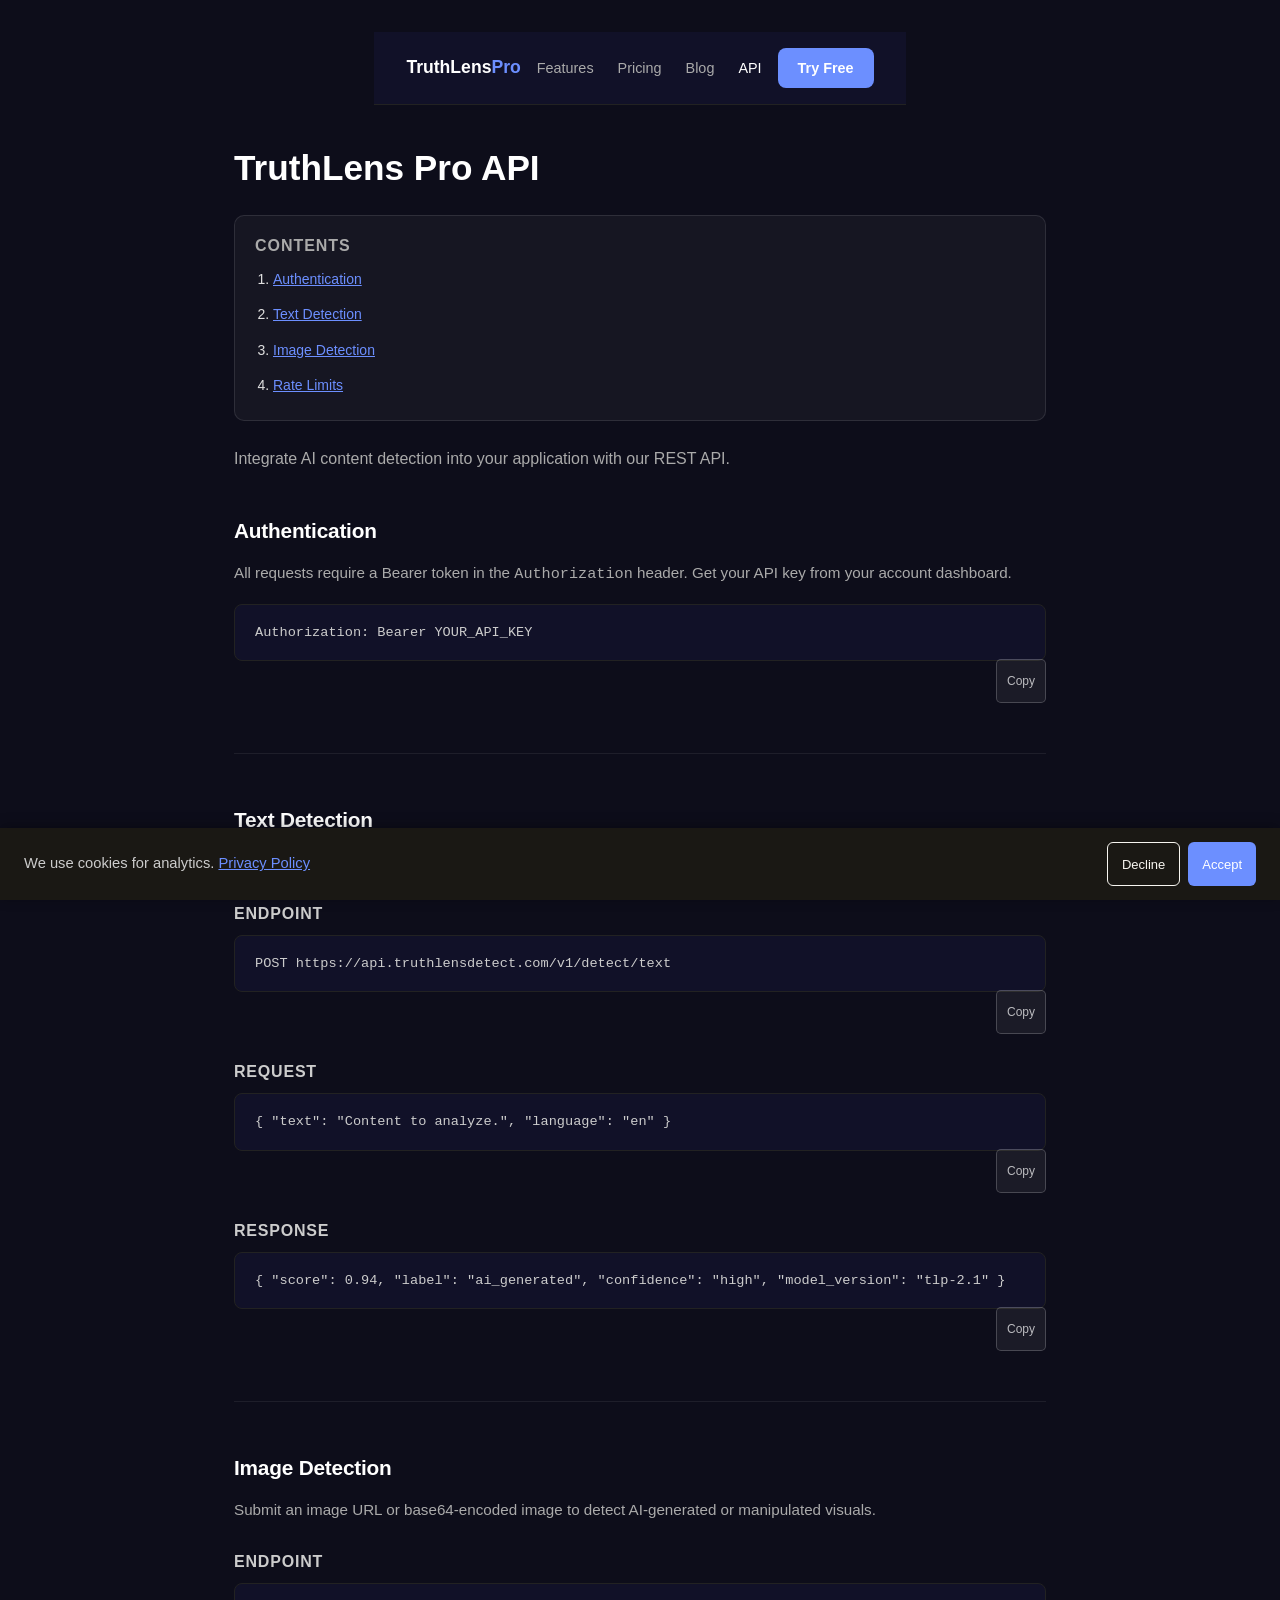
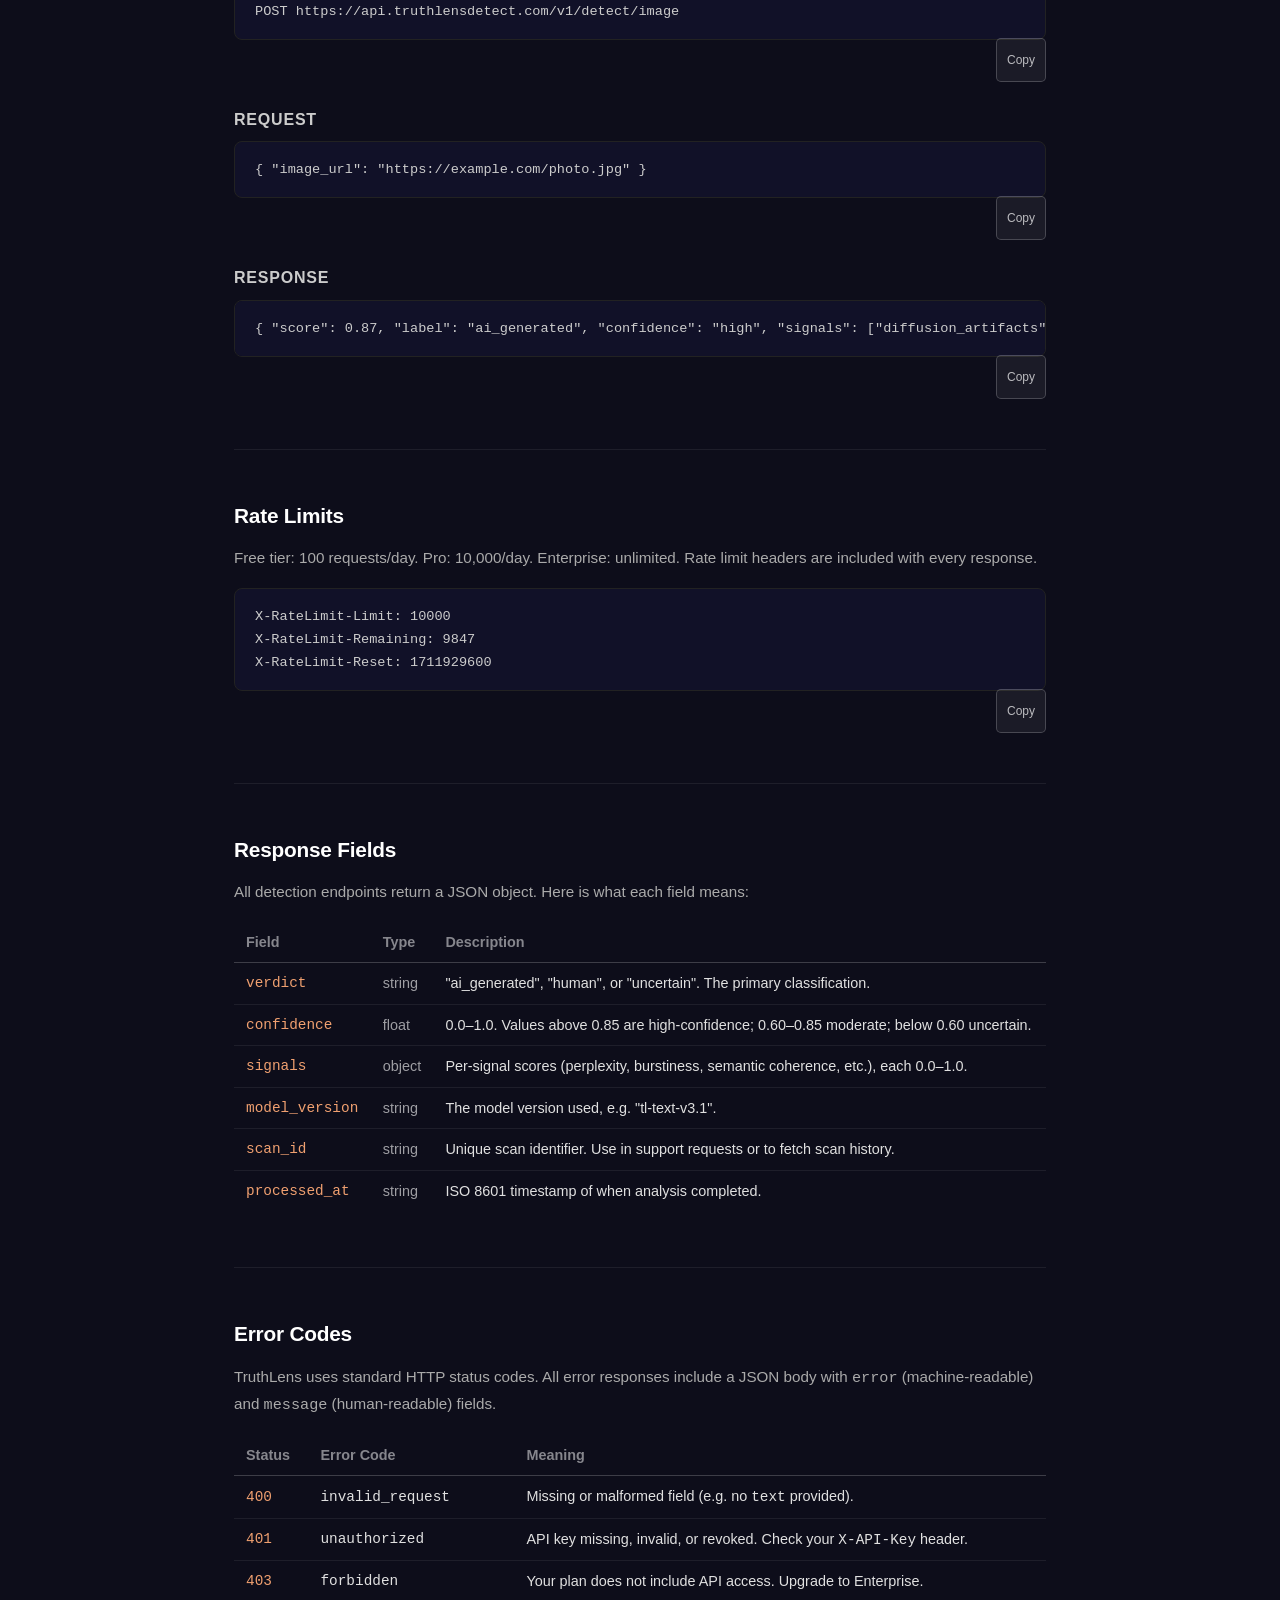
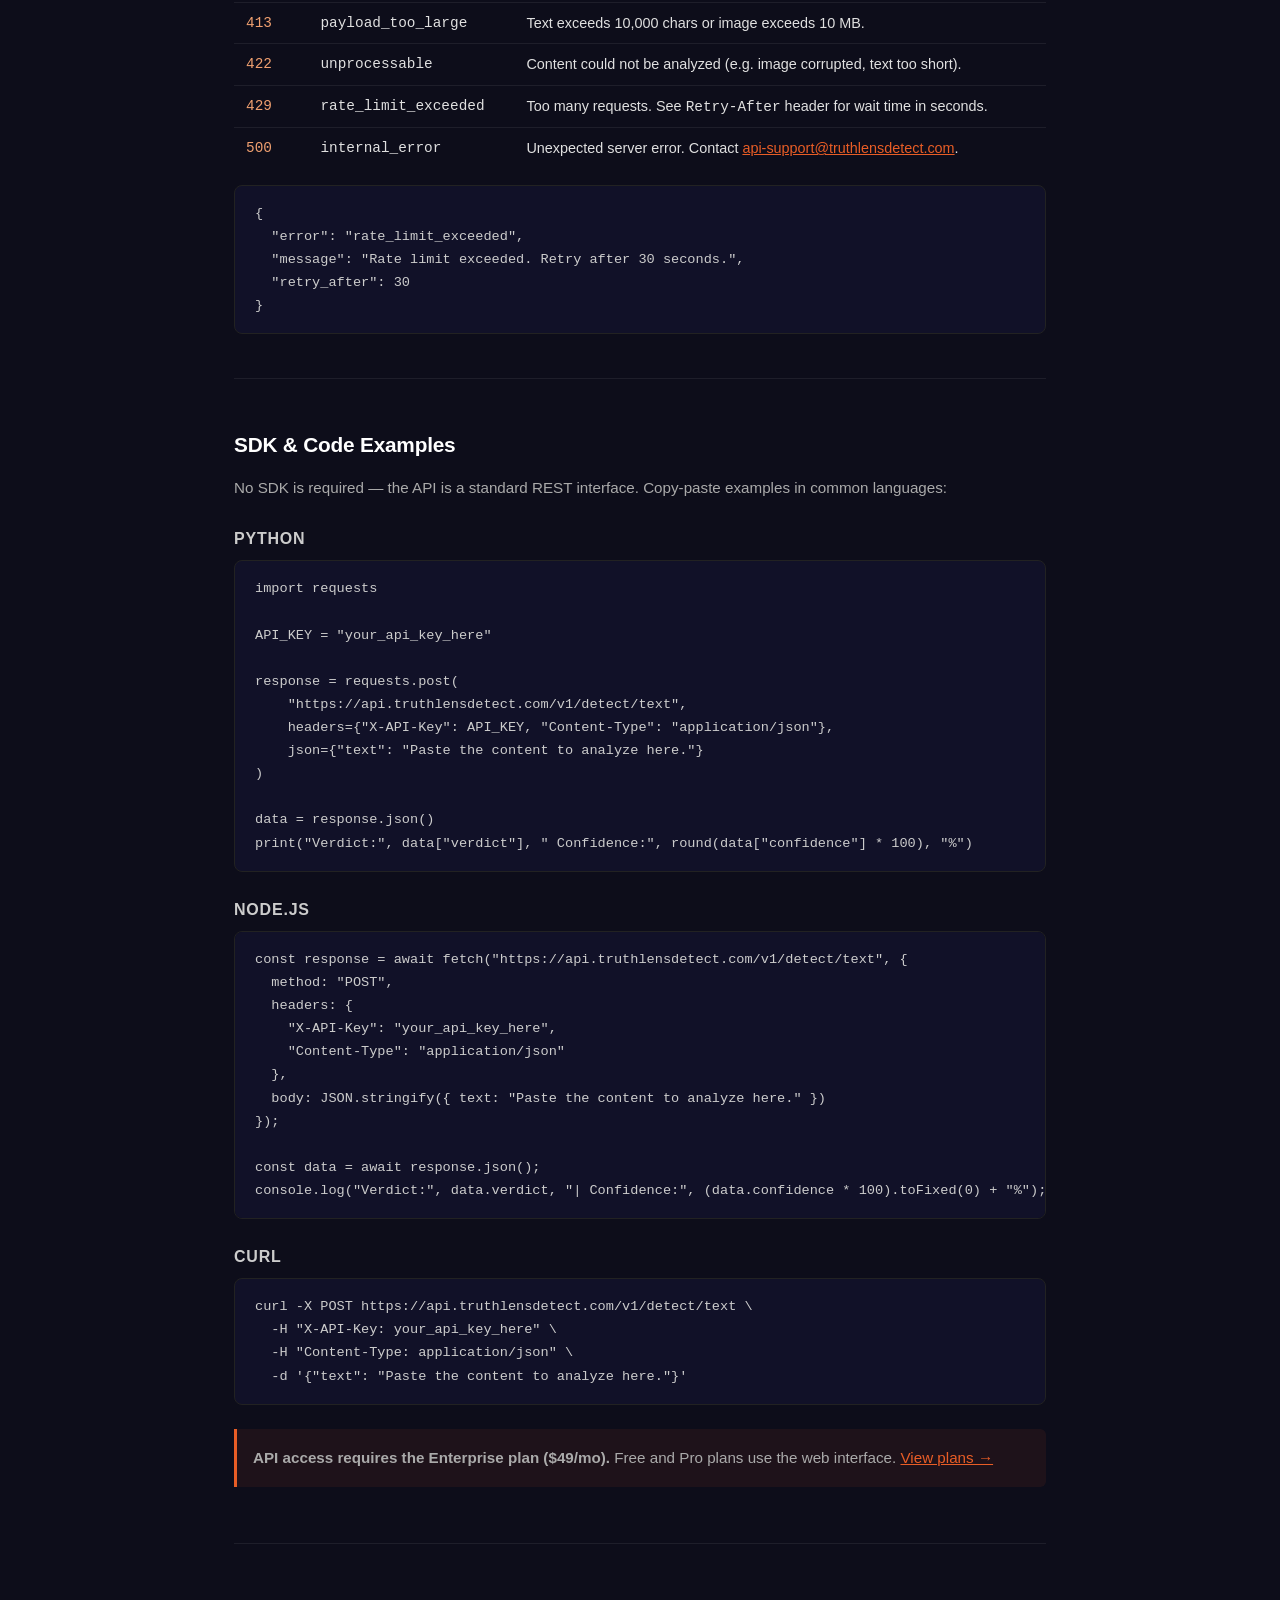
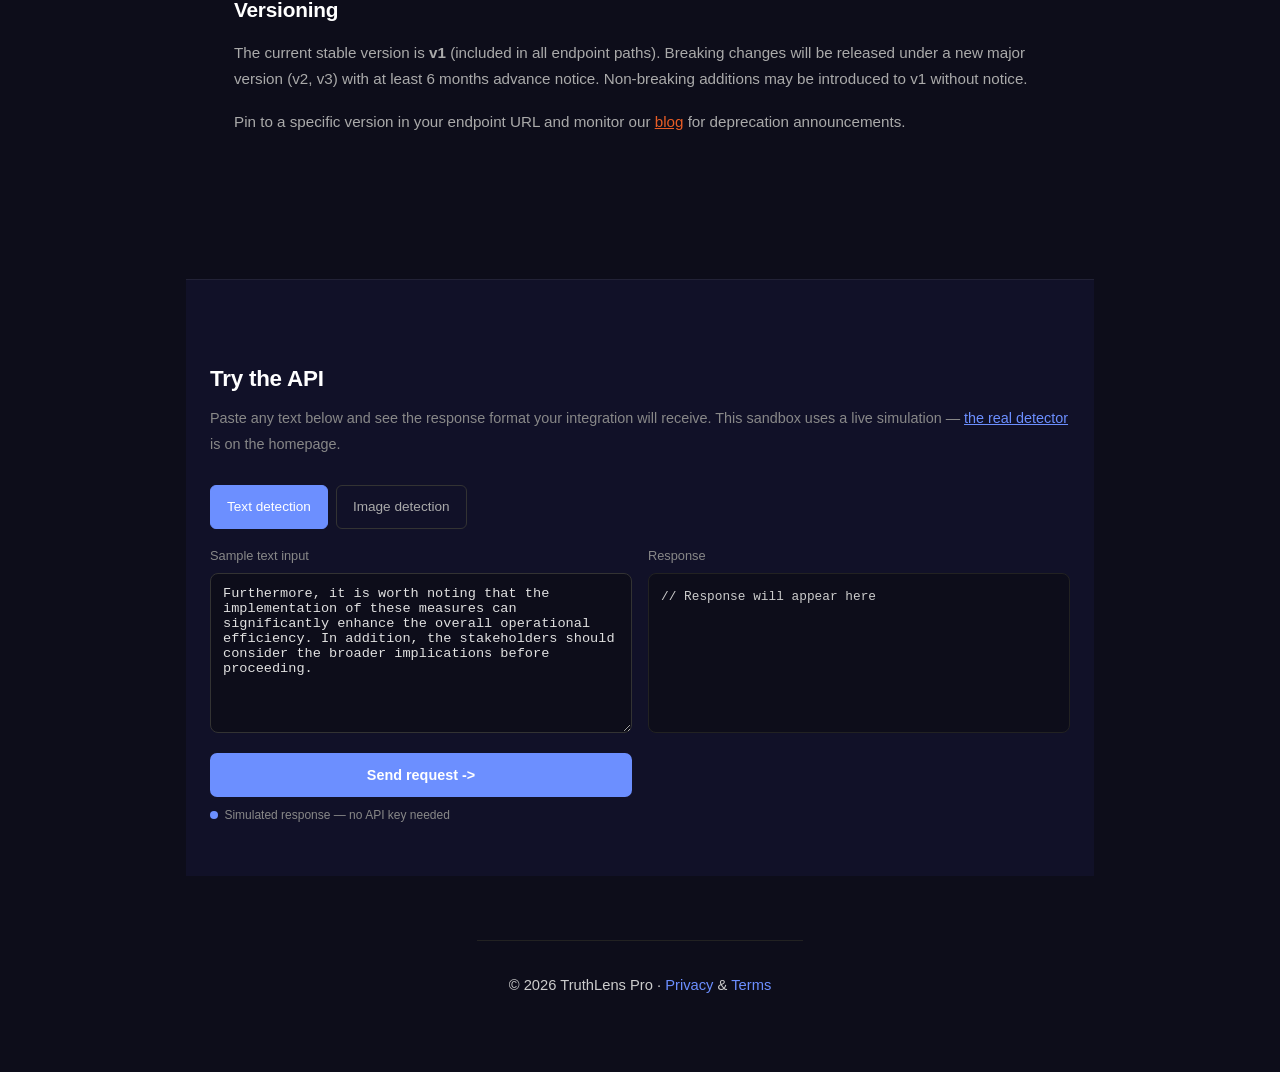
==== commit 1770d2c1: "Update index.html" ====
--- a/api/index.html
+++ b/api/index.html
@@ -2,22 +2,22 @@
 <html lang="en" dir="ltr">
 <head>
 <meta charset="UTF-8">
-    <link rel="icon" type="image/svg+xml" href="data:image/svg+xml,<svg xmlns='http://www.w3.org/2000/svg' viewBox='0 0 100 100'><text y='.9em' font-size='90'>ð</text></svg>">
+    <link rel="icon" type="image/svg+xml" href="data:image/svg+xml,<svg xmlns='http://www.w3.org/2000/svg' viewBox='0 0 100 100'><text y='.9em' font-size='90'>🔍</text></svg>">
     <link rel="apple-touch-icon" href="/apple-touch-icon.png">
 <meta name="viewport" content="width=device-width,initial-scale=1.0">
-<title>API Docs â TruthLens Pro</title>
+<title>API Docs — TruthLens Pro</title>
 <link rel="canonical" href="https://truthlensdetect.com/api/">
-<meta name="description" content="TruthLens Pro API docs â integrate AI content detection into your app with our REST API.">
-<meta property="og:title" content="API Docs â TruthLens Pro">
+<meta name="description" content="TruthLens Pro API docs — integrate AI content detection into your app with our REST API.">
+<meta property="og:title" content="API Docs — TruthLens Pro">
 <meta property="og:description" content="Integrate AI content detection into your app. Detect AI-generated text, images, and video via REST API.">
 <meta property="og:url" content="https://truthlensdetect.com/api/">
 <meta property="og:type" content="website">
 <meta property="og:image" content="https://truthlensdetect.com/og-preview.png">
 <meta property="og:image:width" content="1200">
 <meta property="og:image:height" content="630">
-<meta property="og:image:alt" content="TruthLens Pro API Docs â AI Detection REST API">
+<meta property="og:image:alt" content="TruthLens Pro API Docs — AI Detection REST API">
 <meta name="twitter:card" content="summary_large_image">
-<meta name="twitter:title" content="API Docs â TruthLens Pro">
+<meta name="twitter:title" content="API Docs — TruthLens Pro">
 <meta name="twitter:description" content="Integrate AI content detection into your app via the TruthLens REST API.">
 <meta name="twitter:image" content="https://truthlensdetect.com/og-preview.png">
 <meta name="twitter:site" content="@truthlenspro">
@@ -99,7 +99,7 @@
   <section class="api-section" id="response-fields">
     <h2>Response Fields</h2>
     <p>All detection endpoints return a JSON object. Here is what each field means:</p>
-    <table class="ist-1mfgmol"><thead><tr class="ist-1ko7ym9"><th class="ist-1afysk9">Field</th><th class="ist-1afysk9">Type</th><th class="ist-1afysk9">Description</th></tr></thead><tbody><tr class="ist-1bye0f0"><td class="ist-1wi8njj">verdict</td><td class="ist-1ftresr">string</td><td class="ist-1ol3ao0">"ai_generated", "human", or "uncertain". The primary classification.</td></tr><tr class="ist-1bye0f0"><td class="ist-1wi8njj">confidence</td><td class="ist-1ftresr">float</td><td class="ist-1ol3ao0">0.0â1.0. Values above 0.85 are high-confidence; 0.60â0.85 moderate; below 0.60 uncertain.</td></tr><tr class="ist-1bye0f0"><td class="ist-1wi8njj">signals</td><td class="ist-1ftresr">object</td><td class="ist-1ol3ao0">Per-signal scores (perplexity, burstiness, semantic coherence, etc.), each 0.0â1.0.</td></tr><tr class="ist-1bye0f0"><td class="ist-1wi8njj">model_version</td><td class="ist-1ftresr">string</td><td class="ist-1ol3ao0">The model version used, e.g. "tl-text-v3.1".</td></tr><tr class="ist-1bye0f0"><td class="ist-1wi8njj">scan_id</td><td class="ist-1ftresr">string</td><td class="ist-1ol3ao0">Unique scan identifier. Use in support requests or to fetch scan history.</td></tr><tr><td class="ist-1wi8njj">processed_at</td><td class="ist-1ftresr">string</td><td class="ist-1ol3ao0">ISO 8601 timestamp of when analysis completed.</td></tr></tbody></table>
+    <table class="ist-1mfgmol"><thead><tr class="ist-1ko7ym9"><th class="ist-1afysk9">Field</th><th class="ist-1afysk9">Type</th><th class="ist-1afysk9">Description</th></tr></thead><tbody><tr class="ist-1bye0f0"><td class="ist-1wi8njj">verdict</td><td class="ist-1ftresr">string</td><td class="ist-1ol3ao0">"ai_generated", "human", or "uncertain". The primary classification.</td></tr><tr class="ist-1bye0f0"><td class="ist-1wi8njj">confidence</td><td class="ist-1ftresr">float</td><td class="ist-1ol3ao0">0.0–1.0. Values above 0.85 are high-confidence; 0.60–0.85 moderate; below 0.60 uncertain.</td></tr><tr class="ist-1bye0f0"><td class="ist-1wi8njj">signals</td><td class="ist-1ftresr">object</td><td class="ist-1ol3ao0">Per-signal scores (perplexity, burstiness, semantic coherence, etc.), each 0.0–1.0.</td></tr><tr class="ist-1bye0f0"><td class="ist-1wi8njj">model_version</td><td class="ist-1ftresr">string</td><td class="ist-1ol3ao0">The model version used, e.g. "tl-text-v3.1".</td></tr><tr class="ist-1bye0f0"><td class="ist-1wi8njj">scan_id</td><td class="ist-1ftresr">string</td><td class="ist-1ol3ao0">Unique scan identifier. Use in support requests or to fetch scan history.</td></tr><tr><td class="ist-1wi8njj">processed_at</td><td class="ist-1ftresr">string</td><td class="ist-1ol3ao0">ISO 8601 timestamp of when analysis completed.</td></tr></tbody></table>
   </section>
 
   <section class="api-section" id="error-codes">
@@ -115,7 +115,7 @@
 
   <section class="api-section" id="sdk-examples">
     <h2>SDK &amp; Code Examples</h2>
-    <p>No SDK is required â the API is a standard REST interface. Copy-paste examples in common languages:</p>
+    <p>No SDK is required — the API is a standard REST interface. Copy-paste examples in common languages:</p>
     <h3>Python</h3>
     <pre tabindex="0"><code class="language-python">import requests
 
@@ -146,7 +146,7 @@
   -H "X-API-Key: your_api_key_here" \
   -H "Content-Type: application/json" \
   -d '{"text": "Paste the content to analyze here."}'</code></pre>
-    <p class="ist-5m2vls"><strong>API access requires the Enterprise plan ($49/mo).</strong> Free and Pro plans use the web interface. <a href="https://truthlensdetect.com/#pricing" class="ist-y6s0ws">View plans â</a></p>
+    <p class="ist-5m2vls"><strong>API access requires the Enterprise plan ($49/mo).</strong> Free and Pro plans use the web interface. <a href="https://truthlensdetect.com/#pricing" class="ist-y6s0ws">View plans →</a></p>
   </section>
 
   <section class="api-section" id="versioning">
